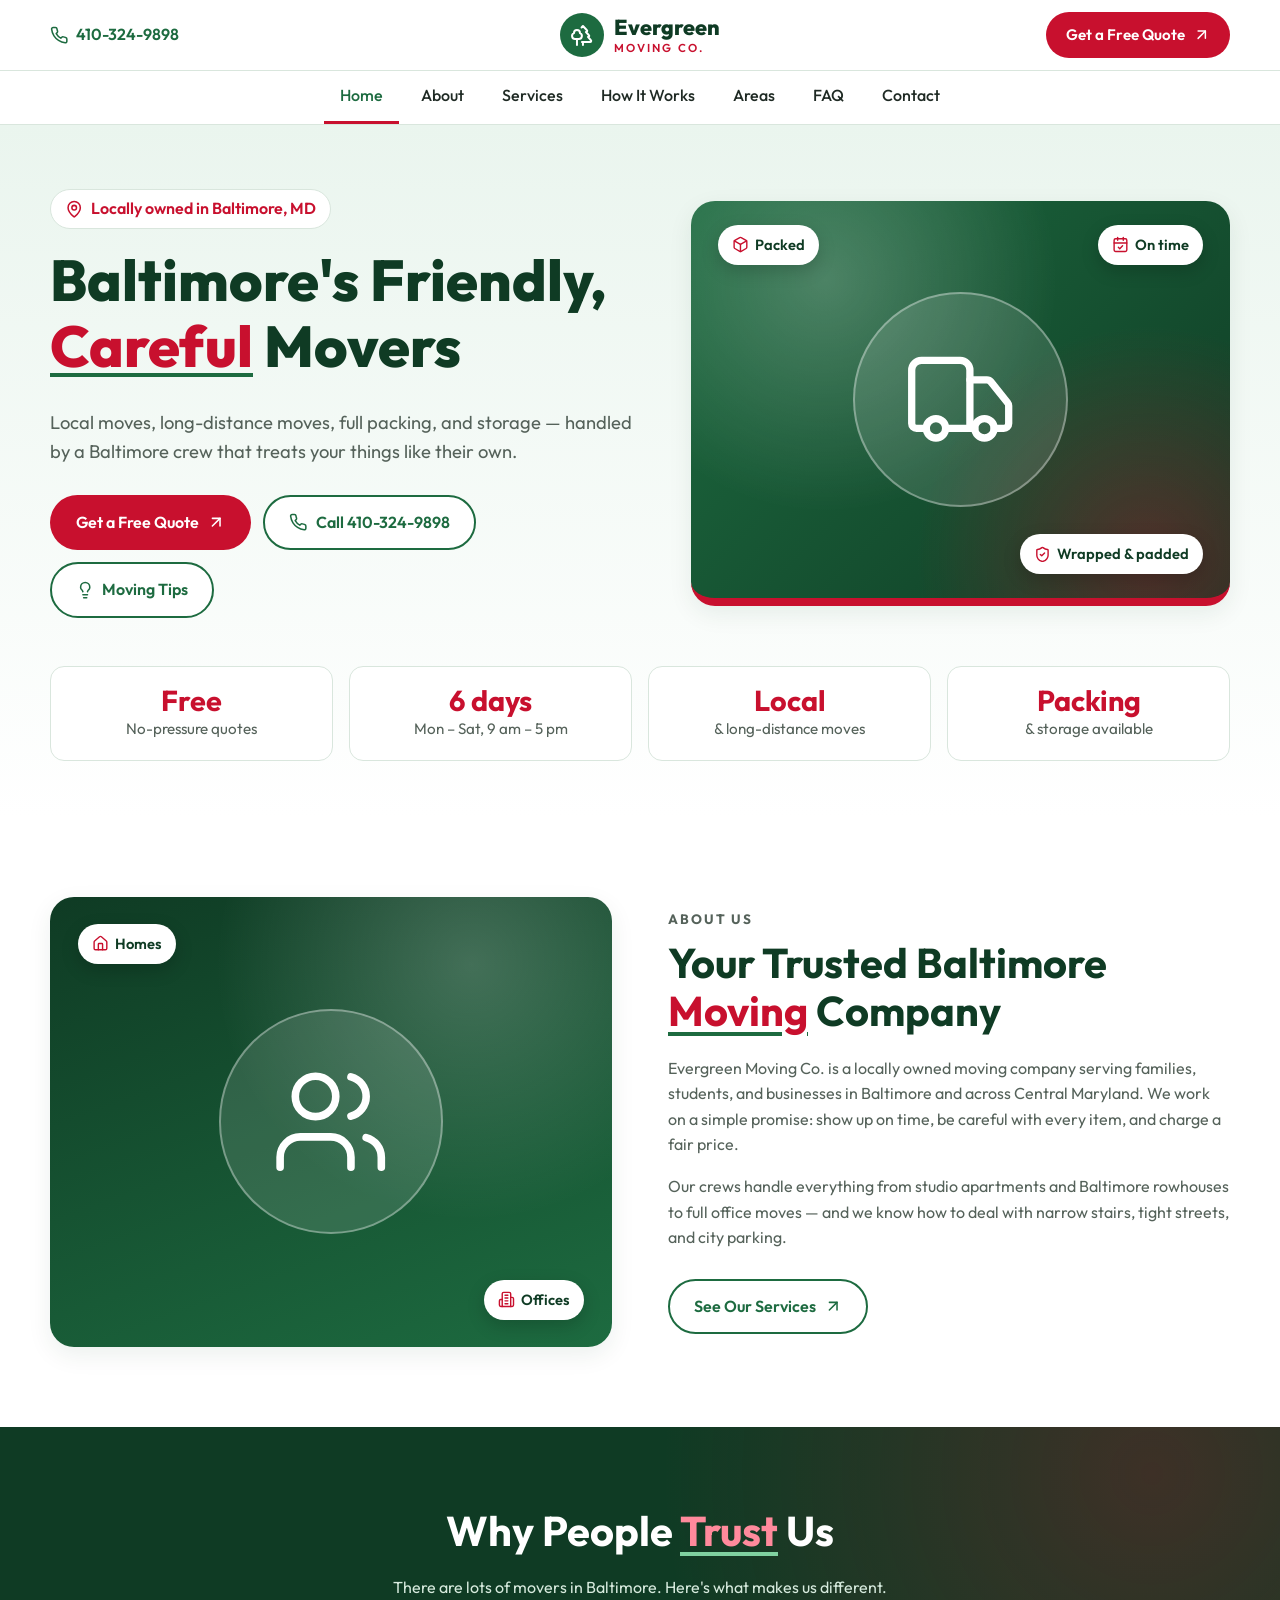
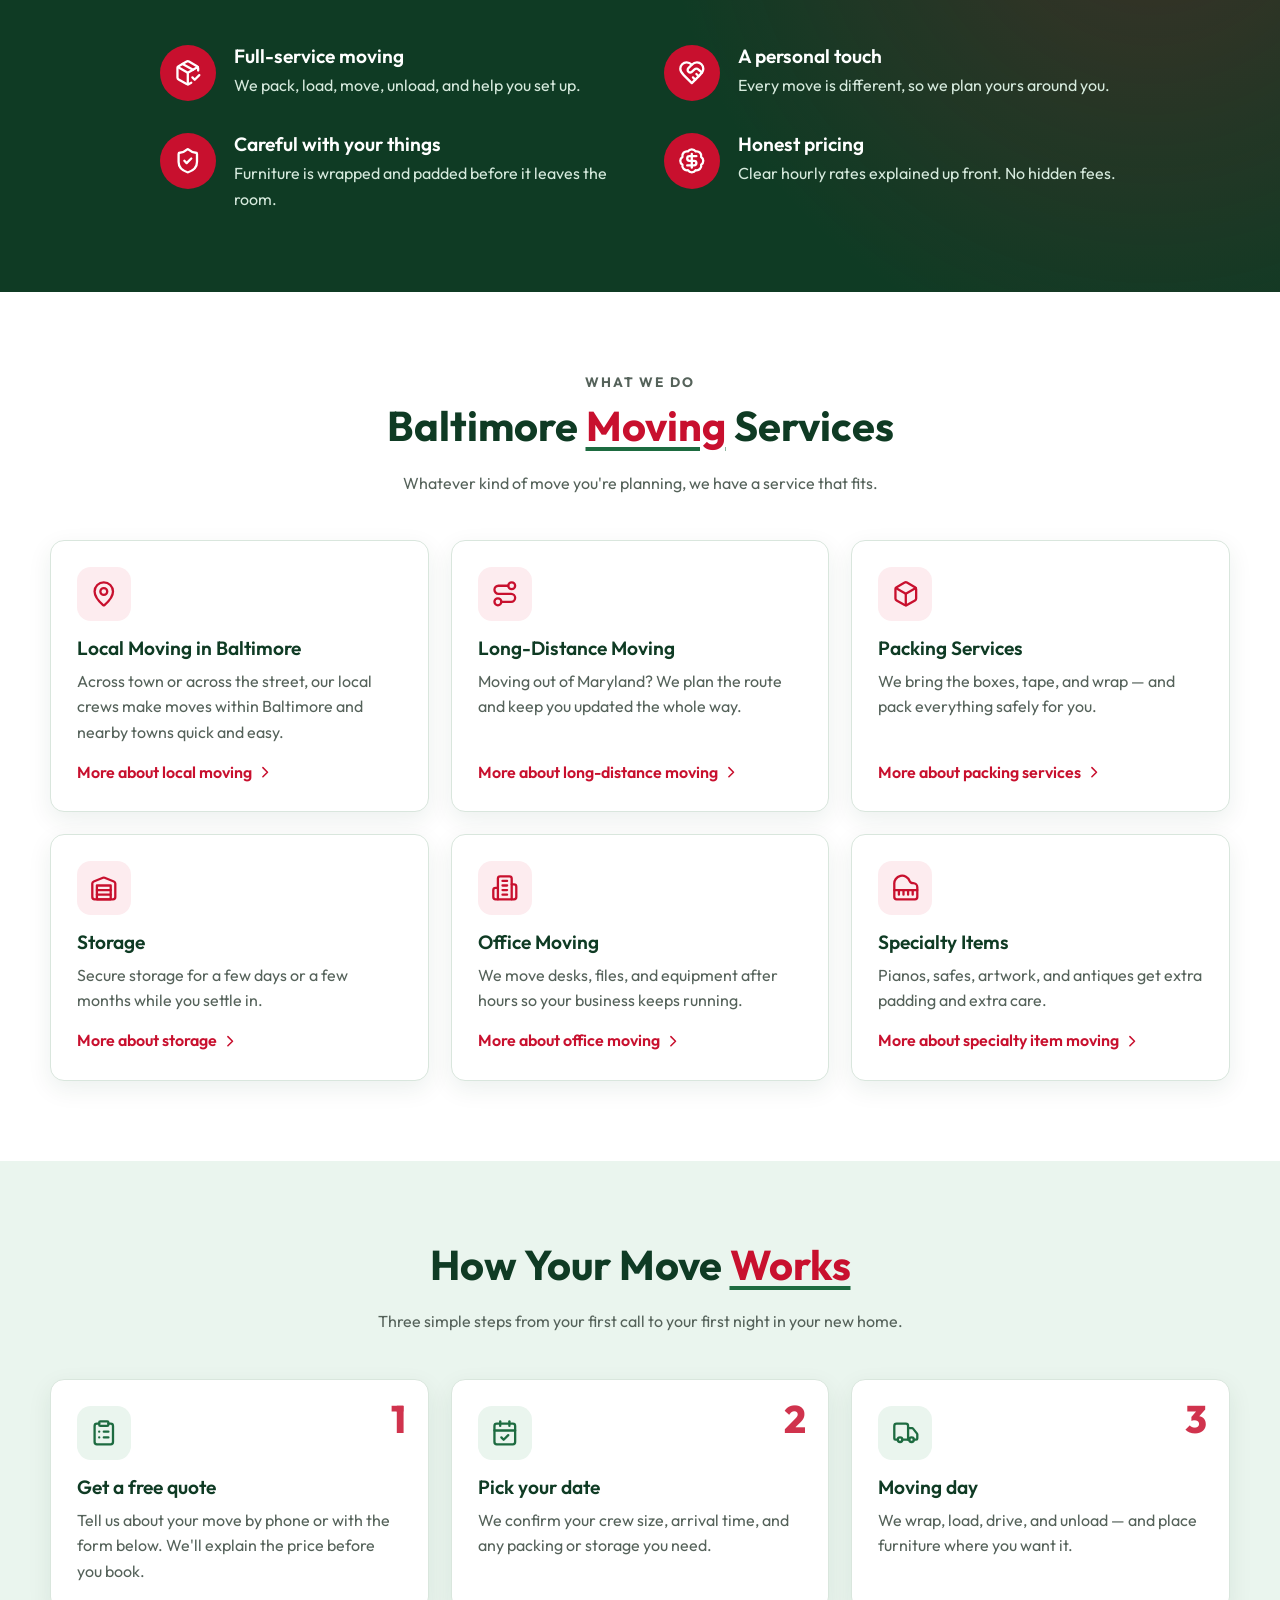
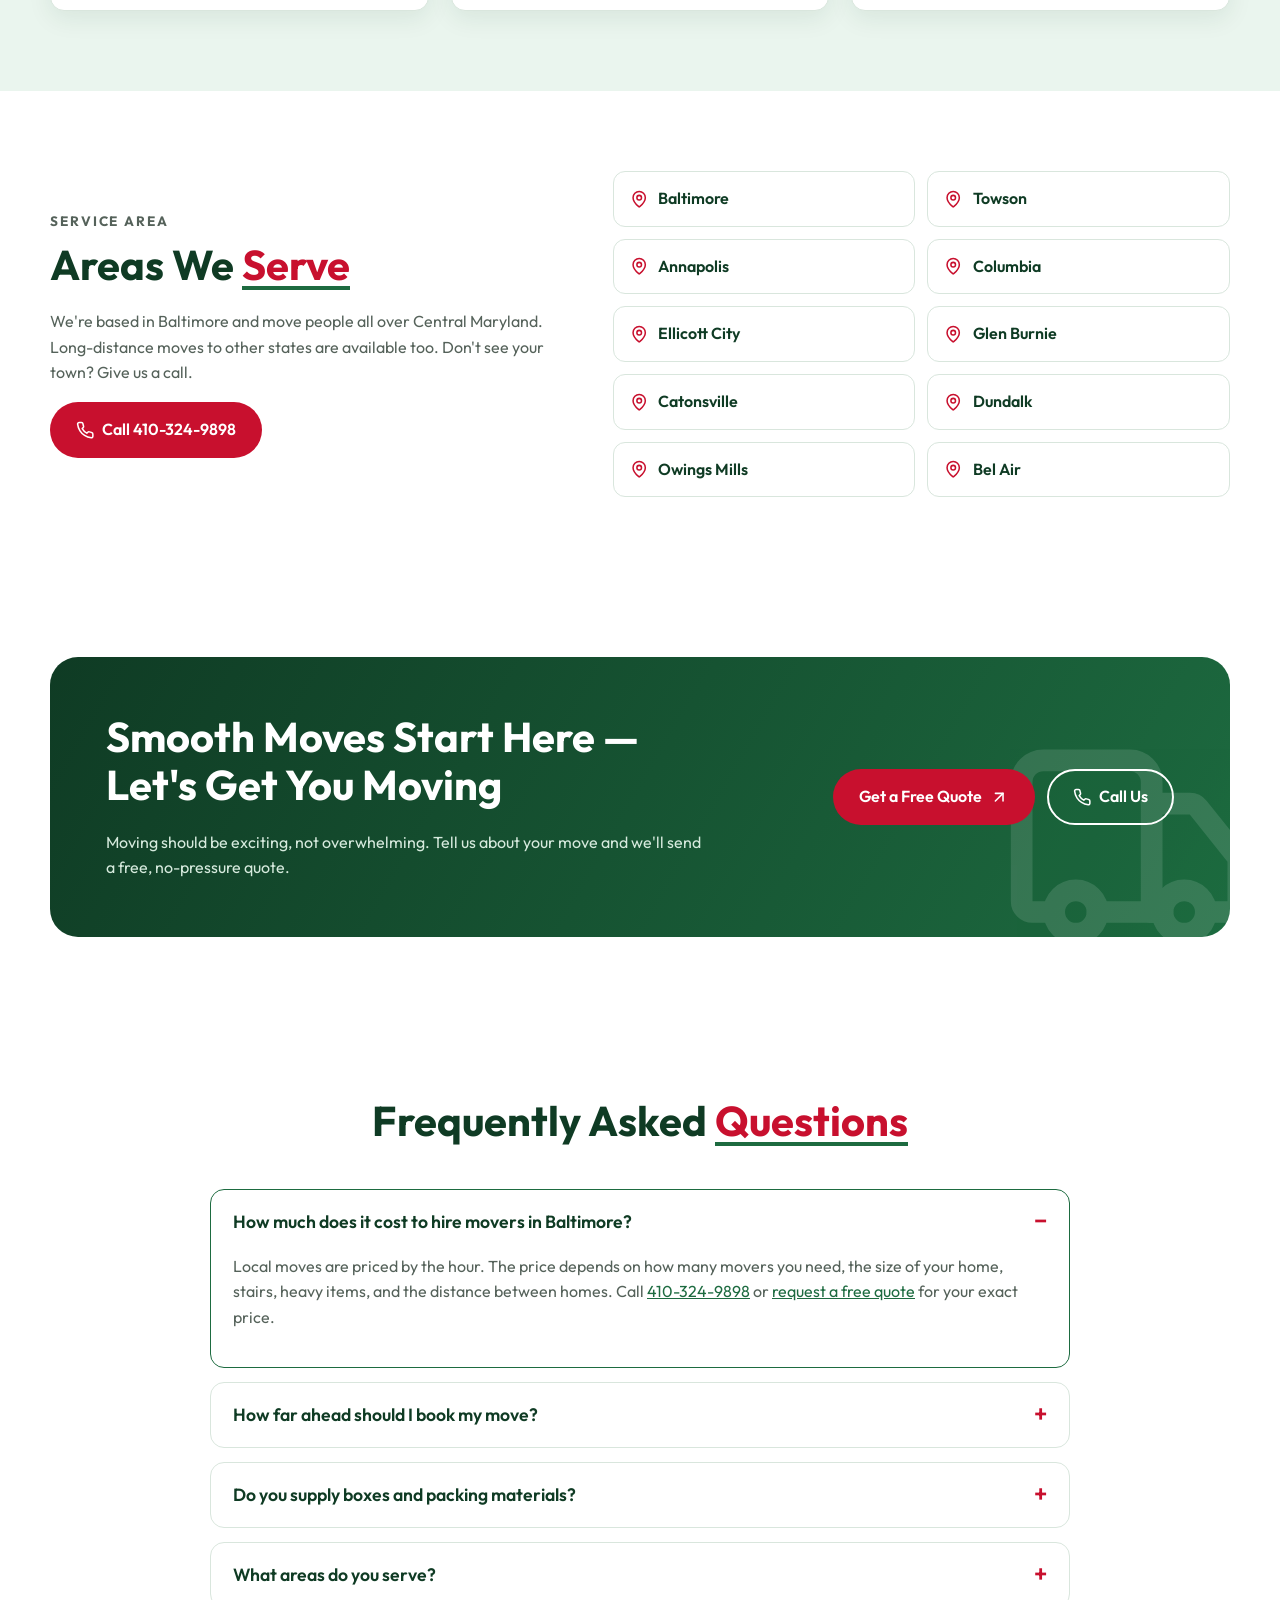
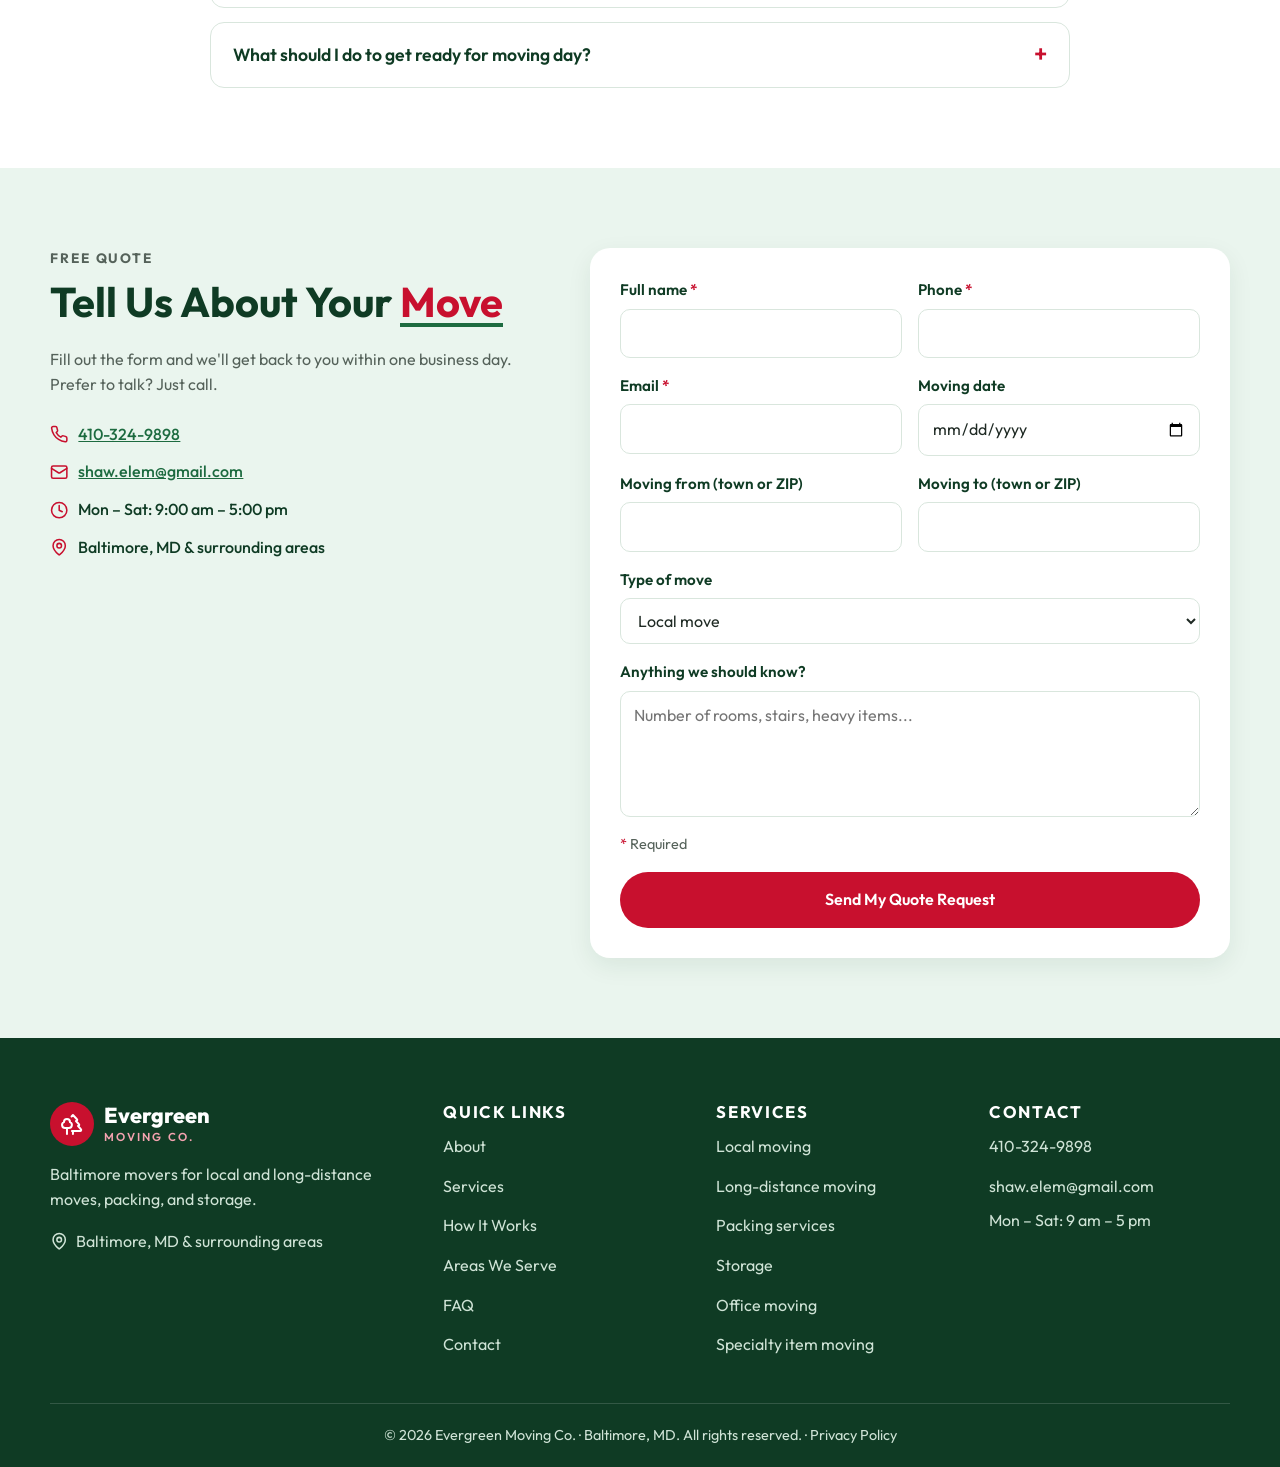
==== index.html @ 3e4ed002 "Fix stale sitemap dates, Moving Tips link, and add security rules - sitemap.xml: lastmod now matches" ====
<!DOCTYPE html>
<html lang="en-US" class="no-js">
<head>
  <meta charset="UTF-8">
  <meta name="viewport" content="width=device-width, initial-scale=1.0">
  <!-- Security rules: this page may only load files from this website, and may only send the quote form to FormSubmit -->
  <meta http-equiv="Content-Security-Policy" content="default-src 'self'; script-src 'self'; style-src 'self'; img-src 'self' data:; font-src 'self'; connect-src https://formsubmit.co; form-action https://formsubmit.co; base-uri 'self'; object-src 'none'; upgrade-insecure-requests">

  <!-- SEO basics -->
  <title>Movers in Baltimore, MD | Evergreen Moving Co.</title>
  <meta name="description" content="Evergreen Moving Co. is a Baltimore moving company for local and long-distance moves, packing, storage, and office moves. Call 410-324-9898 for a free quote.">
  <meta name="robots" content="index, follow">
  <link rel="canonical" href="https://leonpokov21greatman.github.io/Evergreen_moving-Co/">
  <meta name="theme-color" content="#1d6b40">

  <!-- Browser tab icon -->
  <link rel="icon" href="favicon.svg" type="image/svg+xml">
  <link rel="apple-touch-icon" href="logo.png">

  <!-- How the page looks when the link is shared in texts and social media -->
  <meta property="og:type" content="website">
  <meta property="og:site_name" content="Evergreen Moving Co.">
  <meta property="og:title" content="Movers in Baltimore, MD | Evergreen Moving Co.">
  <meta property="og:description" content="Local and long-distance moves, packing, and storage in Baltimore and nearby towns. Free quotes.">
  <meta property="og:url" content="https://leonpokov21greatman.github.io/Evergreen_moving-Co/">
  <meta property="og:image" content="https://leonpokov21greatman.github.io/Evergreen_moving-Co/og-image.jpg">
  <meta property="og:image:width" content="1200">
  <meta property="og:image:height" content="630">
  <meta property="og:image:alt" content="Evergreen Moving Co. - Baltimore movers. Call 410-324-9898.">
  <meta property="og:locale" content="en_US">
  <meta name="twitter:card" content="summary_large_image">

  <!-- Start downloading the font right away (it's stored in the fonts folder) -->
  <link rel="preload" href="fonts/outfit-latin.woff2" as="font" type="font/woff2" crossorigin>
  <link rel="stylesheet" href="style.css">

  <!--
    Business details for Google and AI search (structured data).
    Keep these the same as the text on the page and your Google Business Profile.
  -->
  <script type="application/ld+json">
  {
    "@context": "https://schema.org",
    "@graph": [
      {
        "@type": "MovingCompany",
        "@id": "https://leonpokov21greatman.github.io/Evergreen_moving-Co/#business",
        "name": "Evergreen Moving Co.",
        "url": "https://leonpokov21greatman.github.io/Evergreen_moving-Co/",
        "logo": "https://leonpokov21greatman.github.io/Evergreen_moving-Co/logo.png",
        "image": "https://leonpokov21greatman.github.io/Evergreen_moving-Co/og-image.jpg",
        "description": "Locally owned Baltimore moving company offering local moving, long-distance moving, packing, storage, office moving, and specialty item moving.",
        "telephone": "+1-410-324-9898",
        "email": "shaw.elem@gmail.com",
        "address": {
          "@type": "PostalAddress",
          "addressLocality": "Baltimore",
          "addressRegion": "MD",
          "addressCountry": "US"
        },
        "areaServed": [
          {"@type": "City", "name": "Baltimore, MD"},
          {"@type": "City", "name": "Towson, MD"},
          {"@type": "City", "name": "Annapolis, MD"},
          {"@type": "City", "name": "Columbia, MD"},
          {"@type": "City", "name": "Ellicott City, MD"},
          {"@type": "City", "name": "Glen Burnie, MD"},
          {"@type": "City", "name": "Catonsville, MD"},
          {"@type": "City", "name": "Dundalk, MD"},
          {"@type": "City", "name": "Owings Mills, MD"},
          {"@type": "City", "name": "Bel Air, MD"}
        ],
        "openingHoursSpecification": [{
          "@type": "OpeningHoursSpecification",
          "dayOfWeek": ["Monday", "Tuesday", "Wednesday", "Thursday", "Friday", "Saturday"],
          "opens": "09:00",
          "closes": "17:00"
        }],
        "hasOfferCatalog": {
          "@type": "OfferCatalog",
          "name": "Moving services",
          "itemListElement": [
            {"@type": "Offer", "itemOffered": {"@type": "Service", "name": "Local moving"}},
            {"@type": "Offer", "itemOffered": {"@type": "Service", "name": "Long-distance moving"}},
            {"@type": "Offer", "itemOffered": {"@type": "Service", "name": "Packing services"}},
            {"@type": "Offer", "itemOffered": {"@type": "Service", "name": "Storage"}},
            {"@type": "Offer", "itemOffered": {"@type": "Service", "name": "Office moving"}},
            {"@type": "Offer", "itemOffered": {"@type": "Service", "name": "Specialty item moving"}}
          ]
        }
      },
      {
        "@type": "WebSite",
        "@id": "https://leonpokov21greatman.github.io/Evergreen_moving-Co/#website",
        "url": "https://leonpokov21greatman.github.io/Evergreen_moving-Co/",
        "name": "Evergreen Moving Co.",
        "publisher": {"@id": "https://leonpokov21greatman.github.io/Evergreen_moving-Co/#business"}
      },
      {
        "@type": "FAQPage",
        "mainEntity": [
          {"@type": "Question", "name": "How much does it cost to hire movers in Baltimore?",
           "acceptedAnswer": {"@type": "Answer", "text": "Local moves are priced by the hour. The price depends on how many movers you need, the size of your home, stairs, heavy items, and the distance between homes. Call 410-324-9898 or request a free quote for your exact price."}},
          {"@type": "Question", "name": "How far ahead should I book my move?",
           "acceptedAnswer": {"@type": "Answer", "text": "Two to four weeks ahead is best, especially at the start or end of the month and during summer. We can sometimes fit in last-minute moves, so call to check."}},
          {"@type": "Question", "name": "Do you supply boxes and packing materials?",
           "acceptedAnswer": {"@type": "Answer", "text": "Yes. We can bring boxes, tape, bubble wrap, and wardrobe boxes, or pack everything for you with our full packing service."}},
          {"@type": "Question", "name": "What areas do you serve?",
           "acceptedAnswer": {"@type": "Answer", "text": "We are based in Baltimore, Maryland and serve nearby towns including Towson, Annapolis, Columbia, Ellicott City, Glen Burnie, Catonsville, Dundalk, Owings Mills, and Bel Air. We also handle long-distance moves to other states."}},
          {"@type": "Question", "name": "What should I do to get ready for moving day?",
           "acceptedAnswer": {"@type": "Answer", "text": "Label boxes by room, keep valuables and important papers with you, empty and defrost the fridge, and make sure there is parking close to the door for the truck."}}
        ]
      }
    ]
  }
  </script>
</head>
<body>

  <!-- Lets keyboard users jump past the menu -->
  <a class="skip-link" href="#main">Skip to content</a>

  <!-- ============ HEADER ============ -->
  <header class="site-header" id="top">
    <div class="container header-inner">
      <a class="header-phone" href="tel:+14103249898">
        <svg class="lucide lucide-phone" xmlns="http://www.w3.org/2000/svg" viewBox="0 0 24 24" fill="none" stroke="currentColor" stroke-width="2" stroke-linecap="round" stroke-linejoin="round" aria-hidden="true" focusable="false"><path d="M22 16.92v3a2 2 0 0 1-2.18 2 19.79 19.79 0 0 1-8.63-3.07 19.5 19.5 0 0 1-6-6 19.79 19.79 0 0 1-3.07-8.67A2 2 0 0 1 4.11 2h3a2 2 0 0 1 2 1.72 12.84 12.84 0 0 0 .7 2.81 2 2 0 0 1-.45 2.11L8.09 9.91a16 16 0 0 0 6 6l1.27-1.27a2 2 0 0 1 2.11-.45 12.84 12.84 0 0 0 2.81.7A2 2 0 0 1 22 16.92z"/></svg>
        <span>410-324-9898</span>
      </a>

      <!-- Logo -->
      <a class="logo" href="#top" aria-label="Evergreen Moving Co. home">
        <span class="logo-mark"><svg class="lucide lucide-trees" xmlns="http://www.w3.org/2000/svg" viewBox="0 0 24 24" fill="none" stroke="currentColor" stroke-width="2" stroke-linecap="round" stroke-linejoin="round" aria-hidden="true" focusable="false"><path d="M10 10v.2A3 3 0 0 1 8.9 16H5a3 3 0 0 1-1-5.8V10a3 3 0 0 1 6 0Z"/><path d="M7 16v6"/><path d="M13 19v3"/><path d="M12 19h8.3a1 1 0 0 0 .7-1.7L18 14h.3a1 1 0 0 0 .7-1.7L16 9h.2a1 1 0 0 0 .8-1.7L13 3l-1.4 1.5"/></svg></span>
        <span class="logo-text">Evergreen<small>Moving Co.</small></span>
      </a>

      <div class="header-actions">
        <a class="btn btn-red btn-small header-quote" href="#quote">
          Get a Free Quote <svg class="lucide lucide-arrow-up-right" xmlns="http://www.w3.org/2000/svg" viewBox="0 0 24 24" fill="none" stroke="currentColor" stroke-width="2" stroke-linecap="round" stroke-linejoin="round" aria-hidden="true" focusable="false"><path d="M7 7h10v10"/><path d="M7 17 17 7"/></svg>
        </a>
        <!-- Menu button (only shows on small screens) -->
        <button class="menu-toggle" type="button" aria-expanded="false" aria-controls="main-nav" aria-label="Open menu">
          <svg class="lucide lucide-menu icon-open" xmlns="http://www.w3.org/2000/svg" viewBox="0 0 24 24" fill="none" stroke="currentColor" stroke-width="2" stroke-linecap="round" stroke-linejoin="round" aria-hidden="true" focusable="false"><line x1="4" x2="20" y1="12" y2="12"/><line x1="4" x2="20" y1="6" y2="6"/><line x1="4" x2="20" y1="18" y2="18"/></svg>
          <svg class="lucide lucide-x icon-close" xmlns="http://www.w3.org/2000/svg" viewBox="0 0 24 24" fill="none" stroke="currentColor" stroke-width="2" stroke-linecap="round" stroke-linejoin="round" aria-hidden="true" focusable="false"><path d="M18 6 6 18"/><path d="m6 6 12 12"/></svg>
        </button>
      </div>
    </div>

    <!-- Main navigation -->
    <nav class="main-nav" id="main-nav" aria-label="Main">
      <ul class="container">
        <li><a href="#top">Home</a></li>
        <li><a href="#about">About</a></li>
        <li><a href="#services">Services</a></li>
        <li><a href="#how-it-works">How It Works</a></li>
        <li><a href="#areas">Areas</a></li>
        <li><a href="#faq">FAQ</a></li>
        <li><a href="#quote">Contact</a></li>
        <!-- Only shows in the phone menu, since the header hides the number on small screens -->
        <li class="nav-call"><a href="tel:+14103249898">Call 410-324-9898</a></li>
      </ul>
    </nav>
  </header>

  <main id="main">

    <!-- ============ HERO ============ -->
    <section class="hero" aria-labelledby="hero-title">
      <div class="container hero-inner">
        <div class="hero-text">
          <p class="eyebrow"><svg class="lucide lucide-map-pin" xmlns="http://www.w3.org/2000/svg" viewBox="0 0 24 24" fill="none" stroke="currentColor" stroke-width="2" stroke-linecap="round" stroke-linejoin="round" aria-hidden="true" focusable="false"><path d="M20 10c0 4.993-5.539 10.193-7.399 11.799a1 1 0 0 1-1.202 0C9.539 20.193 4 14.993 4 10a8 8 0 0 1 16 0"/><circle cx="12" cy="10" r="3"/></svg> Locally owned in Baltimore, MD</p>
          <h1 id="hero-title">Baltimore's Friendly, <span class="highlight">Careful</span> Movers</h1>
          <p class="hero-sub">Local moves, long-distance moves, full packing, and storage &mdash; handled by a Baltimore crew that treats your things like their own.</p>
          <div class="hero-buttons">
            <a class="btn btn-red" href="#quote">Get a Free Quote <svg class="lucide lucide-arrow-up-right" xmlns="http://www.w3.org/2000/svg" viewBox="0 0 24 24" fill="none" stroke="currentColor" stroke-width="2" stroke-linecap="round" stroke-linejoin="round" aria-hidden="true" focusable="false"><path d="M7 7h10v10"/><path d="M7 17 17 7"/></svg></a>
            <a class="btn btn-outline" href="tel:+14103249898"><svg class="lucide lucide-phone" xmlns="http://www.w3.org/2000/svg" viewBox="0 0 24 24" fill="none" stroke="currentColor" stroke-width="2" stroke-linecap="round" stroke-linejoin="round" aria-hidden="true" focusable="false"><path d="M22 16.92v3a2 2 0 0 1-2.18 2 19.79 19.79 0 0 1-8.63-3.07 19.5 19.5 0 0 1-6-6 19.79 19.79 0 0 1-3.07-8.67A2 2 0 0 1 4.11 2h3a2 2 0 0 1 2 1.72 12.84 12.84 0 0 0 .7 2.81 2 2 0 0 1-.45 2.11L8.09 9.91a16 16 0 0 0 6 6l1.27-1.27a2 2 0 0 1 2.11-.45 12.84 12.84 0 0 0 2.81.7A2 2 0 0 1 22 16.92z"/></svg> Call 410-324-9898</a>
            <a class="btn btn-outline" href="#moving-tips"><svg class="lucide lucide-lightbulb" xmlns="http://www.w3.org/2000/svg" viewBox="0 0 24 24" fill="none" stroke="currentColor" stroke-width="2" stroke-linecap="round" stroke-linejoin="round" aria-hidden="true" focusable="false"><path d="M15 14c.2-1 .7-1.7 1.5-2.5 1-.9 1.5-2.2 1.5-3.5A6 6 0 0 0 6 8c0 1 .2 2.2 1.5 3.5.7.7 1.3 1.5 1.5 2.5"/><path d="M9 18h6"/><path d="M10 22h4"/></svg> Moving Tips</a>
          </div>
        </div>

        <!--
          Picture area. To use a real photo, replace this whole <div> with:
          <img class="hero-photo" src="truck.jpg" width="1200" height="900"
               alt="Evergreen moving truck parked outside a Baltimore rowhouse">
        -->
        <div class="hero-photo art" aria-hidden="true">
          <span class="art-badge"><svg class="lucide lucide-truck" xmlns="http://www.w3.org/2000/svg" viewBox="0 0 24 24" fill="none" stroke="currentColor" stroke-width="2" stroke-linecap="round" stroke-linejoin="round" aria-hidden="true" focusable="false"><path d="M14 18V6a2 2 0 0 0-2-2H4a2 2 0 0 0-2 2v11a1 1 0 0 0 1 1h2"/><path d="M15 18H9"/><path d="M19 18h2a1 1 0 0 0 1-1v-3.65a1 1 0 0 0-.22-.624l-3.48-4.35A1 1 0 0 0 17.52 8H14"/><circle cx="17" cy="18" r="2"/><circle cx="7" cy="18" r="2"/></svg></span>
          <span class="art-chip chip-1"><svg class="lucide lucide-box" xmlns="http://www.w3.org/2000/svg" viewBox="0 0 24 24" fill="none" stroke="currentColor" stroke-width="2" stroke-linecap="round" stroke-linejoin="round" aria-hidden="true" focusable="false"><path d="M21 8a2 2 0 0 0-1-1.73l-7-4a2 2 0 0 0-2 0l-7 4A2 2 0 0 0 3 8v8a2 2 0 0 0 1 1.73l7 4a2 2 0 0 0 2 0l7-4A2 2 0 0 0 21 16Z"/><path d="m3.3 7 8.7 5 8.7-5"/><path d="M12 22V12"/></svg> Packed</span>
          <span class="art-chip chip-2"><svg class="lucide lucide-shield-check" xmlns="http://www.w3.org/2000/svg" viewBox="0 0 24 24" fill="none" stroke="currentColor" stroke-width="2" stroke-linecap="round" stroke-linejoin="round" aria-hidden="true" focusable="false"><path d="M20 13c0 5-3.5 7.5-7.66 8.95a1 1 0 0 1-.67-.01C7.5 20.5 4 18 4 13V6a1 1 0 0 1 1-1c2 0 4.5-1.2 6.24-2.72a1.17 1.17 0 0 1 1.52 0C14.51 3.81 17 5 19 5a1 1 0 0 1 1 1z"/><path d="m9 12 2 2 4-4"/></svg> Wrapped &amp; padded</span>
          <span class="art-chip chip-3"><svg class="lucide lucide-calendar-check" xmlns="http://www.w3.org/2000/svg" viewBox="0 0 24 24" fill="none" stroke="currentColor" stroke-width="2" stroke-linecap="round" stroke-linejoin="round" aria-hidden="true" focusable="false"><path d="M8 2v4"/><path d="M16 2v4"/><rect width="18" height="18" x="3" y="4" rx="2"/><path d="M3 10h18"/><path d="m9 16 2 2 4-4"/></svg> On time</span>
        </div>
      </div>

      <!-- Quick facts under the hero -->
      <ul class="container stats" aria-label="Quick facts">
        <li class="stat"><strong>Free</strong><span>No-pressure quotes</span></li>
        <li class="stat"><strong>6 days</strong><span>Mon &ndash; Sat, 9 am &ndash; 5 pm</span></li>
        <li class="stat"><strong>Local</strong><span>&amp; long-distance moves</span></li>
        <li class="stat"><strong>Packing</strong><span>&amp; storage available</span></li>
      </ul>
    </section>

    <!-- ============ ABOUT ============ -->
    <section class="section about" id="about" aria-labelledby="about-title">
      <div class="container about-inner">
        <!-- Picture area. Swap for a real team photo the same way as the hero. -->
        <div class="about-photo art art-alt" aria-hidden="true">
          <span class="art-badge"><svg class="lucide lucide-users" xmlns="http://www.w3.org/2000/svg" viewBox="0 0 24 24" fill="none" stroke="currentColor" stroke-width="2" stroke-linecap="round" stroke-linejoin="round" aria-hidden="true" focusable="false"><path d="M16 21v-2a4 4 0 0 0-4-4H6a4 4 0 0 0-4 4v2"/><circle cx="9" cy="7" r="4"/><path d="M22 21v-2a4 4 0 0 0-3-3.87"/><path d="M16 3.13a4 4 0 0 1 0 7.75"/></svg></span>
          <span class="art-chip chip-1"><svg class="lucide lucide-house" xmlns="http://www.w3.org/2000/svg" viewBox="0 0 24 24" fill="none" stroke="currentColor" stroke-width="2" stroke-linecap="round" stroke-linejoin="round" aria-hidden="true" focusable="false"><path d="M15 21v-8a1 1 0 0 0-1-1h-4a1 1 0 0 0-1 1v8"/><path d="M3 10a2 2 0 0 1 .709-1.528l7-5.999a2 2 0 0 1 2.582 0l7 5.999A2 2 0 0 1 21 10v9a2 2 0 0 1-2 2H5a2 2 0 0 1-2-2z"/></svg> Homes</span>
          <span class="art-chip chip-2"><svg class="lucide lucide-building-2" xmlns="http://www.w3.org/2000/svg" viewBox="0 0 24 24" fill="none" stroke="currentColor" stroke-width="2" stroke-linecap="round" stroke-linejoin="round" aria-hidden="true" focusable="false"><path d="M6 22V4a2 2 0 0 1 2-2h8a2 2 0 0 1 2 2v18Z"/><path d="M6 12H4a2 2 0 0 0-2 2v6a2 2 0 0 0 2 2h2"/><path d="M18 9h2a2 2 0 0 1 2 2v9a2 2 0 0 1-2 2h-2"/><path d="M10 6h4"/><path d="M10 10h4"/><path d="M10 14h4"/><path d="M10 18h4"/></svg> Offices</span>
        </div>
        <div>
          <p class="section-tag">About Us</p>
          <h2 id="about-title">Your Trusted Baltimore <span class="highlight">Moving</span> Company</h2>
          <p>Evergreen Moving Co. is a locally owned moving company serving families, students, and businesses in Baltimore and across Central Maryland. We work on a simple promise: show up on time, be careful with every item, and charge a fair price.</p>
          <p>Our crews handle everything from studio apartments and Baltimore rowhouses to full office moves &mdash; and we know how to deal with narrow stairs, tight streets, and city parking.</p>
          <a class="btn btn-outline-green" href="#services">See Our Services <svg class="lucide lucide-arrow-up-right" xmlns="http://www.w3.org/2000/svg" viewBox="0 0 24 24" fill="none" stroke="currentColor" stroke-width="2" stroke-linecap="round" stroke-linejoin="round" aria-hidden="true" focusable="false"><path d="M7 7h10v10"/><path d="M7 17 17 7"/></svg></a>
        </div>
      </div>
    </section>

    <!-- ============ WHY TRUST US ============ -->
    <section class="section trust" aria-labelledby="trust-title">
      <div class="container">
        <div class="section-head">
          <h2 id="trust-title">Why People <span class="highlight">Trust</span> Us</h2>
          <p>There are lots of movers in Baltimore. Here's what makes us different.</p>
        </div>
        <div class="features">
          <article class="feature">
            <span class="feature-icon"><svg class="lucide lucide-package-check" xmlns="http://www.w3.org/2000/svg" viewBox="0 0 24 24" fill="none" stroke="currentColor" stroke-width="2" stroke-linecap="round" stroke-linejoin="round" aria-hidden="true" focusable="false"><path d="m16 16 2 2 4-4"/><path d="M21 10V8a2 2 0 0 0-1-1.73l-7-4a2 2 0 0 0-2 0l-7 4A2 2 0 0 0 3 8v8a2 2 0 0 0 1 1.73l7 4a2 2 0 0 0 2 0l2-1.14"/><path d="m7.5 4.27 9 5.15"/><polyline points="3.29 7 12 12 20.71 7"/><line x1="12" x2="12" y1="22" y2="12"/></svg></span>
            <div>
              <h3>Full-service moving</h3>
              <p>We pack, load, move, unload, and help you set up.</p>
            </div>
          </article>
          <article class="feature">
            <span class="feature-icon"><svg class="lucide lucide-heart-handshake" xmlns="http://www.w3.org/2000/svg" viewBox="0 0 24 24" fill="none" stroke="currentColor" stroke-width="2" stroke-linecap="round" stroke-linejoin="round" aria-hidden="true" focusable="false"><path d="M19 14c1.49-1.46 3-3.21 3-5.5A5.5 5.5 0 0 0 16.5 3c-1.76 0-3 .5-4.5 2-1.5-1.5-2.74-2-4.5-2A5.5 5.5 0 0 0 2 8.5c0 2.3 1.5 4.05 3 5.5l7 7Z"/><path d="M12 5 9.04 7.96a2.17 2.17 0 0 0 0 3.08c.82.82 2.13.85 3 .07l2.07-1.9a2.82 2.82 0 0 1 3.79 0l2.96 2.66"/><path d="m18 15-2-2"/><path d="m15 18-2-2"/></svg></span>
            <div>
              <h3>A personal touch</h3>
              <p>Every move is different, so we plan yours around you.</p>
            </div>
          </article>
          <article class="feature">
            <span class="feature-icon"><svg class="lucide lucide-shield-check" xmlns="http://www.w3.org/2000/svg" viewBox="0 0 24 24" fill="none" stroke="currentColor" stroke-width="2" stroke-linecap="round" stroke-linejoin="round" aria-hidden="true" focusable="false"><path d="M20 13c0 5-3.5 7.5-7.66 8.95a1 1 0 0 1-.67-.01C7.5 20.5 4 18 4 13V6a1 1 0 0 1 1-1c2 0 4.5-1.2 6.24-2.72a1.17 1.17 0 0 1 1.52 0C14.51 3.81 17 5 19 5a1 1 0 0 1 1 1z"/><path d="m9 12 2 2 4-4"/></svg></span>
            <div>
              <h3>Careful with your things</h3>
              <p>Furniture is wrapped and padded before it leaves the room.</p>
            </div>
          </article>
          <article class="feature">
            <span class="feature-icon"><svg class="lucide lucide-badge-dollar-sign" xmlns="http://www.w3.org/2000/svg" viewBox="0 0 24 24" fill="none" stroke="currentColor" stroke-width="2" stroke-linecap="round" stroke-linejoin="round" aria-hidden="true" focusable="false"><path d="M3.85 8.62a4 4 0 0 1 4.78-4.77 4 4 0 0 1 6.74 0 4 4 0 0 1 4.78 4.78 4 4 0 0 1 0 6.74 4 4 0 0 1-4.77 4.78 4 4 0 0 1-6.75 0 4 4 0 0 1-4.78-4.77 4 4 0 0 1 0-6.76Z"/><path d="M16 8h-6a2 2 0 1 0 0 4h4a2 2 0 1 1 0 4H8"/><path d="M12 18V6"/></svg></span>
            <div>
              <h3>Honest pricing</h3>
              <p>Clear hourly rates explained up front. No hidden fees.</p>
            </div>
          </article>
        </div>
      </div>
    </section>

    <!-- ============ SERVICES ============ -->
    <section class="section" id="services" aria-labelledby="services-title">
      <div class="container">
        <div class="section-head">
          <p class="section-tag">What We Do</p>
          <h2 id="services-title">Baltimore <span class="highlight">Moving</span> Services</h2>
          <p>Whatever kind of move you're planning, we have a service that fits.</p>
        </div>
        <div class="card-grid three">
          <article class="card service" id="local-moving">
            <span class="card-icon"><svg class="lucide lucide-map-pin" xmlns="http://www.w3.org/2000/svg" viewBox="0 0 24 24" fill="none" stroke="currentColor" stroke-width="2" stroke-linecap="round" stroke-linejoin="round" aria-hidden="true" focusable="false"><path d="M20 10c0 4.993-5.539 10.193-7.399 11.799a1 1 0 0 1-1.202 0C9.539 20.193 4 14.993 4 10a8 8 0 0 1 16 0"/><circle cx="12" cy="10" r="3"/></svg></span>
            <h3>Local Moving in Baltimore</h3>
            <p>Across town or across the street, our local crews make moves within Baltimore and nearby towns quick and easy.</p>
            <a class="card-link" href="local-moving.html">More about local moving <svg class="lucide lucide-chevron-right" xmlns="http://www.w3.org/2000/svg" viewBox="0 0 24 24" fill="none" stroke="currentColor" stroke-width="2" stroke-linecap="round" stroke-linejoin="round" aria-hidden="true" focusable="false"><path d="m9 18 6-6-6-6"/></svg></a>
          </article>
          <article class="card service" id="long-distance-moving">
            <span class="card-icon"><svg class="lucide lucide-route" xmlns="http://www.w3.org/2000/svg" viewBox="0 0 24 24" fill="none" stroke="currentColor" stroke-width="2" stroke-linecap="round" stroke-linejoin="round" aria-hidden="true" focusable="false"><circle cx="6" cy="19" r="3"/><path d="M9 19h8.5a3.5 3.5 0 0 0 0-7h-11a3.5 3.5 0 0 1 0-7H15"/><circle cx="18" cy="5" r="3"/></svg></span>
            <h3>Long-Distance Moving</h3>
            <p>Moving out of Maryland? We plan the route and keep you updated the whole way.</p>
            <a class="card-link" href="long-distance-moving.html">More about long-distance moving <svg class="lucide lucide-chevron-right" xmlns="http://www.w3.org/2000/svg" viewBox="0 0 24 24" fill="none" stroke="currentColor" stroke-width="2" stroke-linecap="round" stroke-linejoin="round" aria-hidden="true" focusable="false"><path d="m9 18 6-6-6-6"/></svg></a>
          </article>
          <article class="card service" id="packing">
            <span class="card-icon"><svg class="lucide lucide-box" xmlns="http://www.w3.org/2000/svg" viewBox="0 0 24 24" fill="none" stroke="currentColor" stroke-width="2" stroke-linecap="round" stroke-linejoin="round" aria-hidden="true" focusable="false"><path d="M21 8a2 2 0 0 0-1-1.73l-7-4a2 2 0 0 0-2 0l-7 4A2 2 0 0 0 3 8v8a2 2 0 0 0 1 1.73l7 4a2 2 0 0 0 2 0l7-4A2 2 0 0 0 21 16Z"/><path d="m3.3 7 8.7 5 8.7-5"/><path d="M12 22V12"/></svg></span>
            <h3>Packing Services</h3>
            <p>We bring the boxes, tape, and wrap &mdash; and pack everything safely for you.</p>
            <a class="card-link" href="packing-services.html">More about packing services <svg class="lucide lucide-chevron-right" xmlns="http://www.w3.org/2000/svg" viewBox="0 0 24 24" fill="none" stroke="currentColor" stroke-width="2" stroke-linecap="round" stroke-linejoin="round" aria-hidden="true" focusable="false"><path d="m9 18 6-6-6-6"/></svg></a>
          </article>
          <article class="card service" id="storage">
            <span class="card-icon"><svg class="lucide lucide-warehouse" xmlns="http://www.w3.org/2000/svg" viewBox="0 0 24 24" fill="none" stroke="currentColor" stroke-width="2" stroke-linecap="round" stroke-linejoin="round" aria-hidden="true" focusable="false"><path d="M22 8.35V20a2 2 0 0 1-2 2H4a2 2 0 0 1-2-2V8.35A2 2 0 0 1 3.26 6.5l8-3.2a2 2 0 0 1 1.48 0l8 3.2A2 2 0 0 1 22 8.35Z"/><path d="M6 18h12"/><path d="M6 14h12"/><rect width="12" height="12" x="6" y="10"/></svg></span>
            <h3>Storage</h3>
            <p>Secure storage for a few days or a few months while you settle in.</p>
            <a class="card-link" href="storage.html">More about storage <svg class="lucide lucide-chevron-right" xmlns="http://www.w3.org/2000/svg" viewBox="0 0 24 24" fill="none" stroke="currentColor" stroke-width="2" stroke-linecap="round" stroke-linejoin="round" aria-hidden="true" focusable="false"><path d="m9 18 6-6-6-6"/></svg></a>
          </article>
          <article class="card service" id="office-moving">
            <span class="card-icon"><svg class="lucide lucide-building-2" xmlns="http://www.w3.org/2000/svg" viewBox="0 0 24 24" fill="none" stroke="currentColor" stroke-width="2" stroke-linecap="round" stroke-linejoin="round" aria-hidden="true" focusable="false"><path d="M6 22V4a2 2 0 0 1 2-2h8a2 2 0 0 1 2 2v18Z"/><path d="M6 12H4a2 2 0 0 0-2 2v6a2 2 0 0 0 2 2h2"/><path d="M18 9h2a2 2 0 0 1 2 2v9a2 2 0 0 1-2 2h-2"/><path d="M10 6h4"/><path d="M10 10h4"/><path d="M10 14h4"/><path d="M10 18h4"/></svg></span>
            <h3>Office Moving</h3>
            <p>We move desks, files, and equipment after hours so your business keeps running.</p>
            <a class="card-link" href="office-moving.html">More about office moving <svg class="lucide lucide-chevron-right" xmlns="http://www.w3.org/2000/svg" viewBox="0 0 24 24" fill="none" stroke="currentColor" stroke-width="2" stroke-linecap="round" stroke-linejoin="round" aria-hidden="true" focusable="false"><path d="m9 18 6-6-6-6"/></svg></a>
          </article>
          <article class="card service" id="specialty-items">
            <span class="card-icon"><svg class="lucide lucide-piano" xmlns="http://www.w3.org/2000/svg" viewBox="0 0 24 24" fill="none" stroke="currentColor" stroke-width="2" stroke-linecap="round" stroke-linejoin="round" aria-hidden="true" focusable="false"><path d="M18.5 8c-1.4 0-2.6-.8-3.2-2A6.87 6.87 0 0 0 2 9v11a2 2 0 0 0 2 2h16a2 2 0 0 0 2-2v-8.5C22 9.6 20.4 8 18.5 8"/><path d="M2 14h20"/><path d="M6 14v4"/><path d="M10 14v4"/><path d="M14 14v4"/><path d="M18 14v4"/></svg></span>
            <h3>Specialty Items</h3>
            <p>Pianos, safes, artwork, and antiques get extra padding and extra care.</p>
            <a class="card-link" href="specialty-items.html">More about specialty item moving <svg class="lucide lucide-chevron-right" xmlns="http://www.w3.org/2000/svg" viewBox="0 0 24 24" fill="none" stroke="currentColor" stroke-width="2" stroke-linecap="round" stroke-linejoin="round" aria-hidden="true" focusable="false"><path d="m9 18 6-6-6-6"/></svg></a>
          </article>
        </div>
      </div>
    </section>

    <!-- ============ HOW IT WORKS ============ -->
    <!--
      Customer reviews go well here once you have real ones (for example from Google).
      Only ever use real reviews, with the customer's permission.
    -->
    <section class="section steps-section" id="how-it-works" aria-labelledby="steps-title">
      <div class="container">
        <div class="section-head">
          <h2 id="steps-title">How Your Move <span class="highlight">Works</span></h2>
          <p>Three simple steps from your first call to your first night in your new home.</p>
        </div>
        <ol class="steps">
          <li class="card step">
            <span class="step-num" aria-hidden="true">1</span>
            <span class="card-icon"><svg class="lucide lucide-clipboard-list" xmlns="http://www.w3.org/2000/svg" viewBox="0 0 24 24" fill="none" stroke="currentColor" stroke-width="2" stroke-linecap="round" stroke-linejoin="round" aria-hidden="true" focusable="false"><rect width="8" height="4" x="8" y="2" rx="1" ry="1"/><path d="M16 4h2a2 2 0 0 1 2 2v14a2 2 0 0 1-2 2H6a2 2 0 0 1-2-2V6a2 2 0 0 1 2-2h2"/><path d="M12 11h4"/><path d="M12 16h4"/><path d="M8 11h.01"/><path d="M8 16h.01"/></svg></span>
            <h3>Get a free quote</h3>
            <p>Tell us about your move by phone or with the form below. We'll explain the price before you book.</p>
          </li>
          <li class="card step">
            <span class="step-num" aria-hidden="true">2</span>
            <span class="card-icon"><svg class="lucide lucide-calendar-check" xmlns="http://www.w3.org/2000/svg" viewBox="0 0 24 24" fill="none" stroke="currentColor" stroke-width="2" stroke-linecap="round" stroke-linejoin="round" aria-hidden="true" focusable="false"><path d="M8 2v4"/><path d="M16 2v4"/><rect width="18" height="18" x="3" y="4" rx="2"/><path d="M3 10h18"/><path d="m9 16 2 2 4-4"/></svg></span>
            <h3>Pick your date</h3>
            <p>We confirm your crew size, arrival time, and any packing or storage you need.</p>
          </li>
          <li class="card step">
            <span class="step-num" aria-hidden="true">3</span>
            <span class="card-icon"><svg class="lucide lucide-truck" xmlns="http://www.w3.org/2000/svg" viewBox="0 0 24 24" fill="none" stroke="currentColor" stroke-width="2" stroke-linecap="round" stroke-linejoin="round" aria-hidden="true" focusable="false"><path d="M14 18V6a2 2 0 0 0-2-2H4a2 2 0 0 0-2 2v11a1 1 0 0 0 1 1h2"/><path d="M15 18H9"/><path d="M19 18h2a1 1 0 0 0 1-1v-3.65a1 1 0 0 0-.22-.624l-3.48-4.35A1 1 0 0 0 17.52 8H14"/><circle cx="17" cy="18" r="2"/><circle cx="7" cy="18" r="2"/></svg></span>
            <h3>Moving day</h3>
            <p>We wrap, load, drive, and unload &mdash; and place furniture where you want it.</p>
          </li>
        </ol>
      </div>
    </section>

    <!-- ============ AREAS WE SERVE ============ -->
    <section class="section areas" id="areas" aria-labelledby="areas-title">
      <div class="container areas-inner">
        <div>
          <p class="section-tag">Service Area</p>
          <h2 id="areas-title">Areas We <span class="highlight">Serve</span></h2>
          <p>We're based in Baltimore and move people all over Central Maryland. Long-distance moves to other states are available too. Don't see your town? Give us a call.</p>
          <a class="btn btn-red" href="tel:+14103249898"><svg class="lucide lucide-phone" xmlns="http://www.w3.org/2000/svg" viewBox="0 0 24 24" fill="none" stroke="currentColor" stroke-width="2" stroke-linecap="round" stroke-linejoin="round" aria-hidden="true" focusable="false"><path d="M22 16.92v3a2 2 0 0 1-2.18 2 19.79 19.79 0 0 1-8.63-3.07 19.5 19.5 0 0 1-6-6 19.79 19.79 0 0 1-3.07-8.67A2 2 0 0 1 4.11 2h3a2 2 0 0 1 2 1.72 12.84 12.84 0 0 0 .7 2.81 2 2 0 0 1-.45 2.11L8.09 9.91a16 16 0 0 0 6 6l1.27-1.27a2 2 0 0 1 2.11-.45 12.84 12.84 0 0 0 2.81.7A2 2 0 0 1 22 16.92z"/></svg> Call 410-324-9898</a>
        </div>
        <ul class="area-list">
          <li><svg class="lucide lucide-map-pin" xmlns="http://www.w3.org/2000/svg" viewBox="0 0 24 24" fill="none" stroke="currentColor" stroke-width="2" stroke-linecap="round" stroke-linejoin="round" aria-hidden="true" focusable="false"><path d="M20 10c0 4.993-5.539 10.193-7.399 11.799a1 1 0 0 1-1.202 0C9.539 20.193 4 14.993 4 10a8 8 0 0 1 16 0"/><circle cx="12" cy="10" r="3"/></svg> Baltimore</li>
          <li><svg class="lucide lucide-map-pin" xmlns="http://www.w3.org/2000/svg" viewBox="0 0 24 24" fill="none" stroke="currentColor" stroke-width="2" stroke-linecap="round" stroke-linejoin="round" aria-hidden="true" focusable="false"><path d="M20 10c0 4.993-5.539 10.193-7.399 11.799a1 1 0 0 1-1.202 0C9.539 20.193 4 14.993 4 10a8 8 0 0 1 16 0"/><circle cx="12" cy="10" r="3"/></svg> Towson</li>
          <li><svg class="lucide lucide-map-pin" xmlns="http://www.w3.org/2000/svg" viewBox="0 0 24 24" fill="none" stroke="currentColor" stroke-width="2" stroke-linecap="round" stroke-linejoin="round" aria-hidden="true" focusable="false"><path d="M20 10c0 4.993-5.539 10.193-7.399 11.799a1 1 0 0 1-1.202 0C9.539 20.193 4 14.993 4 10a8 8 0 0 1 16 0"/><circle cx="12" cy="10" r="3"/></svg> Annapolis</li>
          <li><svg class="lucide lucide-map-pin" xmlns="http://www.w3.org/2000/svg" viewBox="0 0 24 24" fill="none" stroke="currentColor" stroke-width="2" stroke-linecap="round" stroke-linejoin="round" aria-hidden="true" focusable="false"><path d="M20 10c0 4.993-5.539 10.193-7.399 11.799a1 1 0 0 1-1.202 0C9.539 20.193 4 14.993 4 10a8 8 0 0 1 16 0"/><circle cx="12" cy="10" r="3"/></svg> Columbia</li>
          <li><svg class="lucide lucide-map-pin" xmlns="http://www.w3.org/2000/svg" viewBox="0 0 24 24" fill="none" stroke="currentColor" stroke-width="2" stroke-linecap="round" stroke-linejoin="round" aria-hidden="true" focusable="false"><path d="M20 10c0 4.993-5.539 10.193-7.399 11.799a1 1 0 0 1-1.202 0C9.539 20.193 4 14.993 4 10a8 8 0 0 1 16 0"/><circle cx="12" cy="10" r="3"/></svg> Ellicott City</li>
          <li><svg class="lucide lucide-map-pin" xmlns="http://www.w3.org/2000/svg" viewBox="0 0 24 24" fill="none" stroke="currentColor" stroke-width="2" stroke-linecap="round" stroke-linejoin="round" aria-hidden="true" focusable="false"><path d="M20 10c0 4.993-5.539 10.193-7.399 11.799a1 1 0 0 1-1.202 0C9.539 20.193 4 14.993 4 10a8 8 0 0 1 16 0"/><circle cx="12" cy="10" r="3"/></svg> Glen Burnie</li>
          <li><svg class="lucide lucide-map-pin" xmlns="http://www.w3.org/2000/svg" viewBox="0 0 24 24" fill="none" stroke="currentColor" stroke-width="2" stroke-linecap="round" stroke-linejoin="round" aria-hidden="true" focusable="false"><path d="M20 10c0 4.993-5.539 10.193-7.399 11.799a1 1 0 0 1-1.202 0C9.539 20.193 4 14.993 4 10a8 8 0 0 1 16 0"/><circle cx="12" cy="10" r="3"/></svg> Catonsville</li>
          <li><svg class="lucide lucide-map-pin" xmlns="http://www.w3.org/2000/svg" viewBox="0 0 24 24" fill="none" stroke="currentColor" stroke-width="2" stroke-linecap="round" stroke-linejoin="round" aria-hidden="true" focusable="false"><path d="M20 10c0 4.993-5.539 10.193-7.399 11.799a1 1 0 0 1-1.202 0C9.539 20.193 4 14.993 4 10a8 8 0 0 1 16 0"/><circle cx="12" cy="10" r="3"/></svg> Dundalk</li>
          <li><svg class="lucide lucide-map-pin" xmlns="http://www.w3.org/2000/svg" viewBox="0 0 24 24" fill="none" stroke="currentColor" stroke-width="2" stroke-linecap="round" stroke-linejoin="round" aria-hidden="true" focusable="false"><path d="M20 10c0 4.993-5.539 10.193-7.399 11.799a1 1 0 0 1-1.202 0C9.539 20.193 4 14.993 4 10a8 8 0 0 1 16 0"/><circle cx="12" cy="10" r="3"/></svg> Owings Mills</li>
          <li><svg class="lucide lucide-map-pin" xmlns="http://www.w3.org/2000/svg" viewBox="0 0 24 24" fill="none" stroke="currentColor" stroke-width="2" stroke-linecap="round" stroke-linejoin="round" aria-hidden="true" focusable="false"><path d="M20 10c0 4.993-5.539 10.193-7.399 11.799a1 1 0 0 1-1.202 0C9.539 20.193 4 14.993 4 10a8 8 0 0 1 16 0"/><circle cx="12" cy="10" r="3"/></svg> Bel Air</li>
        </ul>
      </div>
    </section>

    <!-- ============ CALL-TO-ACTION BANNER ============ -->
    <section class="section" aria-labelledby="cta-title">
      <div class="container">
        <div class="cta-banner">
          <div>
            <h2 id="cta-title">Smooth Moves Start Here &mdash; Let's Get You Moving</h2>
            <p>Moving should be exciting, not overwhelming. Tell us about your move and we'll send a free, no-pressure quote.</p>
          </div>
          <div class="cta-buttons">
            <a class="btn btn-red" href="#quote">Get a Free Quote <svg class="lucide lucide-arrow-up-right" xmlns="http://www.w3.org/2000/svg" viewBox="0 0 24 24" fill="none" stroke="currentColor" stroke-width="2" stroke-linecap="round" stroke-linejoin="round" aria-hidden="true" focusable="false"><path d="M7 7h10v10"/><path d="M7 17 17 7"/></svg></a>
            <a class="btn btn-outline-light" href="tel:+14103249898"><svg class="lucide lucide-phone" xmlns="http://www.w3.org/2000/svg" viewBox="0 0 24 24" fill="none" stroke="currentColor" stroke-width="2" stroke-linecap="round" stroke-linejoin="round" aria-hidden="true" focusable="false"><path d="M22 16.92v3a2 2 0 0 1-2.18 2 19.79 19.79 0 0 1-8.63-3.07 19.5 19.5 0 0 1-6-6 19.79 19.79 0 0 1-3.07-8.67A2 2 0 0 1 4.11 2h3a2 2 0 0 1 2 1.72 12.84 12.84 0 0 0 .7 2.81 2 2 0 0 1-.45 2.11L8.09 9.91a16 16 0 0 0 6 6l1.27-1.27a2 2 0 0 1 2.11-.45 12.84 12.84 0 0 0 2.81.7A2 2 0 0 1 22 16.92z"/></svg> Call Us</a>
          </div>
          <svg class="lucide lucide-truck cta-bg-icon" xmlns="http://www.w3.org/2000/svg" viewBox="0 0 24 24" fill="none" stroke="currentColor" stroke-width="2" stroke-linecap="round" stroke-linejoin="round" aria-hidden="true" focusable="false"><path d="M14 18V6a2 2 0 0 0-2-2H4a2 2 0 0 0-2 2v11a1 1 0 0 0 1 1h2"/><path d="M15 18H9"/><path d="M19 18h2a1 1 0 0 0 1-1v-3.65a1 1 0 0 0-.22-.624l-3.48-4.35A1 1 0 0 0 17.52 8H14"/><circle cx="17" cy="18" r="2"/><circle cx="7" cy="18" r="2"/></svg>
        </div>
      </div>
    </section>

    <!-- ============ FAQ ============ -->
    <!-- If you change a question or answer here, change it in the FAQPage data at the top too. -->
    <section class="section" id="faq" aria-labelledby="faq-title">
      <div class="container narrow">
        <div class="section-head">
          <h2 id="faq-title">Frequently Asked <span class="highlight">Questions</span></h2>
        </div>

        <!-- Each <details> opens and closes by itself - no JavaScript needed -->
        <div class="faq">
          <details open>
            <summary>How much does it cost to hire movers in Baltimore?</summary>
            <div class="faq-body">
              <p>Local moves are priced by the hour. The price depends on how many movers you need, the size of your home, stairs, heavy items, and the distance between homes. Call <a href="tel:+14103249898">410-324-9898</a> or <a href="#quote">request a free quote</a> for your exact price.</p>
              <!--
                When your rates are set, you can add a price table here, like:
                <table>
                  <thead><tr><th scope="col">Moving crew</th><th scope="col">Hourly rate</th></tr></thead>
                  <tbody><tr><td>2 movers + truck</td><td>$___/hr</td></tr></tbody>
                </table>
              -->
            </div>
          </details>
          <details>
            <summary>How far ahead should I book my move?</summary>
            <div class="faq-body"><p>Two to four weeks ahead is best, especially at the start or end of the month and during summer. We can sometimes fit in last-minute moves, so call to check.</p></div>
          </details>
          <details>
            <summary>Do you supply boxes and packing materials?</summary>
            <div class="faq-body"><p>Yes. We can bring boxes, tape, bubble wrap, and wardrobe boxes, or pack everything for you with our full packing service.</p></div>
          </details>
          <details>
            <summary>What areas do you serve?</summary>
            <div class="faq-body"><p>We are based in Baltimore, Maryland and serve nearby towns including Towson, Annapolis, Columbia, Ellicott City, Glen Burnie, Catonsville, Dundalk, Owings Mills, and Bel Air. We also handle long-distance moves to other states.</p></div>
          </details>
          <details id="moving-tips">
            <summary>What should I do to get ready for moving day?</summary>
            <div class="faq-body"><p>Label boxes by room, keep valuables and important papers with you, empty and defrost the fridge, and make sure there is parking close to the door for the truck.</p></div>
          </details>
        </div>
      </div>
    </section>

    <!-- ============ QUOTE FORM ============ -->
    <section class="section quote" id="quote" aria-labelledby="quote-title">
      <div class="container quote-inner">
        <div>
          <p class="section-tag">Free Quote</p>
          <h2 id="quote-title">Tell Us About Your <span class="highlight">Move</span></h2>
          <p>Fill out the form and we'll get back to you within one business day. Prefer to talk? Just call.</p>
          <ul class="contact-list">
            <li><svg class="lucide lucide-phone" xmlns="http://www.w3.org/2000/svg" viewBox="0 0 24 24" fill="none" stroke="currentColor" stroke-width="2" stroke-linecap="round" stroke-linejoin="round" aria-hidden="true" focusable="false"><path d="M22 16.92v3a2 2 0 0 1-2.18 2 19.79 19.79 0 0 1-8.63-3.07 19.5 19.5 0 0 1-6-6 19.79 19.79 0 0 1-3.07-8.67A2 2 0 0 1 4.11 2h3a2 2 0 0 1 2 1.72 12.84 12.84 0 0 0 .7 2.81 2 2 0 0 1-.45 2.11L8.09 9.91a16 16 0 0 0 6 6l1.27-1.27a2 2 0 0 1 2.11-.45 12.84 12.84 0 0 0 2.81.7A2 2 0 0 1 22 16.92z"/></svg> <a href="tel:+14103249898">410-324-9898</a></li>
            <li><svg class="lucide lucide-mail" xmlns="http://www.w3.org/2000/svg" viewBox="0 0 24 24" fill="none" stroke="currentColor" stroke-width="2" stroke-linecap="round" stroke-linejoin="round" aria-hidden="true" focusable="false"><rect width="20" height="16" x="2" y="4" rx="2"/><path d="m22 7-8.97 5.7a1.94 1.94 0 0 1-2.06 0L2 7"/></svg> <a href="mailto:shaw.elem@gmail.com">shaw.elem@gmail.com</a></li>
            <li><svg class="lucide lucide-clock" xmlns="http://www.w3.org/2000/svg" viewBox="0 0 24 24" fill="none" stroke="currentColor" stroke-width="2" stroke-linecap="round" stroke-linejoin="round" aria-hidden="true" focusable="false"><circle cx="12" cy="12" r="10"/><polyline points="12 6 12 12 16 14"/></svg> Mon &ndash; Sat: 9:00 am &ndash; 5:00 pm</li>
            <li><svg class="lucide lucide-map-pin" xmlns="http://www.w3.org/2000/svg" viewBox="0 0 24 24" fill="none" stroke="currentColor" stroke-width="2" stroke-linecap="round" stroke-linejoin="round" aria-hidden="true" focusable="false"><path d="M20 10c0 4.993-5.539 10.193-7.399 11.799a1 1 0 0 1-1.202 0C9.539 20.193 4 14.993 4 10a8 8 0 0 1 16 0"/><circle cx="12" cy="10" r="3"/></svg> Baltimore, MD &amp; surrounding areas</li>
          </ul>
        </div>

        <!--
          The form sends to shaw.elem@gmail.com through FormSubmit (free, no account).
          The very first time it's used, FormSubmit emails that address an
          activation link - click it once, and every request after that arrives by email.
          The "action" below also makes the form work if JavaScript is off.
        -->
        <form class="quote-form" id="quote-form" action="https://formsubmit.co/shaw.elem@gmail.com" method="POST" novalidate>
          <!-- Settings for FormSubmit -->
          <input type="hidden" name="_subject" value="New quote request - Evergreen Moving Co. website">
          <input type="hidden" name="_template" value="table">
          <!-- Spam trap: people never see or fill this box, bots usually do -->
          <div class="hp" aria-hidden="true">
            <label for="_honey">Leave this empty</label>
            <input id="_honey" type="text" name="_honey" tabindex="-1" autocomplete="off">
          </div>

          <div class="field">
            <label for="name">Full name <span class="req" aria-hidden="true">*</span></label>
            <input id="name" name="name" type="text" autocomplete="name" required>
          </div>
          <div class="field">
            <label for="phone">Phone <span class="req" aria-hidden="true">*</span></label>
            <input id="phone" name="phone" type="tel" autocomplete="tel" inputmode="tel" pattern="[0-9\s\(\)\+\.\-]{7,}" title="Phone number, for example 410-324-9898" required>
          </div>
          <div class="field">
            <label for="email">Email <span class="req" aria-hidden="true">*</span></label>
            <input id="email" name="email" type="email" autocomplete="email" required>
          </div>
          <div class="field">
            <label for="date">Moving date</label>
            <input id="date" name="moving_date" type="date">
          </div>
          <div class="field">
            <label for="from">Moving from (town or ZIP)</label>
            <input id="from" name="moving_from" type="text" autocomplete="postal-code">
          </div>
          <div class="field">
            <label for="to">Moving to (town or ZIP)</label>
            <input id="to" name="moving_to" type="text">
          </div>
          <div class="field full">
            <label for="type">Type of move</label>
            <select id="type" name="move_type">
              <option>Local move</option>
              <option>Long-distance move</option>
              <option>Packing only</option>
              <option>Storage</option>
              <option>Office move</option>
            </select>
          </div>
          <div class="field full">
            <label for="details">Anything we should know?</label>
            <textarea id="details" name="details" rows="4" placeholder="Number of rooms, stairs, heavy items..."></textarea>
          </div>
          <p class="form-note full"><span class="req" aria-hidden="true">*</span> Required</p>
          <p class="form-error" id="form-error" role="alert"></p>
          <button class="btn btn-red full" type="submit" id="form-submit">Send My Quote Request</button>
          <p class="form-success" id="form-success" role="status" tabindex="-1" hidden>Thanks! We got your request and will be in touch within one business day.</p>
        </form>
      </div>
    </section>
  </main>

  <!-- ============ FOOTER ============ -->
  <footer class="site-footer">
    <div class="container footer-grid">
      <div>
        <a class="logo logo-light" href="#top" aria-label="Evergreen Moving Co. home">
          <span class="logo-mark"><svg class="lucide lucide-trees" xmlns="http://www.w3.org/2000/svg" viewBox="0 0 24 24" fill="none" stroke="currentColor" stroke-width="2" stroke-linecap="round" stroke-linejoin="round" aria-hidden="true" focusable="false"><path d="M10 10v.2A3 3 0 0 1 8.9 16H5a3 3 0 0 1-1-5.8V10a3 3 0 0 1 6 0Z"/><path d="M7 16v6"/><path d="M13 19v3"/><path d="M12 19h8.3a1 1 0 0 0 .7-1.7L18 14h.3a1 1 0 0 0 .7-1.7L16 9h.2a1 1 0 0 0 .8-1.7L13 3l-1.4 1.5"/></svg></span>
          <span class="logo-text">Evergreen<small>Moving Co.</small></span>
        </a>
        <p>Baltimore movers for local and long-distance moves, packing, and storage.</p>
        <p><svg class="lucide lucide-map-pin" xmlns="http://www.w3.org/2000/svg" viewBox="0 0 24 24" fill="none" stroke="currentColor" stroke-width="2" stroke-linecap="round" stroke-linejoin="round" aria-hidden="true" focusable="false"><path d="M20 10c0 4.993-5.539 10.193-7.399 11.799a1 1 0 0 1-1.202 0C9.539 20.193 4 14.993 4 10a8 8 0 0 1 16 0"/><circle cx="12" cy="10" r="3"/></svg> Baltimore, MD &amp; surrounding areas</p>
        <!-- Add your USDOT / MC / Maryland licence numbers here once you have them, e.g. <p>USDOT #1234567</p> -->
      </div>
      <nav aria-label="Footer">
        <h2>Quick Links</h2>
        <ul>
          <li><a href="#about">About</a></li>
          <li><a href="#services">Services</a></li>
          <li><a href="#how-it-works">How It Works</a></li>
          <li><a href="#areas">Areas We Serve</a></li>
          <li><a href="#faq">FAQ</a></li>
          <li><a href="#quote">Contact</a></li>
        </ul>
      </nav>
      <div>
        <h2>Services</h2>
        <ul>
          <li><a href="local-moving.html">Local moving</a></li>
          <li><a href="long-distance-moving.html">Long-distance moving</a></li>
          <li><a href="packing-services.html">Packing services</a></li>
          <li><a href="storage.html">Storage</a></li>
          <li><a href="office-moving.html">Office moving</a></li>
          <li><a href="specialty-items.html">Specialty item moving</a></li>
        </ul>
      </div>
      <div>
        <h2>Contact</h2>
        <ul>
          <li><a href="tel:+14103249898">410-324-9898</a></li>
          <li><a href="mailto:shaw.elem@gmail.com">shaw.elem@gmail.com</a></li>
          <li>Mon &ndash; Sat: 9 am &ndash; 5 pm</li>
        </ul>
      </div>
    </div>
    <div class="container footer-bottom">
      <p>&copy; <span id="year">2026</span> Evergreen Moving Co. &middot; Baltimore, MD. All rights reserved. &middot; <a href="privacy.html">Privacy Policy</a></p>
    </div>
  </footer>

  <!-- Icons are from Lucide (lucide.dev, ISC license), pasted straight into the page so nothing extra downloads -->
  <script src="script.js" defer></script>
</body>
</html>
---- style.css ----
/* ============================================
   Evergreen Moving Co. - styles
   All the main colors live here. Change them once and the whole site updates.
   ============================================ */

/* Outfit font, stored on our own site (fonts folder) instead of loading from Google.
   Outfit is free to use under the SIL Open Font License. */
@font-face {
  font-family: "Outfit";
  font-style: normal;
  font-weight: 400 800;
  font-display: swap;
  src: url("fonts/outfit-latin.woff2") format("woff2");
}
:root {
  --green: #1d6b40;        /* main brand green */
  --green-dark: #0f3b24;   /* headings, footer */
  --green-light: #eaf5ee;  /* soft section backgrounds */
  --red: #c8102e;          /* buttons and highlights */
  --red-dark: #9e0c24;     /* button hover */
  --text: #1f2a24;
  --muted: #55625a;
  --white: #ffffff;
  --border: #d9e6dd;
  --radius: 14px;
  --shadow: 0 8px 24px rgba(15, 59, 36, 0.08);
}

* { box-sizing: border-box; }

html { scroll-behavior: smooth; }

/* Stop the sticky header from covering section titles after clicking a menu link */
section[id], details[id] { scroll-margin-top: 130px; }
@media (max-width: 760px) { section[id], details[id] { scroll-margin-top: 80px; } }

body {
  margin: 0;
  font-family: "Outfit", system-ui, sans-serif;
  color: var(--text);
  background: var(--white);
  line-height: 1.6;
}

img { max-width: 100%; display: block; }

a { color: var(--green); }

h1, h2, h3 {
  color: var(--green-dark);
  line-height: 1.15;
  margin: 0 0 0.5em;
}
h1 { font-size: clamp(2.2rem, 5vw, 3.6rem); font-weight: 800; }
h2 { font-size: clamp(1.8rem, 3.6vw, 2.6rem); font-weight: 700; }
h3 { font-size: 1.2rem; font-weight: 600; }

.container { width: min(1180px, 100% - 32px); margin-inline: auto; }
.container.narrow { width: min(860px, 100% - 32px); }

/* Lucide icons become <svg> tags - give them a size */
svg.lucide { width: 1.15em; height: 1.15em; flex-shrink: 0; }

/* The red word with a green underline in headings */
.highlight {
  color: var(--red);
  text-decoration: underline;
  text-decoration-color: var(--green);
  text-decoration-thickness: 4px;
  text-underline-offset: 6px;
}

.skip-link {
  position: absolute;
  left: -999px;
  top: 8px;
  background: var(--green-dark);
  color: var(--white);
  padding: 8px 14px;
  border-radius: 8px;
  z-index: 100;
}
.skip-link:focus { left: 8px; }

/* Visible outline for keyboard users */
a:focus-visible,
button:focus-visible,
summary:focus-visible,
input:focus-visible,
select:focus-visible,
textarea:focus-visible {
  outline: 3px solid var(--red);
  outline-offset: 2px;
}

/* ============ BUTTONS ============ */
.btn {
  display: inline-flex;
  align-items: center;
  justify-content: center;
  gap: 8px;
  padding: 13px 24px;
  border-radius: 999px;
  border: 2px solid transparent;
  font: inherit;
  font-weight: 600;
  text-decoration: none;
  cursor: pointer;
  transition: background 0.2s, color 0.2s, border-color 0.2s, transform 0.2s;
}
.btn:hover { transform: translateY(-2px); }
.btn-small { padding: 9px 18px; font-size: 0.95rem; }
.btn.full { width: 100%; }

.btn-red { background: var(--red); color: var(--white); }
.btn-red:hover { background: var(--red-dark); }

.btn-outline { border-color: var(--green); color: var(--green); background: var(--white); }
.btn-outline:hover { background: var(--green); color: var(--white); }

.btn-outline-green { border-color: var(--green); color: var(--green); }
.btn-outline-green:hover { background: var(--green); color: var(--white); }

.btn-outline-light { border-color: var(--white); color: var(--white); }
.btn-outline-light:hover { background: var(--white); color: var(--green-dark); }

/* ============ HEADER ============ */
.site-header {
  position: sticky;
  top: 0;
  z-index: 50;
  background: var(--white);
  border-bottom: 1px solid var(--border);
}
.header-inner {
  display: grid;
  grid-template-columns: 1fr auto 1fr;
  align-items: center;
  padding: 12px 0;
}
.header-phone {
  display: inline-flex;
  align-items: center;
  gap: 8px;
  font-weight: 600;
  text-decoration: none;
  justify-self: start;
}
.header-actions {
  justify-self: end;
  display: flex;
  align-items: center;
  gap: 10px;
}

.logo {
  display: inline-flex;
  align-items: center;
  gap: 10px;
  text-decoration: none;
  color: var(--green-dark);
}
.logo-mark {
  display: grid;
  place-items: center;
  width: 44px;
  height: 44px;
  border-radius: 50%;
  background: var(--green);
  color: var(--white);
  font-size: 1.3rem;
}
.logo-text {
  font-weight: 800;
  font-size: 1.35rem;
  line-height: 1;
  display: flex;
  flex-direction: column;
}
.logo-text small {
  color: var(--red);
  font-size: 0.72rem;
  font-weight: 600;
  letter-spacing: 0.18em;
  text-transform: uppercase;
  margin-top: 4px;
}

.menu-toggle {
  display: none;
  background: none;
  border: 2px solid var(--border);
  border-radius: 10px;
  padding: 6px;
  color: var(--green-dark);
  font-size: 1.4rem;
  cursor: pointer;
}

.main-nav { border-top: 1px solid var(--border); }
.main-nav ul {
  list-style: none;
  margin: 0 auto;
  padding: 0;
  display: flex;
  justify-content: center;
  gap: 6px;
}
.main-nav a {
  display: block;
  padding: 12px 16px;
  text-decoration: none;
  color: var(--text);
  font-weight: 500;
  border-bottom: 3px solid transparent;
}
.main-nav a:hover,
.main-nav a.active {
  color: var(--green);
  border-bottom-color: var(--red);
}
.nav-call { display: none; }

/* Menu button shows ☰ when closed and ✕ when open */
.menu-toggle .icon-close { display: none; }
.menu-toggle[aria-expanded="true"] .icon-open { display: none; }
.menu-toggle[aria-expanded="true"] .icon-close { display: block; }

/* ============ HERO ============ */
.hero {
  background: linear-gradient(180deg, var(--green-light), var(--white));
  padding: 64px 0 40px;
}
.hero-inner {
  display: grid;
  grid-template-columns: 1.1fr 1fr;
  gap: 48px;
  align-items: center;
}
.eyebrow {
  display: inline-flex;
  align-items: center;
  gap: 8px;
  background: var(--white);
  border: 1px solid var(--border);
  color: var(--red);
  font-weight: 600;
  padding: 6px 14px;
  border-radius: 999px;
  margin: 0 0 18px;
}
.hero-sub { font-size: 1.15rem; color: var(--muted); max-width: 34em; }
.hero-buttons { display: flex; flex-wrap: wrap; gap: 12px; margin-top: 28px; }

/* Green picture areas (decorations until real photos are added) */
.art {
  position: relative;
  display: grid;
  place-items: center;
  border-radius: 24px;
  background:
    radial-gradient(circle at 25% 20%, rgba(255, 255, 255, 0.22), transparent 45%),
    radial-gradient(circle at 85% 90%, rgba(200, 16, 46, 0.35), transparent 40%),
    linear-gradient(135deg, var(--green), var(--green-dark));
  color: var(--white);
  box-shadow: var(--shadow);
  overflow: hidden;
}
.art-alt {
  background:
    radial-gradient(circle at 75% 15%, rgba(255, 255, 255, 0.2), transparent 45%),
    linear-gradient(160deg, var(--green-dark), var(--green));
}
.art-badge {
  display: grid;
  place-items: center;
  width: 40%;
  aspect-ratio: 1;
  border-radius: 50%;
  background: rgba(255, 255, 255, 0.12);
  border: 2px solid rgba(255, 255, 255, 0.35);
}
.art-badge svg.lucide { width: 55%; height: 55%; stroke-width: 1.5; }
.art-chip {
  position: absolute;
  display: inline-flex;
  align-items: center;
  gap: 6px;
  background: var(--white);
  color: var(--green-dark);
  font-weight: 600;
  font-size: 0.92rem;
  padding: 8px 14px;
  border-radius: 999px;
  box-shadow: 0 6px 18px rgba(0, 0, 0, 0.18);
}
.art-chip svg { color: var(--red); }
.chip-1 { top: 6%; left: 5%; }
.chip-2 { bottom: 6%; right: 5%; }
.chip-3 { top: 6%; right: 5%; }
img.hero-photo, img.about-photo { width: 100%; height: auto; object-fit: cover; border-radius: 24px; }
.hero-photo { aspect-ratio: 4 / 3; border-bottom: 8px solid var(--red); }

.stats {
  list-style: none;
  padding: 0;
  display: grid;
  grid-template-columns: repeat(4, 1fr);
  gap: 16px;
  margin-top: 48px;
}
.stat {
  background: var(--white);
  border: 1px solid var(--border);
  border-radius: var(--radius);
  padding: 18px;
  text-align: center;
}
.stat strong { display: block; font-size: 1.8rem; color: var(--red); line-height: 1.1; }
.stat span { color: var(--muted); font-size: 0.95rem; }

/* ============ GENERAL SECTIONS ============ */
.section { padding: 80px 0; }
.section-head { text-align: center; max-width: 680px; margin: 0 auto 44px; }
.section-head p { color: var(--muted); }
.section-tag {
  color: var(--red);
  font-weight: 700;
  text-transform: uppercase;
  letter-spacing: 0.14em;
  font-size: 0.85rem;
  margin: 0 0 8px;
}

/* ============ ABOUT ============ */
.about-inner {
  display: grid;
  grid-template-columns: 1fr 1fr;
  gap: 56px;
  align-items: center;
}
.about-photo { aspect-ratio: 5 / 4; }
.about p { color: var(--muted); }
.about .btn { margin-top: 12px; }

/* ============ CARDS ============ */
/* "Why trust us" is a dark green band, so the page isn't all white cards */
.trust {
  background:
    radial-gradient(circle at 90% 10%, rgba(200, 16, 46, 0.25), transparent 40%),
    var(--green-dark);
  color: #d6eadd;
}
.trust h2, .trust h3 { color: var(--white); }
.trust .section-head p { color: #d6eadd; }
.trust .highlight { color: #ff8a9c; text-decoration-color: #7fd1a0; }
.features {
  display: grid;
  grid-template-columns: repeat(2, 1fr);
  gap: 32px 48px;
  max-width: 960px;
  margin: 0 auto;
}
.feature { display: flex; gap: 18px; align-items: flex-start; }
.feature p { margin: 0; color: #d6eadd; }
.feature h3 { margin-bottom: 6px; }
.feature-icon {
  flex-shrink: 0;
  display: grid;
  place-items: center;
  width: 56px;
  height: 56px;
  border-radius: 50%;
  background: var(--red);
  color: var(--white);
  font-size: 1.5rem;
}

/* "More about..." links at the bottom of service cards */
.card-link {
  display: inline-flex;
  align-items: center;
  gap: 4px;
  margin-top: 14px;
  font-weight: 600;
  color: var(--red);
  text-decoration: none;
}
.card-link:hover { text-decoration: underline; }
.service { display: flex; flex-direction: column; }
.service p { flex: 1; }

.card-grid { display: grid; gap: 22px; }
.card-grid.three { grid-template-columns: repeat(3, 1fr); }
.card-grid.four { grid-template-columns: repeat(4, 1fr); }

.card {
  background: var(--white);
  border: 1px solid var(--border);
  border-radius: var(--radius);
  padding: 26px;
  box-shadow: var(--shadow);
  margin: 0;
  transition: transform 0.2s, border-color 0.2s;
}
.card:hover { transform: translateY(-4px); border-color: var(--green); }
.card p { color: var(--muted); margin: 0; }

.card-icon {
  display: grid;
  place-items: center;
  width: 54px;
  height: 54px;
  border-radius: 14px;
  background: var(--green-light);
  color: var(--green);
  font-size: 1.5rem;
  margin-bottom: 16px;
}
.service .card-icon { background: #fdecef; color: var(--red); }

/* ============ HOW IT WORKS ============ */
.steps-section { background: var(--green-light); }
.steps {
  list-style: none;
  padding: 0;
  margin: 0;
  display: grid;
  grid-template-columns: repeat(3, 1fr);
  gap: 22px;
}
.step { position: relative; }
.step-num {
  position: absolute;
  top: 20px;
  right: 22px;
  font-size: 2.4rem;
  font-weight: 800;
  line-height: 1;
  color: var(--red);
  opacity: 0.85;
}

/* ============ AREAS WE SERVE ============ */
.areas-inner {
  display: grid;
  grid-template-columns: 1fr 1.2fr;
  gap: 48px;
  align-items: center;
}
.areas-inner > div > p { color: var(--muted); }
.area-list {
  list-style: none;
  padding: 0;
  margin: 0;
  display: grid;
  grid-template-columns: repeat(2, 1fr);
  gap: 12px;
}
.area-list li {
  display: flex;
  align-items: center;
  gap: 10px;
  padding: 14px 16px;
  background: var(--white);
  border: 1px solid var(--border);
  border-radius: 12px;
  font-weight: 600;
  color: var(--green-dark);
}
.area-list svg { color: var(--red); }

/* ============ CTA BANNER ============ */
.cta-banner {
  position: relative;
  overflow: hidden;
  display: grid;
  grid-template-columns: 1.4fr 1fr;
  gap: 32px;
  align-items: center;
  padding: 56px;
  border-radius: 28px;
  background: linear-gradient(120deg, var(--green-dark), var(--green));
  color: var(--white);
}
.cta-banner h2 { color: var(--white); }
.cta-banner p { color: #d6eadd; margin: 0; }
.cta-buttons { display: flex; flex-wrap: wrap; gap: 12px; justify-content: flex-end; position: relative; z-index: 1; }
.cta-banner > div:first-child { position: relative; z-index: 1; }
/* Big faded truck in the background */
.cta-bg-icon,
svg.cta-bg-icon {
  position: absolute;
  right: -30px;
  bottom: -40px;
  width: 260px;
  height: 260px;
  opacity: 0.12;
  pointer-events: none;
}

/* ============ FAQ ============ */
.faq { display: grid; gap: 14px; }
.faq details {
  border: 1px solid var(--border);
  border-radius: var(--radius);
  background: var(--white);
  overflow: hidden;
}
.faq details[open] { border-color: var(--green); }
.faq summary {
  cursor: pointer;
  list-style: none;
  padding: 18px 22px;
  font-weight: 600;
  font-size: 1.1rem;
  color: var(--green-dark);
  display: flex;
  justify-content: space-between;
  gap: 16px;
}
.faq summary::-webkit-details-marker { display: none; }
.faq summary::after { content: "+"; color: var(--red); font-size: 1.5rem; line-height: 1; }
.faq details[open] summary::after { content: "\2212"; }
.faq-body { padding: 0 22px 20px; color: var(--muted); }
.faq-body p { margin-top: 0; }

table { width: 100%; border-collapse: collapse; margin-top: 10px; }
th, td { text-align: left; padding: 10px 12px; border-bottom: 1px solid var(--border); }
th { background: var(--green-light); color: var(--green-dark); }

/* ============ QUOTE FORM ============ */
.quote { background: var(--green-light); }
.quote-inner {
  display: grid;
  grid-template-columns: 1fr 1.3fr;
  gap: 48px;
  align-items: start;
}
.quote-inner > div > p { color: var(--muted); }
.contact-list { list-style: none; padding: 0; margin: 24px 0 0; display: grid; gap: 12px; }
.contact-list li { display: flex; align-items: center; gap: 10px; color: var(--green-dark); font-weight: 500; }
.contact-list svg { color: var(--red); }

.quote-form {
  display: grid;
  grid-template-columns: 1fr 1fr;
  gap: 16px;
  background: var(--white);
  padding: 30px;
  border-radius: 20px;
  box-shadow: var(--shadow);
}
.field { display: flex; flex-direction: column; gap: 6px; }
.field.full, .quote-form .btn, .form-error, .form-success { grid-column: 1 / -1; }
.field label { font-weight: 600; color: var(--green-dark); font-size: 0.95rem; }
.field input,
.field select,
.field textarea {
  font: inherit;
  padding: 11px 13px;
  border: 1.5px solid var(--border);
  border-radius: 10px;
  background: var(--white);
  color: var(--text);
  width: 100%;
}
.field input:focus,
.field select:focus,
.field textarea:focus { border-color: var(--green); }
.field input.invalid { border-color: var(--red); }

.req { color: var(--red); }
.form-note { grid-column: 1 / -1; margin: 0; color: var(--muted); font-size: 0.9rem; }
.btn:disabled { opacity: 0.7; cursor: wait; transform: none; }
/* Spam trap box: hidden from people */
.hp { position: absolute; left: -9999px; width: 1px; height: 1px; overflow: hidden; }
.quote-form { position: relative; }

.form-error { color: var(--red); font-weight: 600; margin: 0; min-height: 0; }
.form-error:empty { display: none; }
.form-success {
  background: var(--green-light);
  color: var(--green-dark);
  border-left: 4px solid var(--green);
  padding: 12px 14px;
  border-radius: 8px;
  margin: 0;
  font-weight: 600;
}

/* ============ FOOTER ============ */
.site-footer { background: var(--green-dark); color: #cfe3d6; padding: 64px 0 0; }
.site-footer a { color: #cfe3d6; text-decoration: none; }
.site-footer a:hover { color: var(--white); text-decoration: underline; }
.site-footer h2 { color: var(--white); font-size: 1.05rem; text-transform: uppercase; letter-spacing: 0.1em; }
.site-footer ul { list-style: none; padding: 0; margin: 0; display: grid; gap: 4px; }
/* Taller links in the footer so they're easy to tap on a phone */
.site-footer li a { display: inline-block; padding: 5px 0; }
.site-footer p { display: flex; align-items: center; gap: 8px; }
.footer-grid { display: grid; grid-template-columns: 1.5fr 1fr 1fr 1fr; gap: 32px; }
.logo-light { color: var(--white); }
.logo-light .logo-mark { background: var(--red); }
.site-footer .logo-light { color: var(--white); }
.logo-light .logo-text small { color: #f4a3b0; } /* lighter red so it's readable on dark green */
.footer-bottom {
  border-top: 1px solid rgba(255, 255, 255, 0.15);
  margin-top: 40px;
  padding: 20px 0;
  font-size: 0.9rem;
  text-align: center;
}
.footer-bottom p { display: block; margin: 0; } /* plain text line, so it wraps normally on phones */

/* ============ INNER PAGES (services, privacy, 404) ============ */
.page-hero {
  background: linear-gradient(180deg, var(--green-light), var(--white));
  padding: 32px 0 56px;
}
.breadcrumb ol {
  list-style: none;
  padding: 0;
  margin: 0 0 28px;
  display: flex;
  flex-wrap: wrap;
  gap: 6px;
  font-size: 0.95rem;
  color: var(--muted);
}
.breadcrumb li + li::before { content: "/"; margin-right: 6px; color: var(--border); }
.breadcrumb a { color: var(--green); display: inline-block; padding: 4px 0; }
.page-hero-inner { display: flex; gap: 28px; align-items: flex-start; }
.page-hero-icon {
  flex-shrink: 0;
  display: grid;
  place-items: center;
  width: 84px;
  height: 84px;
  border-radius: 22px;
  background: var(--green);
  color: var(--white);
  font-size: 2.4rem;
  box-shadow: var(--shadow);
  border-bottom: 5px solid var(--red);
}
.page-hero h1 { font-size: clamp(2rem, 4.4vw, 3.1rem); }

.two-col {
  display: grid;
  grid-template-columns: 1.2fr 1fr;
  gap: 48px;
  align-items: start;
}
.two-col p { color: var(--muted); }
.included-box {
  background: var(--green-light);
  border: 1px solid var(--border);
  border-left: 5px solid var(--red);
  border-radius: var(--radius);
  padding: 28px;
}
.included-box h2 { font-size: 1.5rem; }
.check-list { list-style: none; padding: 0; margin: 0; display: grid; gap: 12px; }
.check-list li { display: flex; gap: 10px; align-items: flex-start; font-weight: 500; }
.check-list svg { color: var(--green); margin-top: 3px; }

.tips-section { background: var(--green-light); }

.related h2 { font-size: 1.6rem; text-align: center; }
.related-list {
  list-style: none;
  padding: 0;
  margin: 24px 0 0;
  display: flex;
  flex-wrap: wrap;
  justify-content: center;
  gap: 12px;
}
.related-list a {
  display: inline-flex;
  align-items: center;
  gap: 8px;
  padding: 10px 18px;
  border: 1.5px solid var(--border);
  border-radius: 999px;
  text-decoration: none;
  font-weight: 600;
  color: var(--green-dark);
  background: var(--white);
}
.related-list a:hover { border-color: var(--green); color: var(--green); }
.related-list svg { color: var(--red); }

.legal h2 { font-size: 1.4rem; margin-top: 2em; }
.legal p, .legal li { color: var(--muted); }
.legal ul { padding-left: 1.2em; }

.notfound { text-align: center; padding: 96px 0; }
.notfound .page-hero-icon { margin: 0 auto 24px; }
.notfound .hero-buttons { justify-content: center; }
.notfound .hero-sub { margin-inline: auto; }
.notfound .related-list { margin-top: 40px; }

/* ============ TABLET ============ */
@media (max-width: 960px) {
  .card-grid.four { grid-template-columns: repeat(2, 1fr); }
  .card-grid.three { grid-template-columns: repeat(2, 1fr); }
  .hero-inner, .about-inner, .quote-inner, .areas-inner { grid-template-columns: 1fr; gap: 36px; }
  .steps { grid-template-columns: 1fr; }
  .features { grid-template-columns: 1fr; gap: 26px; }
  .two-col { grid-template-columns: 1fr; gap: 28px; }
  .page-hero-inner { flex-direction: column; gap: 18px; }
  .page-hero-icon { width: 64px; height: 64px; font-size: 1.8rem; }
  .cta-banner { grid-template-columns: 1fr; padding: 40px 32px; }
  .cta-buttons { justify-content: flex-start; }
  .footer-grid { grid-template-columns: 1fr 1fr; }
  .stats { grid-template-columns: repeat(2, 1fr); }
}

/* ============ PHONE ============ */
@media (max-width: 760px) {
  /* Logo left, buttons right; phone number moves into the menu */
  .header-inner { grid-template-columns: 1fr auto; }
  .header-phone { display: none; }
  .logo { justify-self: start; }
  .menu-toggle { display: inline-flex; }

  /* Menu hidden until the menu button is pressed */
  .main-nav { display: none; }
  .main-nav.open { display: block; }
  .main-nav ul { flex-direction: column; gap: 0; padding: 8px 0; }
  .main-nav a { border-bottom: 0; border-left: 3px solid transparent; padding: 12px 8px; }
  .main-nav a:hover, .main-nav a.active { border-left-color: var(--red); }
  .nav-call { display: block; }
  .nav-call a { color: var(--red); font-weight: 700; }

  .section { padding: 56px 0; }
  .hero { padding: 40px 0 32px; }
  .card-grid.three, .card-grid.four { grid-template-columns: 1fr; }
  .quote-form { grid-template-columns: 1fr; padding: 22px; }
  .footer-grid { grid-template-columns: 1fr; }
  .art-chip { font-size: 0.8rem; padding: 6px 10px; }
  .chip-3 { display: none; }

  /* If JavaScript is off, show the menu instead of a button that can't work */
  .no-js .main-nav { display: block; }
  .no-js .menu-toggle { display: none; }
}

@media (max-width: 420px) {
  .area-list { grid-template-columns: 1fr 1fr; gap: 8px; }
  .area-list li { padding: 10px 12px; font-size: 0.95rem; }
  .header-quote { display: none; } /* there's a quote button in the hero instead */
  .hero-buttons .btn { width: 100%; }
}

/* Respect people who turn off animations */
@media (prefers-reduced-motion: reduce) {
  html { scroll-behavior: auto; }
  .btn, .card { transition: none; }
  .btn:hover, .card:hover { transform: none; }
}
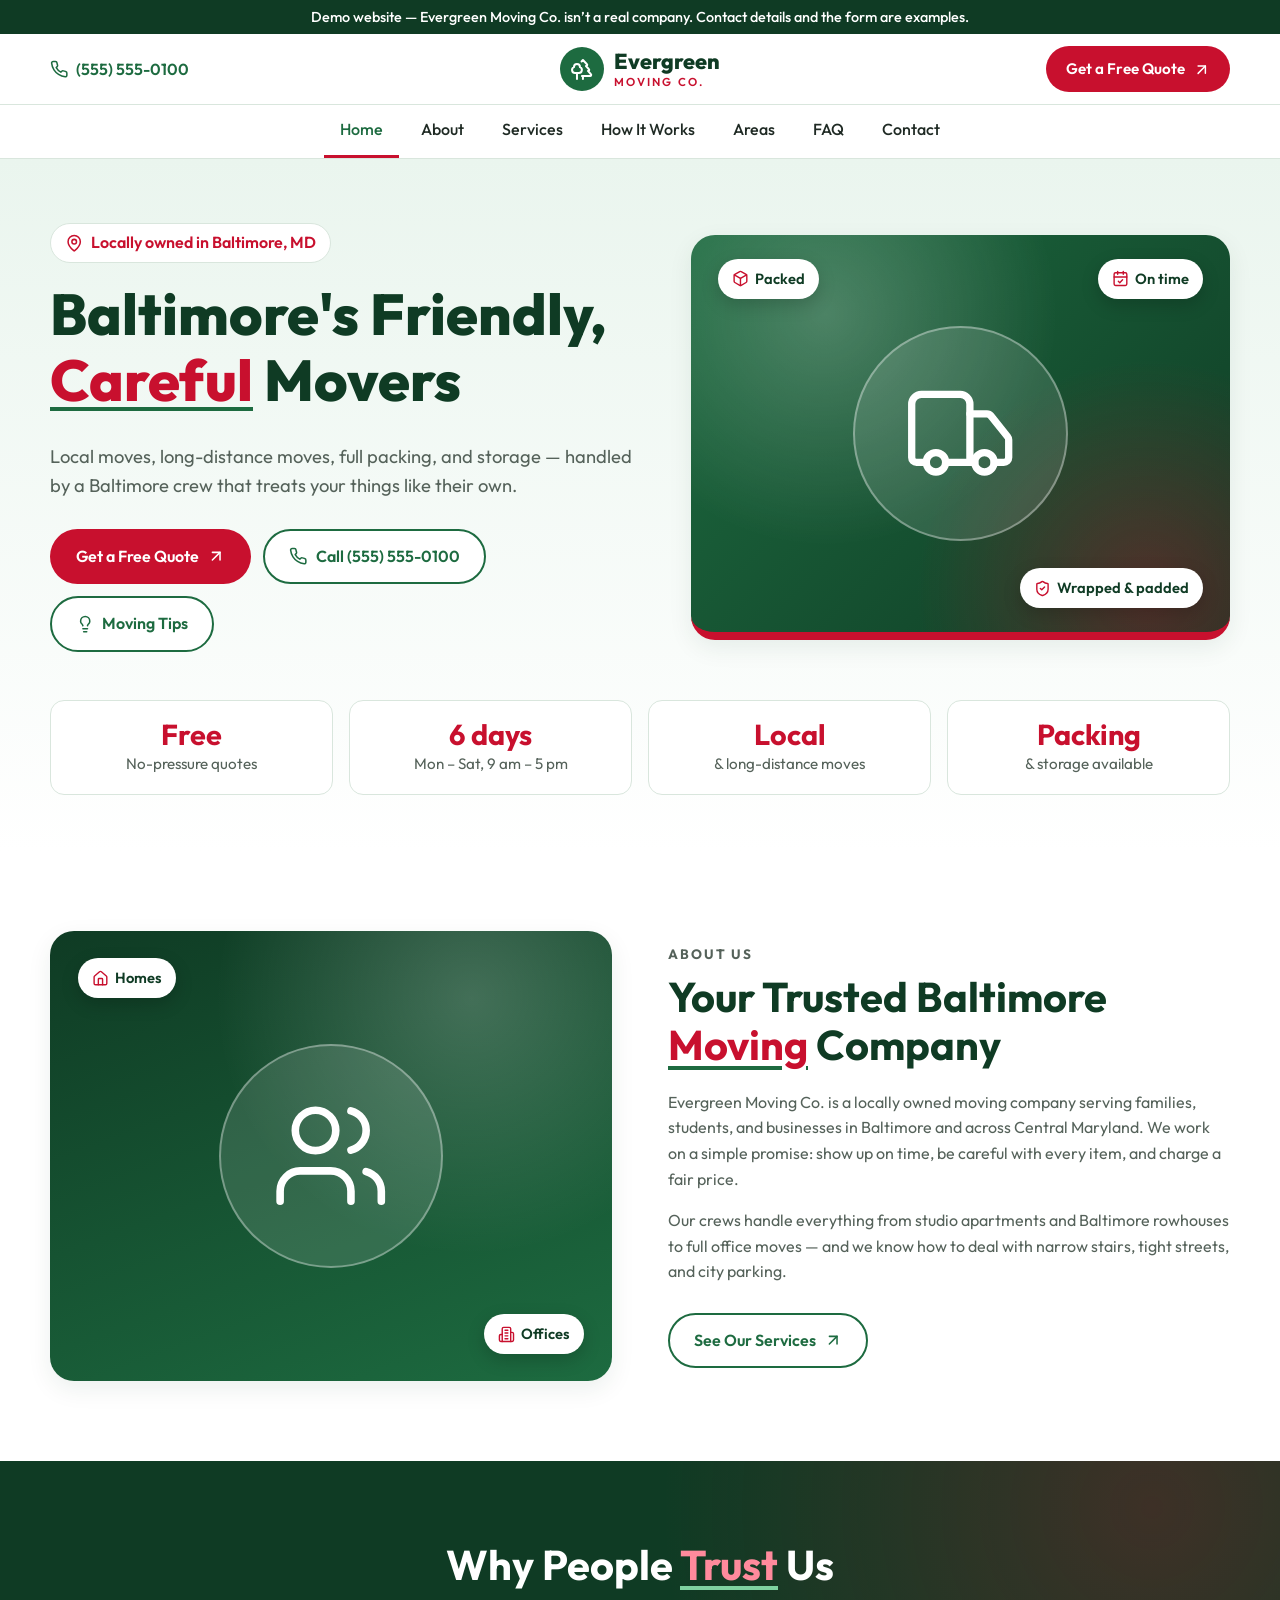
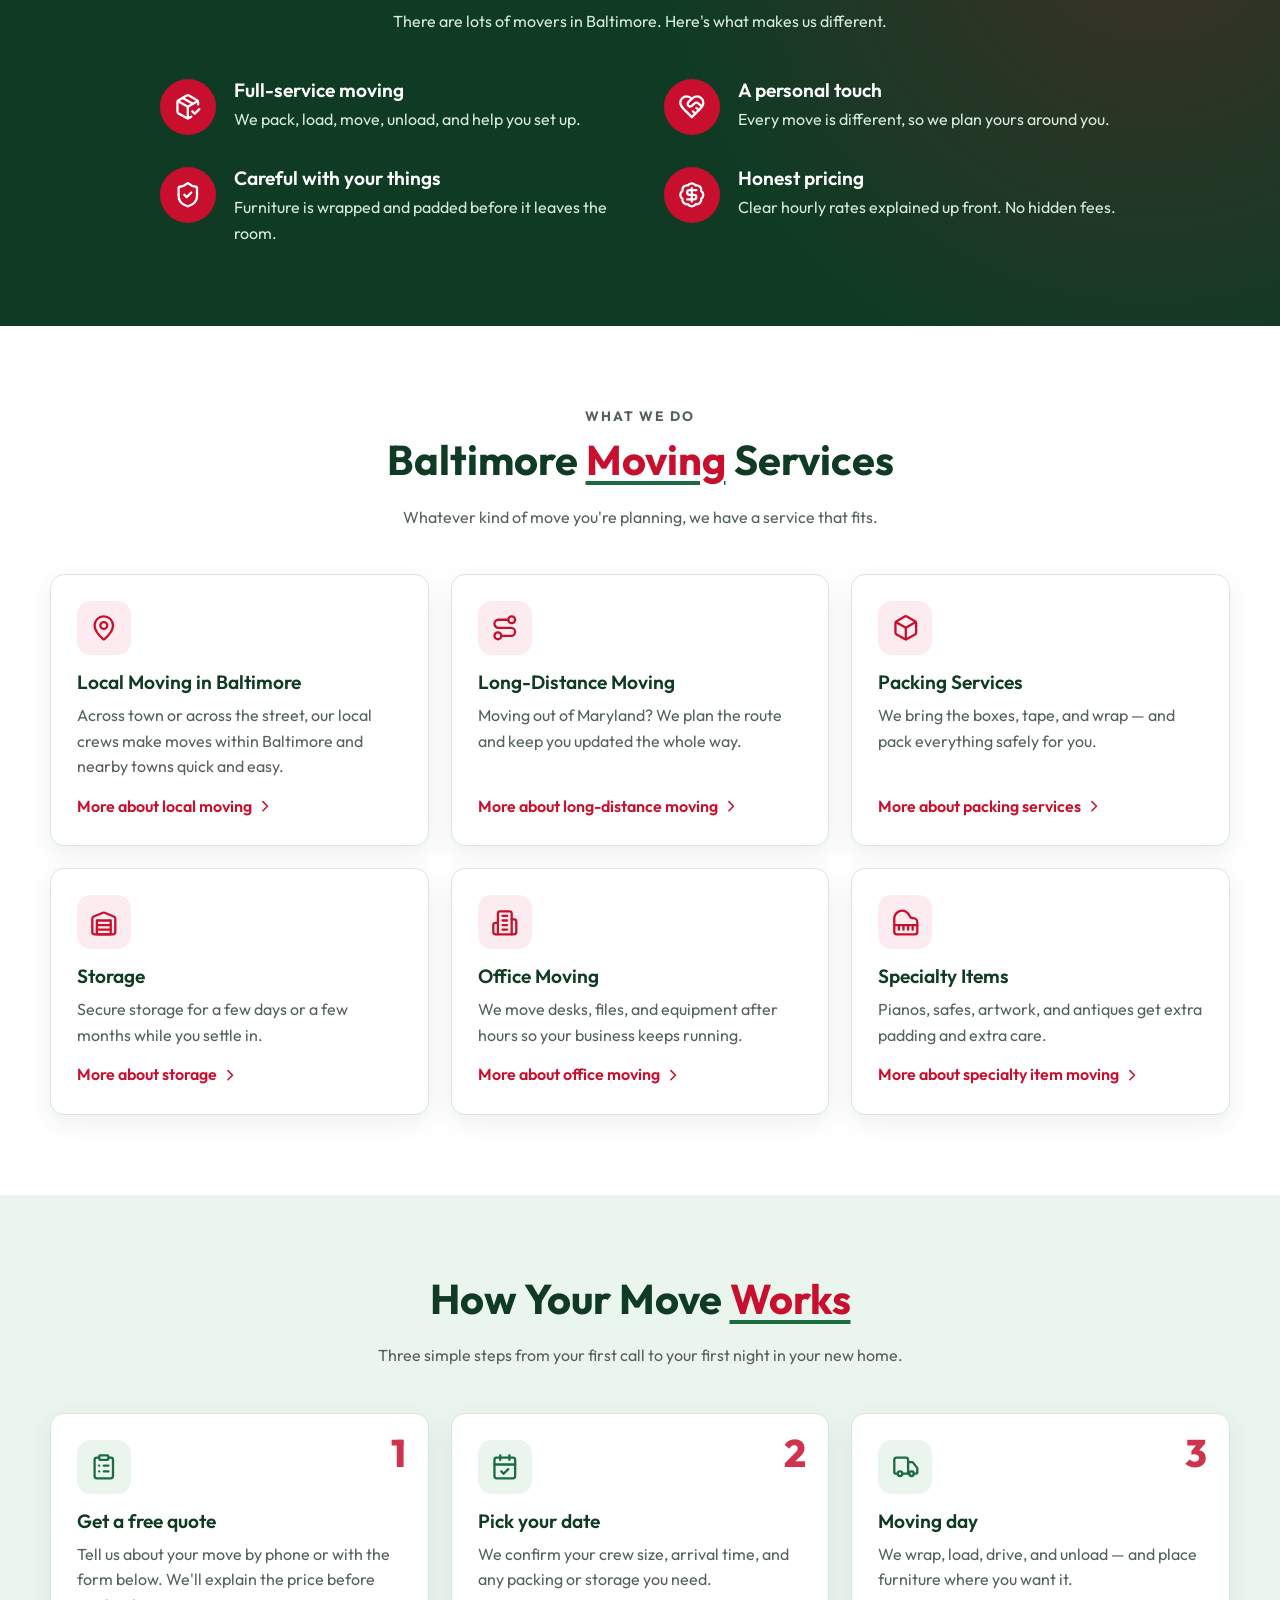
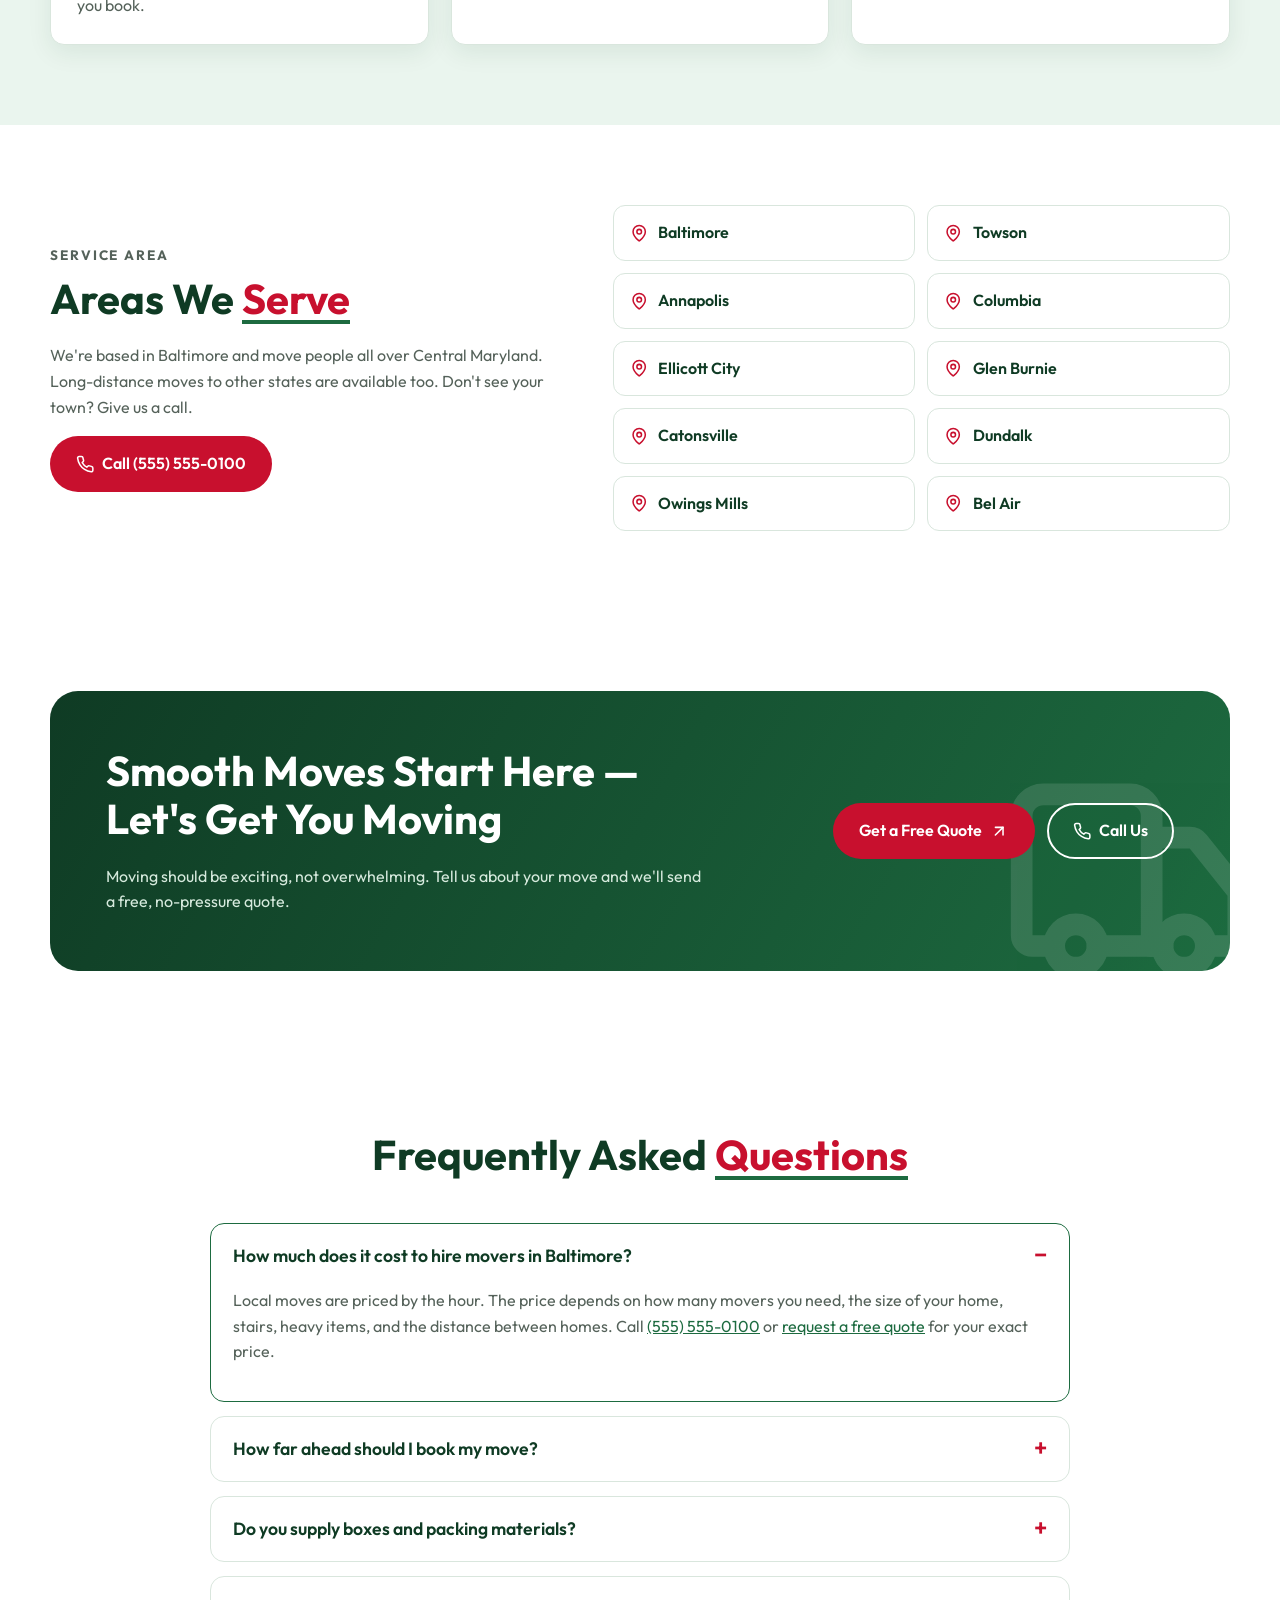
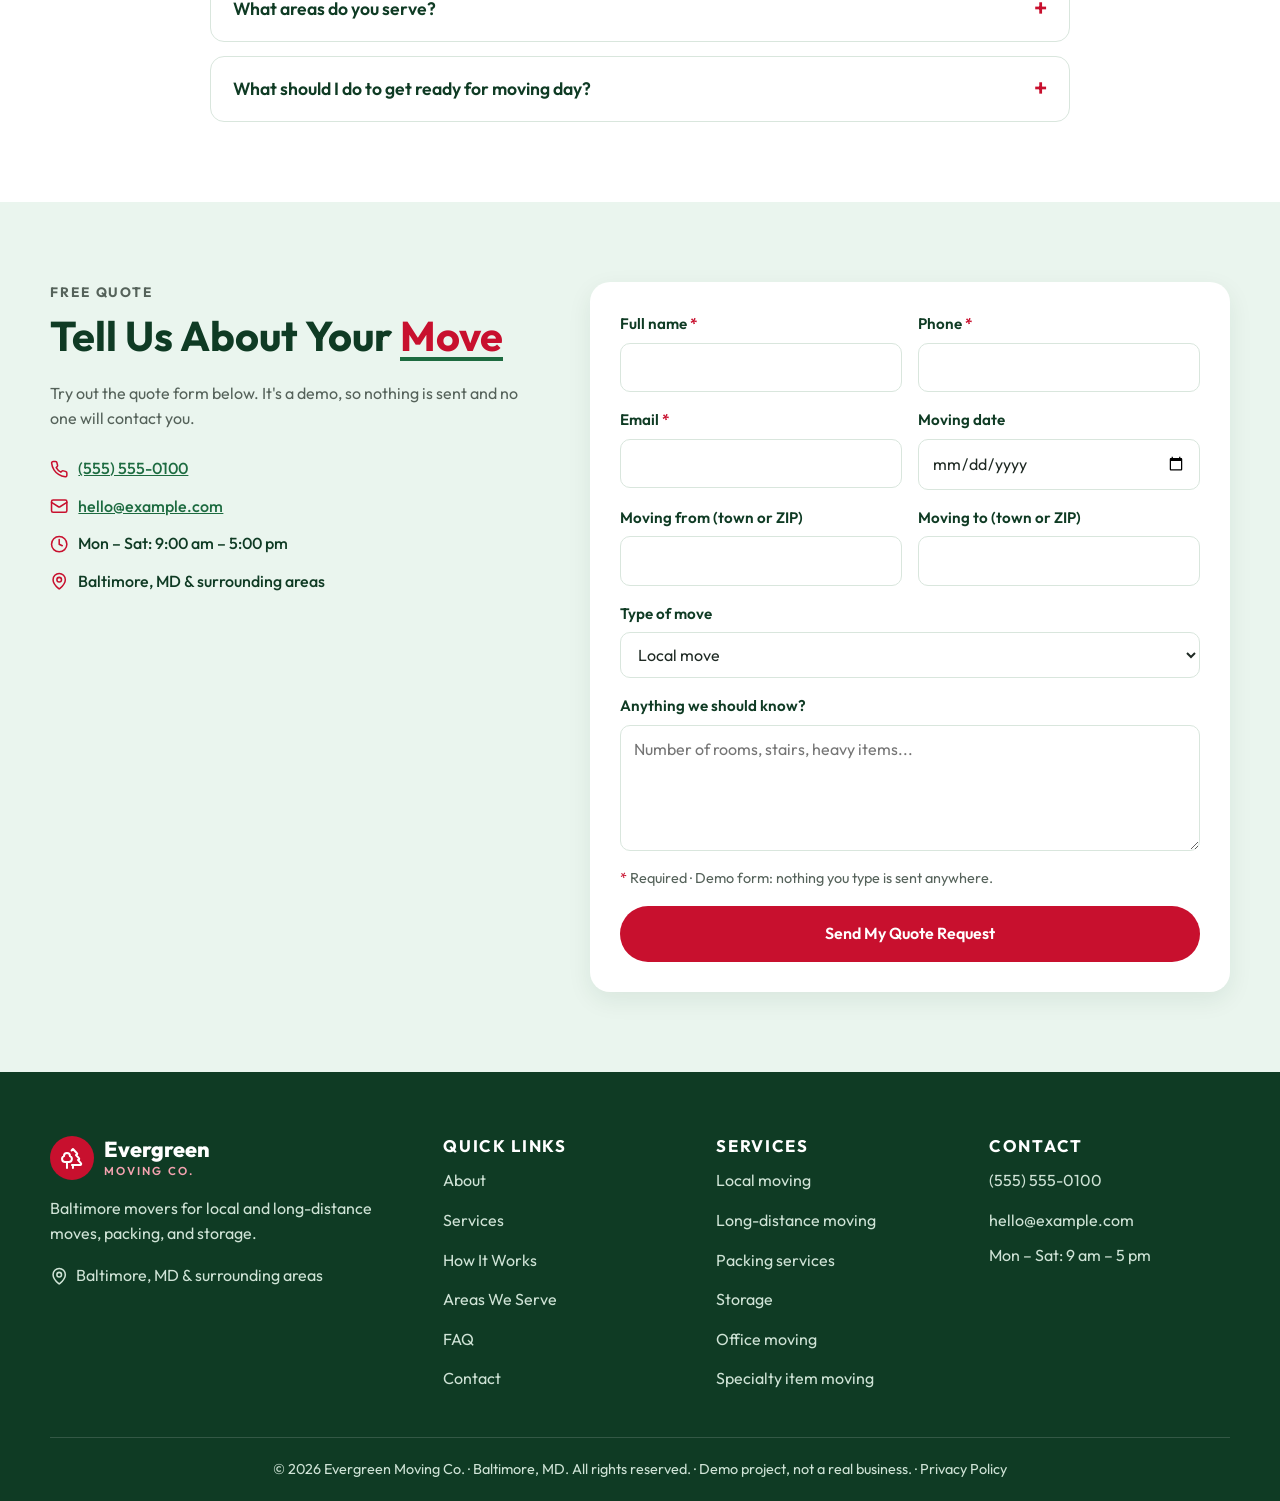
==== commit 788458ef: "Turn the site into a clearly labelled demo Evergreen Moving Co. is a practice project, not a real co" ====
--- a/index.html
+++ b/index.html
@@ -3,13 +3,13 @@
 <head>
   <meta charset="UTF-8">
   <meta name="viewport" content="width=device-width, initial-scale=1.0">
-  <!-- Security rules: this page may only load files from this website, and may only send the quote form to FormSubmit -->
-  <meta http-equiv="Content-Security-Policy" content="default-src 'self'; script-src 'self'; style-src 'self'; img-src 'self' data:; font-src 'self'; connect-src https://formsubmit.co; form-action https://formsubmit.co; base-uri 'self'; object-src 'none'; upgrade-insecure-requests">
+  <!-- Security rules: this page may only load files from this website, and may not send anything anywhere -->
+  <meta http-equiv="Content-Security-Policy" content="default-src 'self'; script-src 'self'; style-src 'self'; img-src 'self' data:; font-src 'self'; connect-src 'none'; form-action 'none'; base-uri 'self'; object-src 'none'; upgrade-insecure-requests">
 
   <!-- SEO basics -->
   <title>Movers in Baltimore, MD | Evergreen Moving Co.</title>
-  <meta name="description" content="Evergreen Moving Co. is a Baltimore moving company for local and long-distance moves, packing, storage, and office moves. Call 410-324-9898 for a free quote.">
-  <meta name="robots" content="index, follow">
+  <meta name="description" content="Evergreen Moving Co. is a Baltimore moving company for local and long-distance moves, packing, storage, and office moves. Call (555) 555-0100 for a free quote.">
+  <meta name="robots" content="noindex, follow">
   <link rel="canonical" href="https://leonpokov21greatman.github.io/Evergreen_moving-Co/">
   <meta name="theme-color" content="#1d6b40">
 
@@ -26,7 +26,7 @@
   <meta property="og:image" content="https://leonpokov21greatman.github.io/Evergreen_moving-Co/og-image.jpg">
   <meta property="og:image:width" content="1200">
   <meta property="og:image:height" content="630">
-  <meta property="og:image:alt" content="Evergreen Moving Co. - Baltimore movers. Call 410-324-9898.">
+  <meta property="og:image:alt" content="Evergreen Moving Co. - Baltimore movers. Call (555) 555-0100.">
   <meta property="og:locale" content="en_US">
   <meta name="twitter:card" content="summary_large_image">
 
@@ -50,8 +50,8 @@
         "logo": "https://leonpokov21greatman.github.io/Evergreen_moving-Co/logo.png",
         "image": "https://leonpokov21greatman.github.io/Evergreen_moving-Co/og-image.jpg",
         "description": "Locally owned Baltimore moving company offering local moving, long-distance moving, packing, storage, office moving, and specialty item moving.",
-        "telephone": "+1-410-324-9898",
-        "email": "shaw.elem@gmail.com",
+        "telephone": "+1-555-555-0100",
+        "email": "hello@example.com",
         "address": {
           "@type": "PostalAddress",
           "addressLocality": "Baltimore",
@@ -100,7 +100,7 @@
         "@type": "FAQPage",
         "mainEntity": [
           {"@type": "Question", "name": "How much does it cost to hire movers in Baltimore?",
-           "acceptedAnswer": {"@type": "Answer", "text": "Local moves are priced by the hour. The price depends on how many movers you need, the size of your home, stairs, heavy items, and the distance between homes. Call 410-324-9898 or request a free quote for your exact price."}},
+           "acceptedAnswer": {"@type": "Answer", "text": "Local moves are priced by the hour. The price depends on how many movers you need, the size of your home, stairs, heavy items, and the distance between homes. Call (555) 555-0100 or request a free quote for your exact price."}},
           {"@type": "Question", "name": "How far ahead should I book my move?",
            "acceptedAnswer": {"@type": "Answer", "text": "Two to four weeks ahead is best, especially at the start or end of the month and during summer. We can sometimes fit in last-minute moves, so call to check."}},
           {"@type": "Question", "name": "Do you supply boxes and packing materials?",
@@ -120,12 +120,15 @@
   <!-- Lets keyboard users jump past the menu -->
   <a class="skip-link" href="#main">Skip to content</a>
 
+  <!-- Demo notice: this is a practice website, not a real business -->
+  <div class="demo-banner" role="note">Demo website &mdash; Evergreen Moving Co. isn&rsquo;t a real company. Contact details and the form are examples.</div>
+
   <!-- ============ HEADER ============ -->
   <header class="site-header" id="top">
     <div class="container header-inner">
-      <a class="header-phone" href="tel:+14103249898">
+      <a class="header-phone" href="tel:+15555550100">
         <svg class="lucide lucide-phone" xmlns="http://www.w3.org/2000/svg" viewBox="0 0 24 24" fill="none" stroke="currentColor" stroke-width="2" stroke-linecap="round" stroke-linejoin="round" aria-hidden="true" focusable="false"><path d="M22 16.92v3a2 2 0 0 1-2.18 2 19.79 19.79 0 0 1-8.63-3.07 19.5 19.5 0 0 1-6-6 19.79 19.79 0 0 1-3.07-8.67A2 2 0 0 1 4.11 2h3a2 2 0 0 1 2 1.72 12.84 12.84 0 0 0 .7 2.81 2 2 0 0 1-.45 2.11L8.09 9.91a16 16 0 0 0 6 6l1.27-1.27a2 2 0 0 1 2.11-.45 12.84 12.84 0 0 0 2.81.7A2 2 0 0 1 22 16.92z"/></svg>
-        <span>410-324-9898</span>
+        <span>(555) 555-0100</span>
       </a>
 
       <!-- Logo -->
@@ -157,7 +160,7 @@
         <li><a href="#faq">FAQ</a></li>
         <li><a href="#quote">Contact</a></li>
         <!-- Only shows in the phone menu, since the header hides the number on small screens -->
-        <li class="nav-call"><a href="tel:+14103249898">Call 410-324-9898</a></li>
+        <li class="nav-call"><a href="tel:+15555550100">Call (555) 555-0100</a></li>
       </ul>
     </nav>
   </header>
@@ -173,7 +176,7 @@
           <p class="hero-sub">Local moves, long-distance moves, full packing, and storage &mdash; handled by a Baltimore crew that treats your things like their own.</p>
           <div class="hero-buttons">
             <a class="btn btn-red" href="#quote">Get a Free Quote <svg class="lucide lucide-arrow-up-right" xmlns="http://www.w3.org/2000/svg" viewBox="0 0 24 24" fill="none" stroke="currentColor" stroke-width="2" stroke-linecap="round" stroke-linejoin="round" aria-hidden="true" focusable="false"><path d="M7 7h10v10"/><path d="M7 17 17 7"/></svg></a>
-            <a class="btn btn-outline" href="tel:+14103249898"><svg class="lucide lucide-phone" xmlns="http://www.w3.org/2000/svg" viewBox="0 0 24 24" fill="none" stroke="currentColor" stroke-width="2" stroke-linecap="round" stroke-linejoin="round" aria-hidden="true" focusable="false"><path d="M22 16.92v3a2 2 0 0 1-2.18 2 19.79 19.79 0 0 1-8.63-3.07 19.5 19.5 0 0 1-6-6 19.79 19.79 0 0 1-3.07-8.67A2 2 0 0 1 4.11 2h3a2 2 0 0 1 2 1.72 12.84 12.84 0 0 0 .7 2.81 2 2 0 0 1-.45 2.11L8.09 9.91a16 16 0 0 0 6 6l1.27-1.27a2 2 0 0 1 2.11-.45 12.84 12.84 0 0 0 2.81.7A2 2 0 0 1 22 16.92z"/></svg> Call 410-324-9898</a>
+            <a class="btn btn-outline" href="tel:+15555550100"><svg class="lucide lucide-phone" xmlns="http://www.w3.org/2000/svg" viewBox="0 0 24 24" fill="none" stroke="currentColor" stroke-width="2" stroke-linecap="round" stroke-linejoin="round" aria-hidden="true" focusable="false"><path d="M22 16.92v3a2 2 0 0 1-2.18 2 19.79 19.79 0 0 1-8.63-3.07 19.5 19.5 0 0 1-6-6 19.79 19.79 0 0 1-3.07-8.67A2 2 0 0 1 4.11 2h3a2 2 0 0 1 2 1.72 12.84 12.84 0 0 0 .7 2.81 2 2 0 0 1-.45 2.11L8.09 9.91a16 16 0 0 0 6 6l1.27-1.27a2 2 0 0 1 2.11-.45 12.84 12.84 0 0 0 2.81.7A2 2 0 0 1 22 16.92z"/></svg> Call (555) 555-0100</a>
             <a class="btn btn-outline" href="#moving-tips"><svg class="lucide lucide-lightbulb" xmlns="http://www.w3.org/2000/svg" viewBox="0 0 24 24" fill="none" stroke="currentColor" stroke-width="2" stroke-linecap="round" stroke-linejoin="round" aria-hidden="true" focusable="false"><path d="M15 14c.2-1 .7-1.7 1.5-2.5 1-.9 1.5-2.2 1.5-3.5A6 6 0 0 0 6 8c0 1 .2 2.2 1.5 3.5.7.7 1.3 1.5 1.5 2.5"/><path d="M9 18h6"/><path d="M10 22h4"/></svg> Moving Tips</a>
           </div>
         </div>
@@ -349,7 +352,7 @@
           <p class="section-tag">Service Area</p>
           <h2 id="areas-title">Areas We <span class="highlight">Serve</span></h2>
           <p>We're based in Baltimore and move people all over Central Maryland. Long-distance moves to other states are available too. Don't see your town? Give us a call.</p>
-          <a class="btn btn-red" href="tel:+14103249898"><svg class="lucide lucide-phone" xmlns="http://www.w3.org/2000/svg" viewBox="0 0 24 24" fill="none" stroke="currentColor" stroke-width="2" stroke-linecap="round" stroke-linejoin="round" aria-hidden="true" focusable="false"><path d="M22 16.92v3a2 2 0 0 1-2.18 2 19.79 19.79 0 0 1-8.63-3.07 19.5 19.5 0 0 1-6-6 19.79 19.79 0 0 1-3.07-8.67A2 2 0 0 1 4.11 2h3a2 2 0 0 1 2 1.72 12.84 12.84 0 0 0 .7 2.81 2 2 0 0 1-.45 2.11L8.09 9.91a16 16 0 0 0 6 6l1.27-1.27a2 2 0 0 1 2.11-.45 12.84 12.84 0 0 0 2.81.7A2 2 0 0 1 22 16.92z"/></svg> Call 410-324-9898</a>
+          <a class="btn btn-red" href="tel:+15555550100"><svg class="lucide lucide-phone" xmlns="http://www.w3.org/2000/svg" viewBox="0 0 24 24" fill="none" stroke="currentColor" stroke-width="2" stroke-linecap="round" stroke-linejoin="round" aria-hidden="true" focusable="false"><path d="M22 16.92v3a2 2 0 0 1-2.18 2 19.79 19.79 0 0 1-8.63-3.07 19.5 19.5 0 0 1-6-6 19.79 19.79 0 0 1-3.07-8.67A2 2 0 0 1 4.11 2h3a2 2 0 0 1 2 1.72 12.84 12.84 0 0 0 .7 2.81 2 2 0 0 1-.45 2.11L8.09 9.91a16 16 0 0 0 6 6l1.27-1.27a2 2 0 0 1 2.11-.45 12.84 12.84 0 0 0 2.81.7A2 2 0 0 1 22 16.92z"/></svg> Call (555) 555-0100</a>
         </div>
         <ul class="area-list">
           <li><svg class="lucide lucide-map-pin" xmlns="http://www.w3.org/2000/svg" viewBox="0 0 24 24" fill="none" stroke="currentColor" stroke-width="2" stroke-linecap="round" stroke-linejoin="round" aria-hidden="true" focusable="false"><path d="M20 10c0 4.993-5.539 10.193-7.399 11.799a1 1 0 0 1-1.202 0C9.539 20.193 4 14.993 4 10a8 8 0 0 1 16 0"/><circle cx="12" cy="10" r="3"/></svg> Baltimore</li>
@@ -376,7 +379,7 @@
           </div>
           <div class="cta-buttons">
             <a class="btn btn-red" href="#quote">Get a Free Quote <svg class="lucide lucide-arrow-up-right" xmlns="http://www.w3.org/2000/svg" viewBox="0 0 24 24" fill="none" stroke="currentColor" stroke-width="2" stroke-linecap="round" stroke-linejoin="round" aria-hidden="true" focusable="false"><path d="M7 7h10v10"/><path d="M7 17 17 7"/></svg></a>
-            <a class="btn btn-outline-light" href="tel:+14103249898"><svg class="lucide lucide-phone" xmlns="http://www.w3.org/2000/svg" viewBox="0 0 24 24" fill="none" stroke="currentColor" stroke-width="2" stroke-linecap="round" stroke-linejoin="round" aria-hidden="true" focusable="false"><path d="M22 16.92v3a2 2 0 0 1-2.18 2 19.79 19.79 0 0 1-8.63-3.07 19.5 19.5 0 0 1-6-6 19.79 19.79 0 0 1-3.07-8.67A2 2 0 0 1 4.11 2h3a2 2 0 0 1 2 1.72 12.84 12.84 0 0 0 .7 2.81 2 2 0 0 1-.45 2.11L8.09 9.91a16 16 0 0 0 6 6l1.27-1.27a2 2 0 0 1 2.11-.45 12.84 12.84 0 0 0 2.81.7A2 2 0 0 1 22 16.92z"/></svg> Call Us</a>
+            <a class="btn btn-outline-light" href="tel:+15555550100"><svg class="lucide lucide-phone" xmlns="http://www.w3.org/2000/svg" viewBox="0 0 24 24" fill="none" stroke="currentColor" stroke-width="2" stroke-linecap="round" stroke-linejoin="round" aria-hidden="true" focusable="false"><path d="M22 16.92v3a2 2 0 0 1-2.18 2 19.79 19.79 0 0 1-8.63-3.07 19.5 19.5 0 0 1-6-6 19.79 19.79 0 0 1-3.07-8.67A2 2 0 0 1 4.11 2h3a2 2 0 0 1 2 1.72 12.84 12.84 0 0 0 .7 2.81 2 2 0 0 1-.45 2.11L8.09 9.91a16 16 0 0 0 6 6l1.27-1.27a2 2 0 0 1 2.11-.45 12.84 12.84 0 0 0 2.81.7A2 2 0 0 1 22 16.92z"/></svg> Call Us</a>
           </div>
           <svg class="lucide lucide-truck cta-bg-icon" xmlns="http://www.w3.org/2000/svg" viewBox="0 0 24 24" fill="none" stroke="currentColor" stroke-width="2" stroke-linecap="round" stroke-linejoin="round" aria-hidden="true" focusable="false"><path d="M14 18V6a2 2 0 0 0-2-2H4a2 2 0 0 0-2 2v11a1 1 0 0 0 1 1h2"/><path d="M15 18H9"/><path d="M19 18h2a1 1 0 0 0 1-1v-3.65a1 1 0 0 0-.22-.624l-3.48-4.35A1 1 0 0 0 17.52 8H14"/><circle cx="17" cy="18" r="2"/><circle cx="7" cy="18" r="2"/></svg>
         </div>
@@ -396,7 +399,7 @@
           <details open>
             <summary>How much does it cost to hire movers in Baltimore?</summary>
             <div class="faq-body">
-              <p>Local moves are priced by the hour. The price depends on how many movers you need, the size of your home, stairs, heavy items, and the distance between homes. Call <a href="tel:+14103249898">410-324-9898</a> or <a href="#quote">request a free quote</a> for your exact price.</p>
+              <p>Local moves are priced by the hour. The price depends on how many movers you need, the size of your home, stairs, heavy items, and the distance between homes. Call <a href="tel:+15555550100">(555) 555-0100</a> or <a href="#quote">request a free quote</a> for your exact price.</p>
               <!--
                 When your rates are set, you can add a price table here, like:
                 <table>
@@ -432,38 +435,28 @@
         <div>
           <p class="section-tag">Free Quote</p>
           <h2 id="quote-title">Tell Us About Your <span class="highlight">Move</span></h2>
-          <p>Fill out the form and we'll get back to you within one business day. Prefer to talk? Just call.</p>
+          <p>Try out the quote form below. It's a demo, so nothing is sent and no one will contact you.</p>
           <ul class="contact-list">
-            <li><svg class="lucide lucide-phone" xmlns="http://www.w3.org/2000/svg" viewBox="0 0 24 24" fill="none" stroke="currentColor" stroke-width="2" stroke-linecap="round" stroke-linejoin="round" aria-hidden="true" focusable="false"><path d="M22 16.92v3a2 2 0 0 1-2.18 2 19.79 19.79 0 0 1-8.63-3.07 19.5 19.5 0 0 1-6-6 19.79 19.79 0 0 1-3.07-8.67A2 2 0 0 1 4.11 2h3a2 2 0 0 1 2 1.72 12.84 12.84 0 0 0 .7 2.81 2 2 0 0 1-.45 2.11L8.09 9.91a16 16 0 0 0 6 6l1.27-1.27a2 2 0 0 1 2.11-.45 12.84 12.84 0 0 0 2.81.7A2 2 0 0 1 22 16.92z"/></svg> <a href="tel:+14103249898">410-324-9898</a></li>
-            <li><svg class="lucide lucide-mail" xmlns="http://www.w3.org/2000/svg" viewBox="0 0 24 24" fill="none" stroke="currentColor" stroke-width="2" stroke-linecap="round" stroke-linejoin="round" aria-hidden="true" focusable="false"><rect width="20" height="16" x="2" y="4" rx="2"/><path d="m22 7-8.97 5.7a1.94 1.94 0 0 1-2.06 0L2 7"/></svg> <a href="mailto:shaw.elem@gmail.com">shaw.elem@gmail.com</a></li>
+            <li><svg class="lucide lucide-phone" xmlns="http://www.w3.org/2000/svg" viewBox="0 0 24 24" fill="none" stroke="currentColor" stroke-width="2" stroke-linecap="round" stroke-linejoin="round" aria-hidden="true" focusable="false"><path d="M22 16.92v3a2 2 0 0 1-2.18 2 19.79 19.79 0 0 1-8.63-3.07 19.5 19.5 0 0 1-6-6 19.79 19.79 0 0 1-3.07-8.67A2 2 0 0 1 4.11 2h3a2 2 0 0 1 2 1.72 12.84 12.84 0 0 0 .7 2.81 2 2 0 0 1-.45 2.11L8.09 9.91a16 16 0 0 0 6 6l1.27-1.27a2 2 0 0 1 2.11-.45 12.84 12.84 0 0 0 2.81.7A2 2 0 0 1 22 16.92z"/></svg> <a href="tel:+15555550100">(555) 555-0100</a></li>
+            <li><svg class="lucide lucide-mail" xmlns="http://www.w3.org/2000/svg" viewBox="0 0 24 24" fill="none" stroke="currentColor" stroke-width="2" stroke-linecap="round" stroke-linejoin="round" aria-hidden="true" focusable="false"><rect width="20" height="16" x="2" y="4" rx="2"/><path d="m22 7-8.97 5.7a1.94 1.94 0 0 1-2.06 0L2 7"/></svg> <a href="mailto:hello@example.com">hello@example.com</a></li>
             <li><svg class="lucide lucide-clock" xmlns="http://www.w3.org/2000/svg" viewBox="0 0 24 24" fill="none" stroke="currentColor" stroke-width="2" stroke-linecap="round" stroke-linejoin="round" aria-hidden="true" focusable="false"><circle cx="12" cy="12" r="10"/><polyline points="12 6 12 12 16 14"/></svg> Mon &ndash; Sat: 9:00 am &ndash; 5:00 pm</li>
             <li><svg class="lucide lucide-map-pin" xmlns="http://www.w3.org/2000/svg" viewBox="0 0 24 24" fill="none" stroke="currentColor" stroke-width="2" stroke-linecap="round" stroke-linejoin="round" aria-hidden="true" focusable="false"><path d="M20 10c0 4.993-5.539 10.193-7.399 11.799a1 1 0 0 1-1.202 0C9.539 20.193 4 14.993 4 10a8 8 0 0 1 16 0"/><circle cx="12" cy="10" r="3"/></svg> Baltimore, MD &amp; surrounding areas</li>
           </ul>
         </div>
 
         <!--
-          The form sends to shaw.elem@gmail.com through FormSubmit (free, no account).
-          The very first time it's used, FormSubmit emails that address an
-          activation link - click it once, and every request after that arrives by email.
-          The "action" below also makes the form work if JavaScript is off.
+          DEMO FORM: this is a practice website, so the form doesn't send anything.
+          method="dialog" means that even with JavaScript turned off, pressing Send
+          goes nowhere and no details leave the page.
         -->
-        <form class="quote-form" id="quote-form" action="https://formsubmit.co/shaw.elem@gmail.com" method="POST" novalidate>
-          <!-- Settings for FormSubmit -->
-          <input type="hidden" name="_subject" value="New quote request - Evergreen Moving Co. website">
-          <input type="hidden" name="_template" value="table">
-          <!-- Spam trap: people never see or fill this box, bots usually do -->
-          <div class="hp" aria-hidden="true">
-            <label for="_honey">Leave this empty</label>
-            <input id="_honey" type="text" name="_honey" tabindex="-1" autocomplete="off">
-          </div>
-
+        <form class="quote-form" id="quote-form" method="dialog" novalidate>
           <div class="field">
             <label for="name">Full name <span class="req" aria-hidden="true">*</span></label>
             <input id="name" name="name" type="text" autocomplete="name" required>
           </div>
           <div class="field">
             <label for="phone">Phone <span class="req" aria-hidden="true">*</span></label>
-            <input id="phone" name="phone" type="tel" autocomplete="tel" inputmode="tel" pattern="[0-9\s\(\)\+\.\-]{7,}" title="Phone number, for example 410-324-9898" required>
+            <input id="phone" name="phone" type="tel" autocomplete="tel" inputmode="tel" pattern="[0-9\s\(\)\+\.\-]{7,}" title="Phone number, for example (555) 555-0100" required>
           </div>
           <div class="field">
             <label for="email">Email <span class="req" aria-hidden="true">*</span></label>
@@ -495,10 +488,10 @@
             <label for="details">Anything we should know?</label>
             <textarea id="details" name="details" rows="4" placeholder="Number of rooms, stairs, heavy items..."></textarea>
           </div>
-          <p class="form-note full"><span class="req" aria-hidden="true">*</span> Required</p>
+          <p class="form-note full"><span class="req" aria-hidden="true">*</span> Required &middot; Demo form: nothing you type is sent anywhere.</p>
           <p class="form-error" id="form-error" role="alert"></p>
           <button class="btn btn-red full" type="submit" id="form-submit">Send My Quote Request</button>
-          <p class="form-success" id="form-success" role="status" tabindex="-1" hidden>Thanks! We got your request and will be in touch within one business day.</p>
+          <p class="form-success" id="form-success" role="status" tabindex="-1" hidden>Thanks! This is a demo website, so your request wasn't sent anywhere.</p>
         </form>
       </div>
     </section>
@@ -541,14 +534,14 @@
       <div>
         <h2>Contact</h2>
         <ul>
-          <li><a href="tel:+14103249898">410-324-9898</a></li>
-          <li><a href="mailto:shaw.elem@gmail.com">shaw.elem@gmail.com</a></li>
+          <li><a href="tel:+15555550100">(555) 555-0100</a></li>
+          <li><a href="mailto:hello@example.com">hello@example.com</a></li>
           <li>Mon &ndash; Sat: 9 am &ndash; 5 pm</li>
         </ul>
       </div>
     </div>
     <div class="container footer-bottom">
-      <p>&copy; <span id="year">2026</span> Evergreen Moving Co. &middot; Baltimore, MD. All rights reserved. &middot; <a href="privacy.html">Privacy Policy</a></p>
+      <p>&copy; <span id="year">2026</span> Evergreen Moving Co. &middot; Baltimore, MD. All rights reserved. &middot; Demo project, not a real business. &middot; <a href="privacy.html">Privacy Policy</a></p>
     </div>
   </footer>
 
--- a/style.css
+++ b/style.css
@@ -123,6 +123,17 @@
 
 .btn-outline-light { border-color: var(--white); color: var(--white); }
 .btn-outline-light:hover { background: var(--white); color: var(--green-dark); }
+
+/* ============ DEMO NOTICE ============ */
+.demo-banner {
+  background: var(--green-dark);
+  color: var(--white);
+  text-align: center;
+  font-size: 0.9rem;
+  font-weight: 500;
+  padding: 7px 16px;
+  line-height: 1.4;
+}
 
 /* ============ HEADER ============ */
 .site-header {
@@ -573,8 +584,6 @@
 .req { color: var(--red); }
 .form-note { grid-column: 1 / -1; margin: 0; color: var(--muted); font-size: 0.9rem; }
 .btn:disabled { opacity: 0.7; cursor: wait; transform: none; }
-/* Spam trap box: hidden from people */
-.hp { position: absolute; left: -9999px; width: 1px; height: 1px; overflow: hidden; }
 .quote-form { position: relative; }
 
 .form-error { color: var(--red); font-weight: 600; margin: 0; min-height: 0; }
@@ -740,6 +749,7 @@
   .quote-form { grid-template-columns: 1fr; padding: 22px; }
   .footer-grid { grid-template-columns: 1fr; }
   .art-chip { font-size: 0.8rem; padding: 6px 10px; }
+  .demo-banner { font-size: 0.8rem; padding: 6px 12px; }
   .chip-3 { display: none; }
 
   /* If JavaScript is off, show the menu instead of a button that can't work */
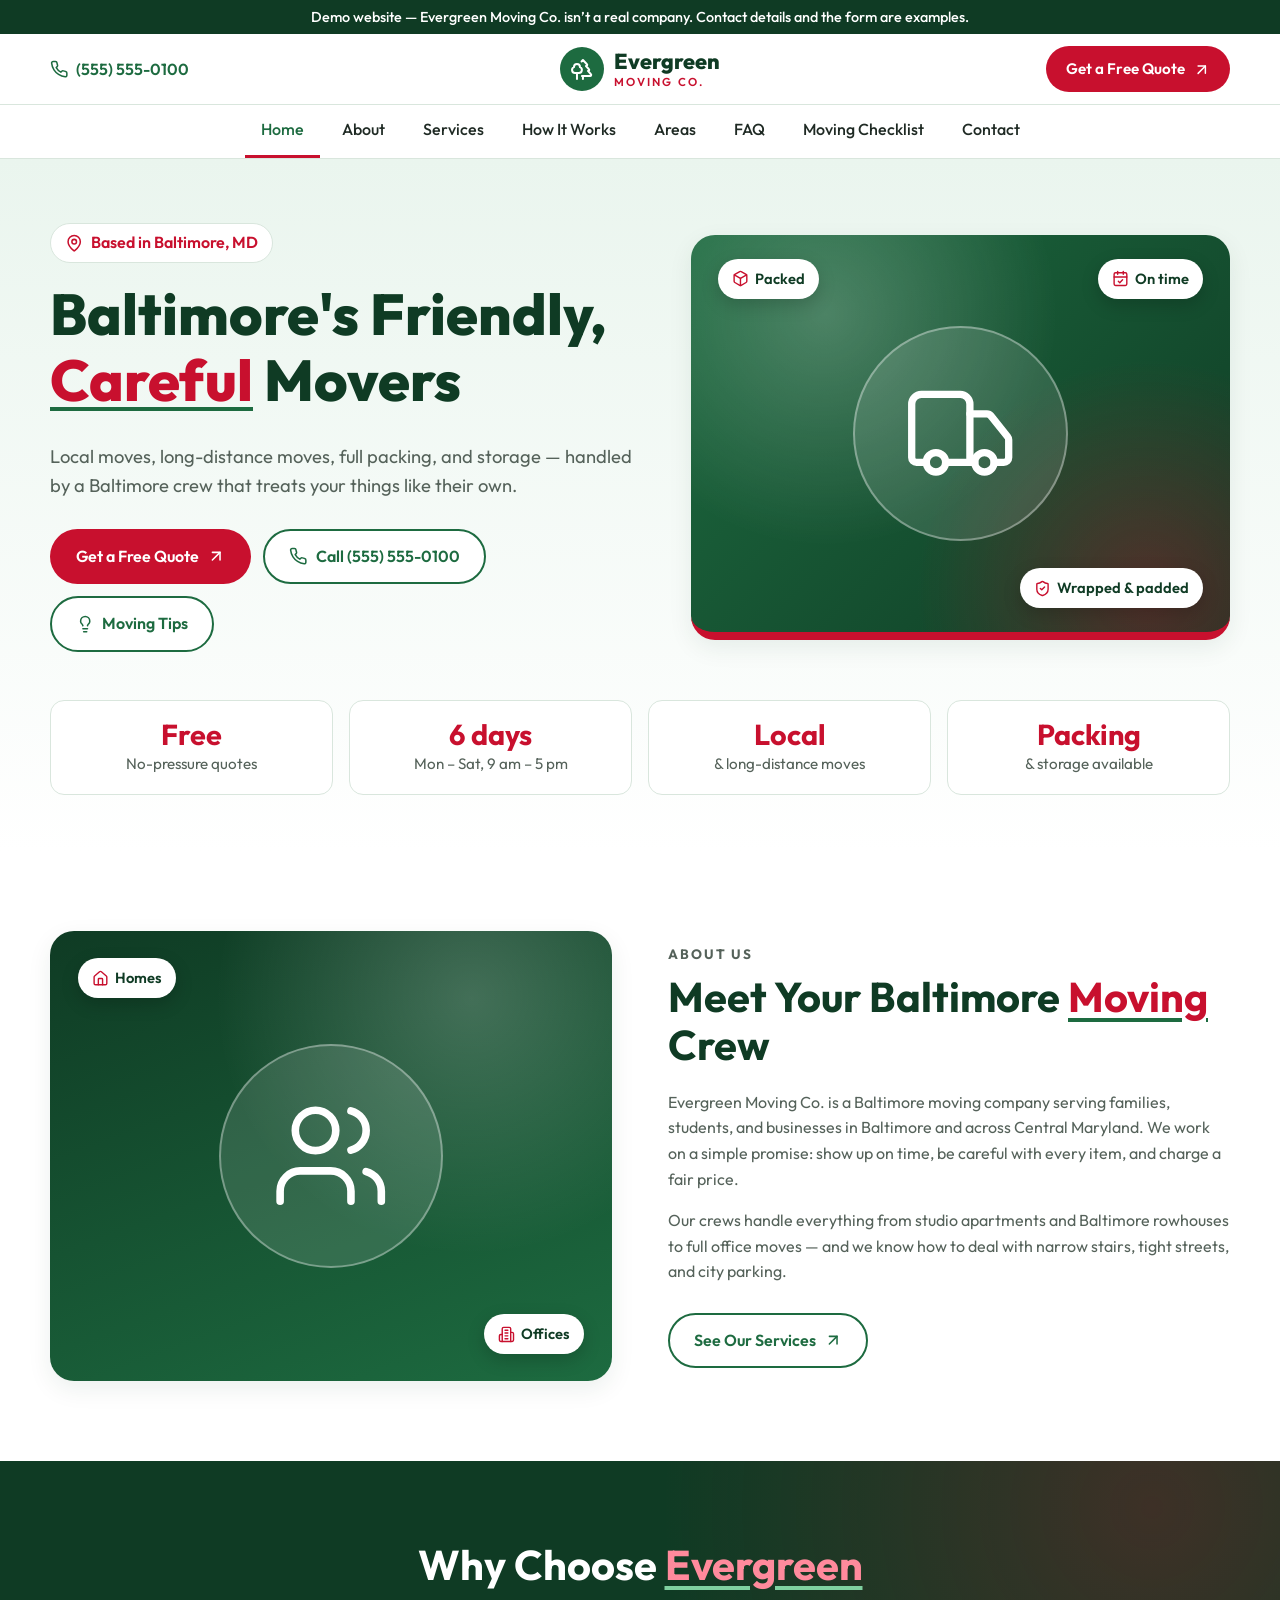
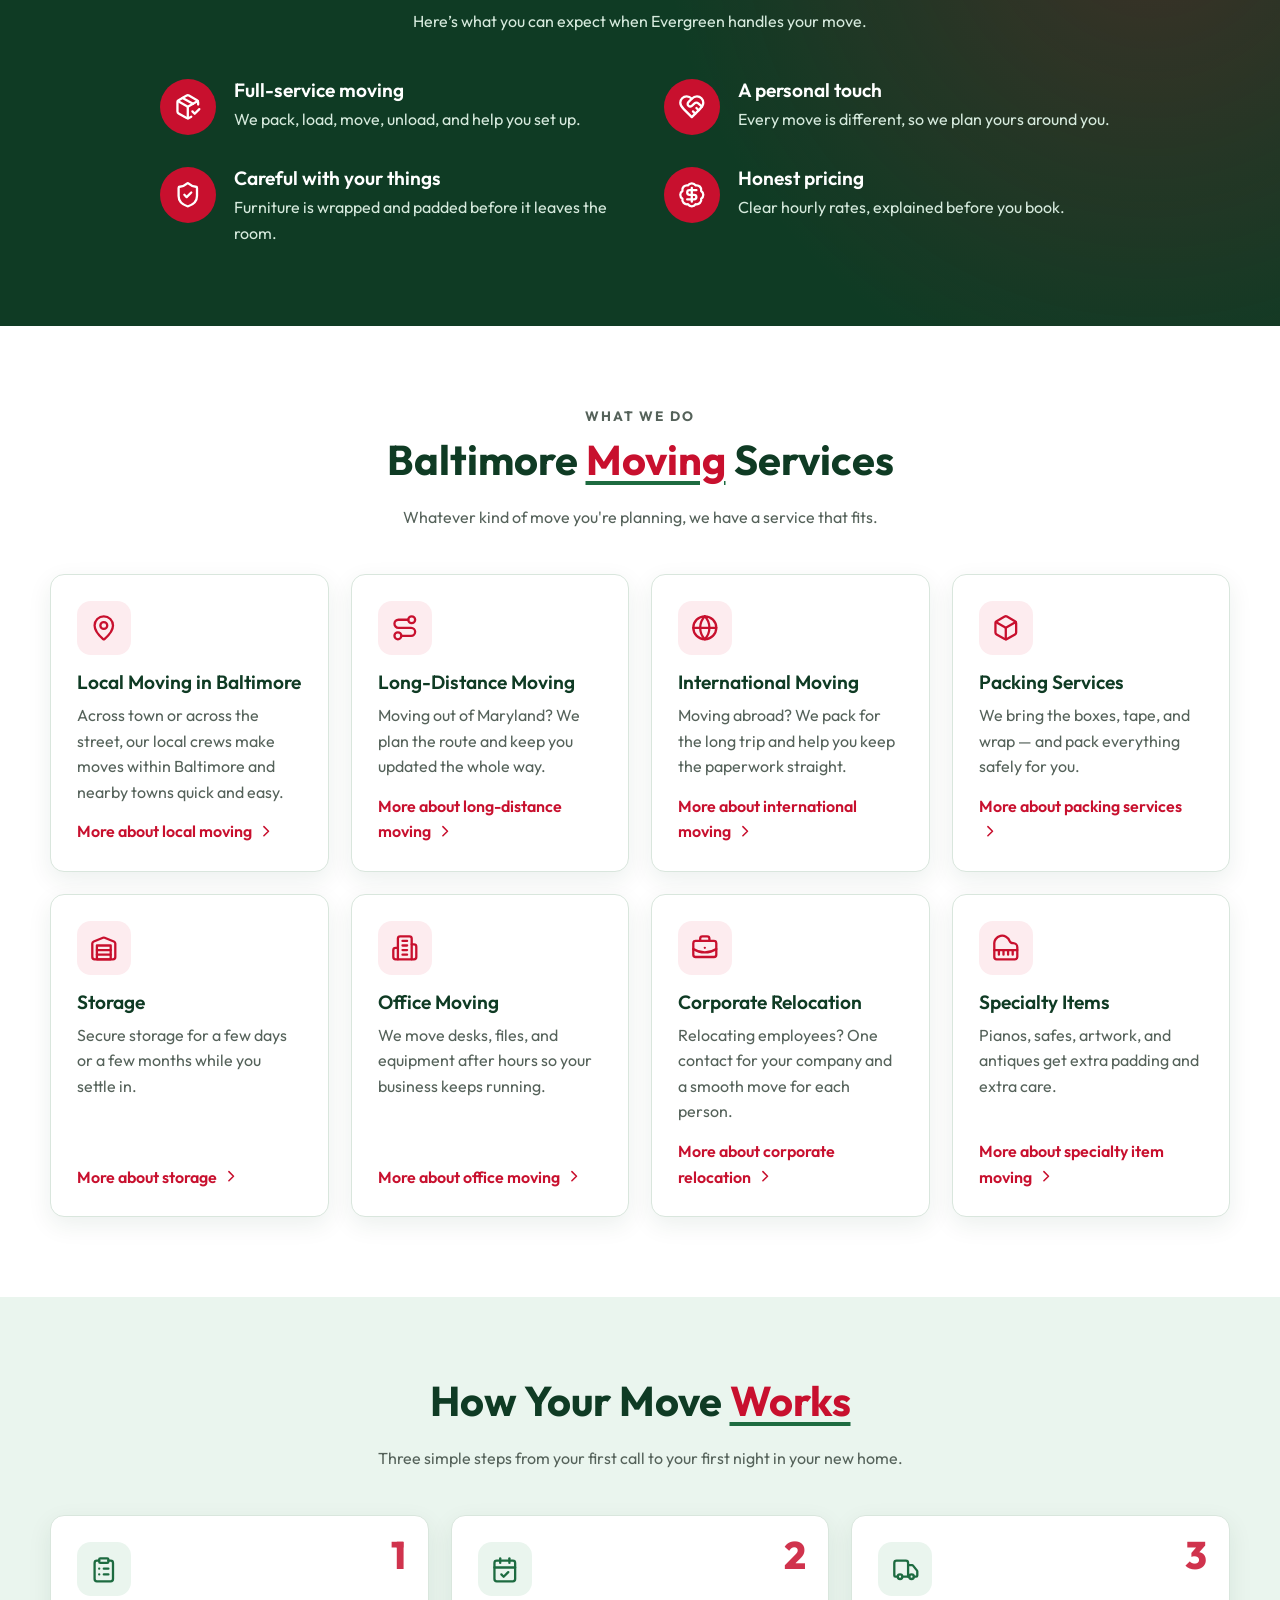
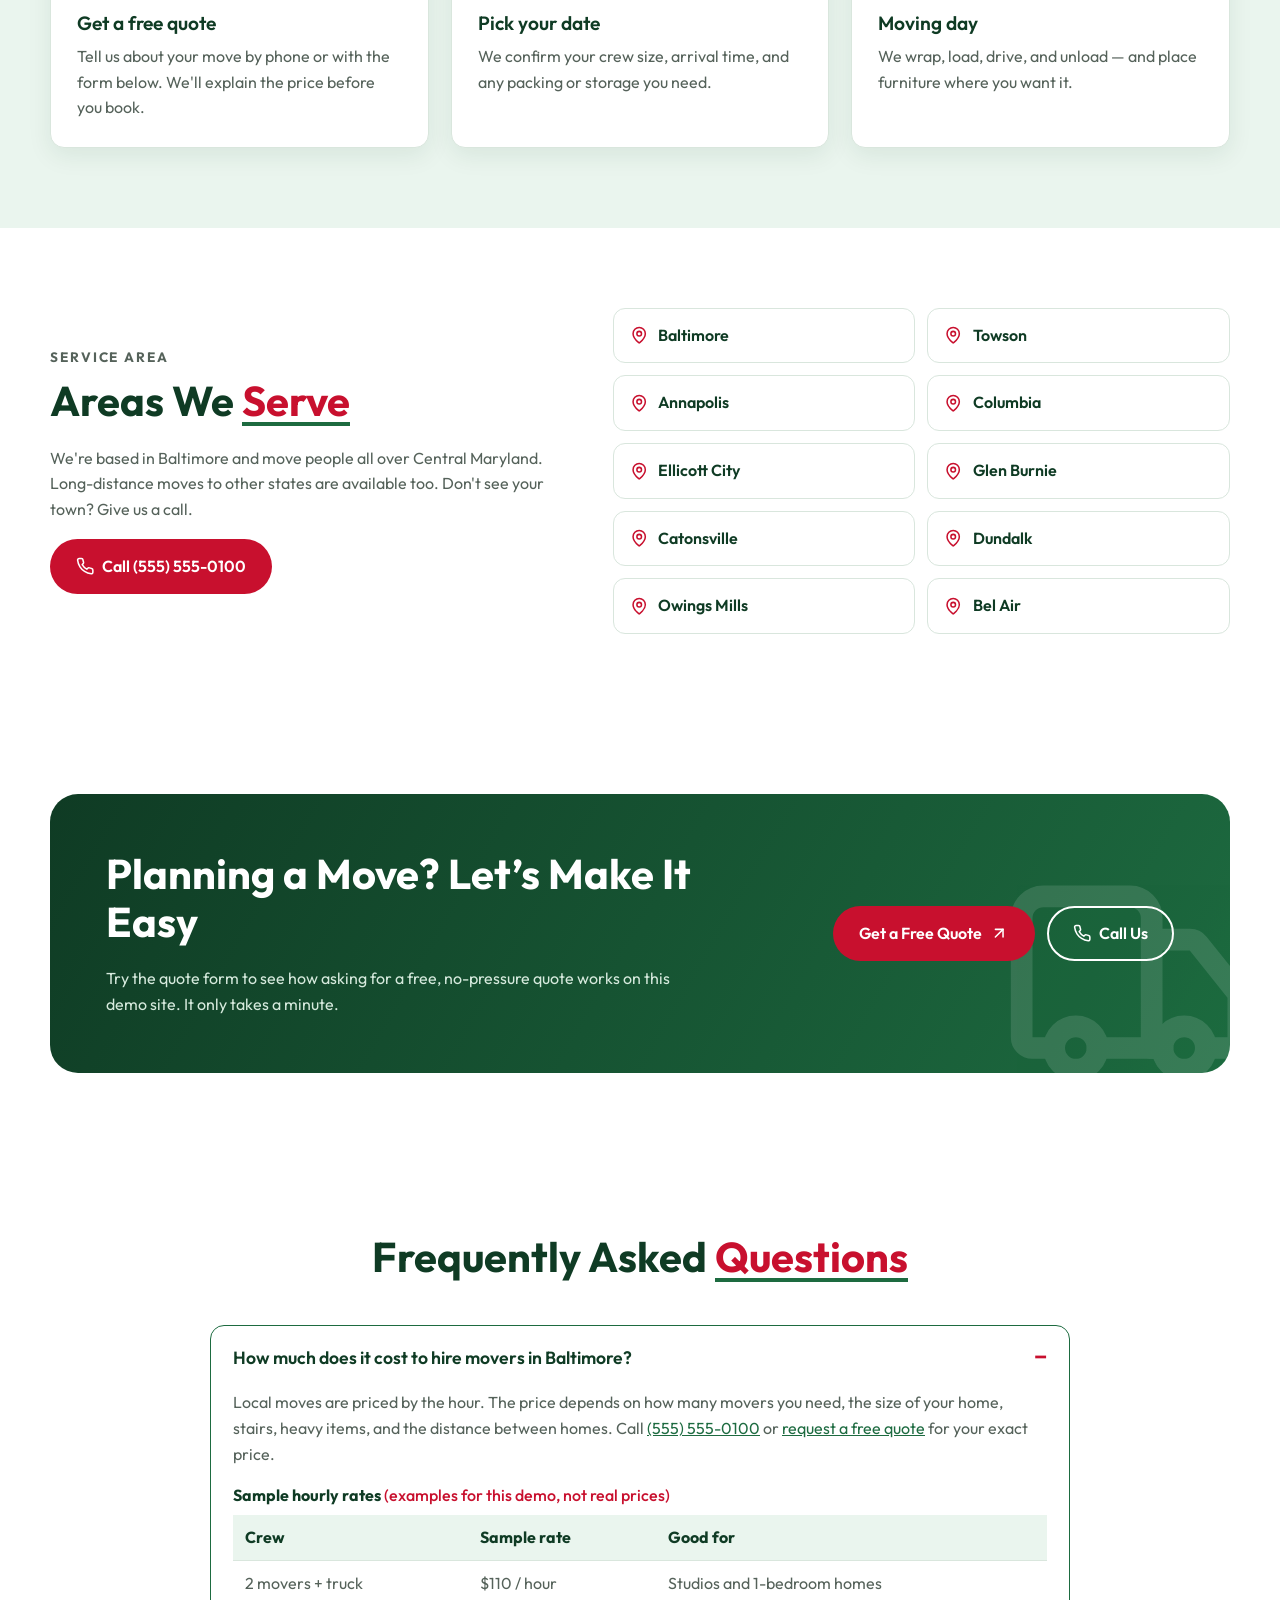
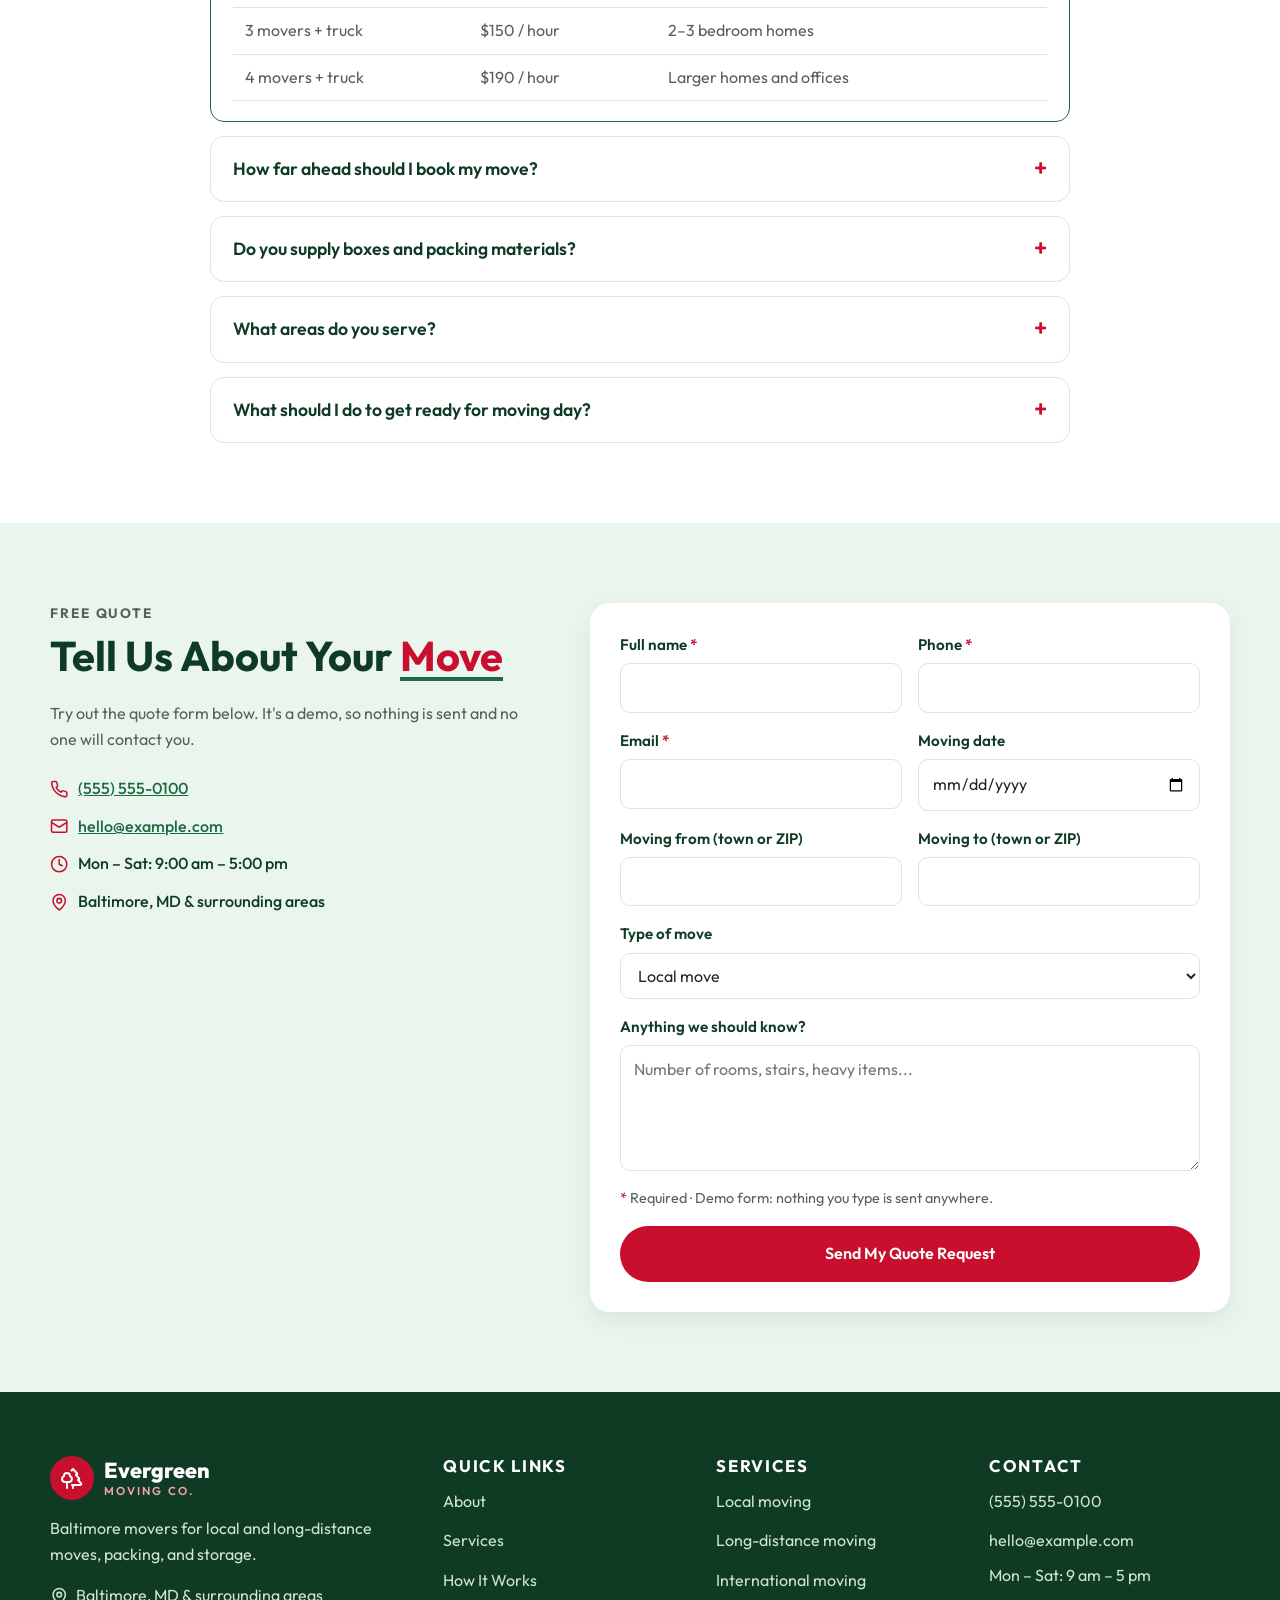
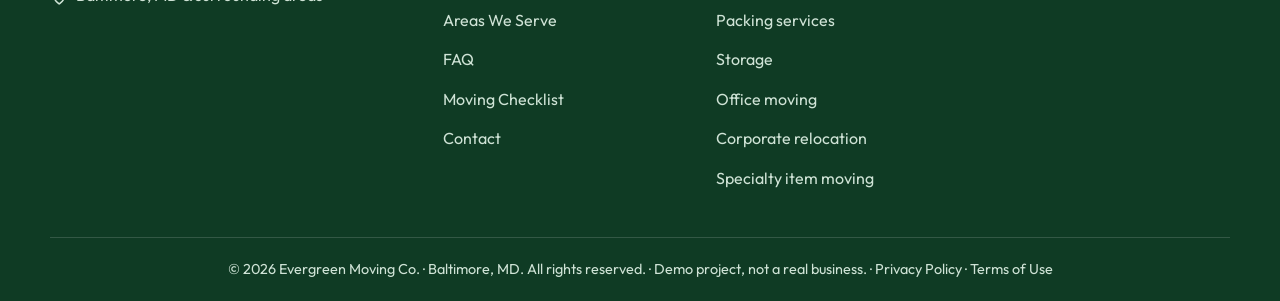
==== commit 3b97f2c4: "Add 4 pages, sample prices, and copy fixes from a brand review New pages (written fresh): - internat" ====
--- a/index.html
+++ b/index.html
@@ -4,7 +4,7 @@
   <meta charset="UTF-8">
   <meta name="viewport" content="width=device-width, initial-scale=1.0">
   <!-- Security rules: this page may only load files from this website, and may not send anything anywhere -->
-  <meta http-equiv="Content-Security-Policy" content="default-src 'self'; script-src 'self'; style-src 'self'; img-src 'self' data:; font-src 'self'; connect-src 'none'; form-action 'none'; base-uri 'self'; object-src 'none'; upgrade-insecure-requests">
+  <meta http-equiv="Content-Security-Policy" content="default-src 'self'; script-src 'self' 'sha256-Jb98KDvk2jSz5siP6sMkU650NRG7vMgKBBJ4yvZfYNE=' 'sha256-+3kH4JXWFyNoWCgdV30U/acqD8y0QVVfboiC7p5HTQo='; style-src 'self'; img-src 'self' data:; font-src 'self'; connect-src 'none'; form-action 'none'; base-uri 'self'; object-src 'none'">
 
   <!-- SEO basics -->
   <title>Movers in Baltimore, MD | Evergreen Moving Co.</title>
@@ -38,6 +38,7 @@
     Business details for Google and AI search (structured data).
     Keep these the same as the text on the page and your Google Business Profile.
   -->
+  <!-- If you edit the business info (application/ld+json) below, its fingerprint in the security rules above goes out of date. Nothing breaks, but validators will warn again. -->
   <script type="application/ld+json">
   {
     "@context": "https://schema.org",
@@ -49,7 +50,7 @@
         "url": "https://leonpokov21greatman.github.io/Evergreen_moving-Co/",
         "logo": "https://leonpokov21greatman.github.io/Evergreen_moving-Co/logo.png",
         "image": "https://leonpokov21greatman.github.io/Evergreen_moving-Co/og-image.jpg",
-        "description": "Locally owned Baltimore moving company offering local moving, long-distance moving, packing, storage, office moving, and specialty item moving.",
+        "description": "Baltimore moving company offering local moving, long-distance moving, packing, storage, office moving, and specialty item moving.",
         "telephone": "+1-555-555-0100",
         "email": "hello@example.com",
         "address": {
@@ -82,9 +83,11 @@
           "itemListElement": [
             {"@type": "Offer", "itemOffered": {"@type": "Service", "name": "Local moving"}},
             {"@type": "Offer", "itemOffered": {"@type": "Service", "name": "Long-distance moving"}},
+            {"@type": "Offer", "itemOffered": {"@type": "Service", "name": "International moving"}},
             {"@type": "Offer", "itemOffered": {"@type": "Service", "name": "Packing services"}},
             {"@type": "Offer", "itemOffered": {"@type": "Service", "name": "Storage"}},
             {"@type": "Offer", "itemOffered": {"@type": "Service", "name": "Office moving"}},
+            {"@type": "Offer", "itemOffered": {"@type": "Service", "name": "Corporate relocation"}},
             {"@type": "Offer", "itemOffered": {"@type": "Service", "name": "Specialty item moving"}}
           ]
         }
@@ -158,6 +161,7 @@
         <li><a href="#how-it-works">How It Works</a></li>
         <li><a href="#areas">Areas</a></li>
         <li><a href="#faq">FAQ</a></li>
+          <li><a href="moving-checklist.html">Moving Checklist</a></li>
         <li><a href="#quote">Contact</a></li>
         <!-- Only shows in the phone menu, since the header hides the number on small screens -->
         <li class="nav-call"><a href="tel:+15555550100">Call (555) 555-0100</a></li>
@@ -171,13 +175,13 @@
     <section class="hero" aria-labelledby="hero-title">
       <div class="container hero-inner">
         <div class="hero-text">
-          <p class="eyebrow"><svg class="lucide lucide-map-pin" xmlns="http://www.w3.org/2000/svg" viewBox="0 0 24 24" fill="none" stroke="currentColor" stroke-width="2" stroke-linecap="round" stroke-linejoin="round" aria-hidden="true" focusable="false"><path d="M20 10c0 4.993-5.539 10.193-7.399 11.799a1 1 0 0 1-1.202 0C9.539 20.193 4 14.993 4 10a8 8 0 0 1 16 0"/><circle cx="12" cy="10" r="3"/></svg> Locally owned in Baltimore, MD</p>
+          <p class="eyebrow"><svg class="lucide lucide-map-pin" xmlns="http://www.w3.org/2000/svg" viewBox="0 0 24 24" fill="none" stroke="currentColor" stroke-width="2" stroke-linecap="round" stroke-linejoin="round" aria-hidden="true" focusable="false"><path d="M20 10c0 4.993-5.539 10.193-7.399 11.799a1 1 0 0 1-1.202 0C9.539 20.193 4 14.993 4 10a8 8 0 0 1 16 0"/><circle cx="12" cy="10" r="3"/></svg> Based in Baltimore, MD</p>
           <h1 id="hero-title">Baltimore's Friendly, <span class="highlight">Careful</span> Movers</h1>
           <p class="hero-sub">Local moves, long-distance moves, full packing, and storage &mdash; handled by a Baltimore crew that treats your things like their own.</p>
           <div class="hero-buttons">
             <a class="btn btn-red" href="#quote">Get a Free Quote <svg class="lucide lucide-arrow-up-right" xmlns="http://www.w3.org/2000/svg" viewBox="0 0 24 24" fill="none" stroke="currentColor" stroke-width="2" stroke-linecap="round" stroke-linejoin="round" aria-hidden="true" focusable="false"><path d="M7 7h10v10"/><path d="M7 17 17 7"/></svg></a>
             <a class="btn btn-outline" href="tel:+15555550100"><svg class="lucide lucide-phone" xmlns="http://www.w3.org/2000/svg" viewBox="0 0 24 24" fill="none" stroke="currentColor" stroke-width="2" stroke-linecap="round" stroke-linejoin="round" aria-hidden="true" focusable="false"><path d="M22 16.92v3a2 2 0 0 1-2.18 2 19.79 19.79 0 0 1-8.63-3.07 19.5 19.5 0 0 1-6-6 19.79 19.79 0 0 1-3.07-8.67A2 2 0 0 1 4.11 2h3a2 2 0 0 1 2 1.72 12.84 12.84 0 0 0 .7 2.81 2 2 0 0 1-.45 2.11L8.09 9.91a16 16 0 0 0 6 6l1.27-1.27a2 2 0 0 1 2.11-.45 12.84 12.84 0 0 0 2.81.7A2 2 0 0 1 22 16.92z"/></svg> Call (555) 555-0100</a>
-            <a class="btn btn-outline" href="#moving-tips"><svg class="lucide lucide-lightbulb" xmlns="http://www.w3.org/2000/svg" viewBox="0 0 24 24" fill="none" stroke="currentColor" stroke-width="2" stroke-linecap="round" stroke-linejoin="round" aria-hidden="true" focusable="false"><path d="M15 14c.2-1 .7-1.7 1.5-2.5 1-.9 1.5-2.2 1.5-3.5A6 6 0 0 0 6 8c0 1 .2 2.2 1.5 3.5.7.7 1.3 1.5 1.5 2.5"/><path d="M9 18h6"/><path d="M10 22h4"/></svg> Moving Tips</a>
+            <a class="btn btn-outline" href="moving-checklist.html"><svg class="lucide lucide-lightbulb" xmlns="http://www.w3.org/2000/svg" viewBox="0 0 24 24" fill="none" stroke="currentColor" stroke-width="2" stroke-linecap="round" stroke-linejoin="round" aria-hidden="true" focusable="false"><path d="M15 14c.2-1 .7-1.7 1.5-2.5 1-.9 1.5-2.2 1.5-3.5A6 6 0 0 0 6 8c0 1 .2 2.2 1.5 3.5.7.7 1.3 1.5 1.5 2.5"/><path d="M9 18h6"/><path d="M10 22h4"/></svg> Moving Tips</a>
           </div>
         </div>
 
@@ -214,8 +218,8 @@
         </div>
         <div>
           <p class="section-tag">About Us</p>
-          <h2 id="about-title">Your Trusted Baltimore <span class="highlight">Moving</span> Company</h2>
-          <p>Evergreen Moving Co. is a locally owned moving company serving families, students, and businesses in Baltimore and across Central Maryland. We work on a simple promise: show up on time, be careful with every item, and charge a fair price.</p>
+          <h2 id="about-title">Meet Your Baltimore <span class="highlight">Moving</span> Crew</h2>
+          <p>Evergreen Moving Co. is a Baltimore moving company serving families, students, and businesses in Baltimore and across Central Maryland. We work on a simple promise: show up on time, be careful with every item, and charge a fair price.</p>
           <p>Our crews handle everything from studio apartments and Baltimore rowhouses to full office moves &mdash; and we know how to deal with narrow stairs, tight streets, and city parking.</p>
           <a class="btn btn-outline-green" href="#services">See Our Services <svg class="lucide lucide-arrow-up-right" xmlns="http://www.w3.org/2000/svg" viewBox="0 0 24 24" fill="none" stroke="currentColor" stroke-width="2" stroke-linecap="round" stroke-linejoin="round" aria-hidden="true" focusable="false"><path d="M7 7h10v10"/><path d="M7 17 17 7"/></svg></a>
         </div>
@@ -226,8 +230,8 @@
     <section class="section trust" aria-labelledby="trust-title">
       <div class="container">
         <div class="section-head">
-          <h2 id="trust-title">Why People <span class="highlight">Trust</span> Us</h2>
-          <p>There are lots of movers in Baltimore. Here's what makes us different.</p>
+          <h2 id="trust-title">Why Choose <span class="highlight">Evergreen</span></h2>
+          <p>Here&rsquo;s what you can expect when Evergreen handles your move.</p>
         </div>
         <div class="features">
           <article class="feature">
@@ -255,7 +259,7 @@
             <span class="feature-icon"><svg class="lucide lucide-badge-dollar-sign" xmlns="http://www.w3.org/2000/svg" viewBox="0 0 24 24" fill="none" stroke="currentColor" stroke-width="2" stroke-linecap="round" stroke-linejoin="round" aria-hidden="true" focusable="false"><path d="M3.85 8.62a4 4 0 0 1 4.78-4.77 4 4 0 0 1 6.74 0 4 4 0 0 1 4.78 4.78 4 4 0 0 1 0 6.74 4 4 0 0 1-4.77 4.78 4 4 0 0 1-6.75 0 4 4 0 0 1-4.78-4.77 4 4 0 0 1 0-6.76Z"/><path d="M16 8h-6a2 2 0 1 0 0 4h4a2 2 0 1 1 0 4H8"/><path d="M12 18V6"/></svg></span>
             <div>
               <h3>Honest pricing</h3>
-              <p>Clear hourly rates explained up front. No hidden fees.</p>
+              <p>Clear hourly rates, explained before you book.</p>
             </div>
           </article>
         </div>
@@ -270,7 +274,7 @@
           <h2 id="services-title">Baltimore <span class="highlight">Moving</span> Services</h2>
           <p>Whatever kind of move you're planning, we have a service that fits.</p>
         </div>
-        <div class="card-grid three">
+        <div class="card-grid four">
           <article class="card service" id="local-moving">
             <span class="card-icon"><svg class="lucide lucide-map-pin" xmlns="http://www.w3.org/2000/svg" viewBox="0 0 24 24" fill="none" stroke="currentColor" stroke-width="2" stroke-linecap="round" stroke-linejoin="round" aria-hidden="true" focusable="false"><path d="M20 10c0 4.993-5.539 10.193-7.399 11.799a1 1 0 0 1-1.202 0C9.539 20.193 4 14.993 4 10a8 8 0 0 1 16 0"/><circle cx="12" cy="10" r="3"/></svg></span>
             <h3>Local Moving in Baltimore</h3>
@@ -283,6 +287,12 @@
             <p>Moving out of Maryland? We plan the route and keep you updated the whole way.</p>
             <a class="card-link" href="long-distance-moving.html">More about long-distance moving <svg class="lucide lucide-chevron-right" xmlns="http://www.w3.org/2000/svg" viewBox="0 0 24 24" fill="none" stroke="currentColor" stroke-width="2" stroke-linecap="round" stroke-linejoin="round" aria-hidden="true" focusable="false"><path d="m9 18 6-6-6-6"/></svg></a>
           </article>
+          <article class="card service" id="international-moving">
+            <span class="card-icon"><svg class="lucide lucide-globe" xmlns="http://www.w3.org/2000/svg" viewBox="0 0 24 24" fill="none" stroke="currentColor" stroke-width="2" stroke-linecap="round" stroke-linejoin="round" aria-hidden="true" focusable="false"><circle cx="12" cy="12" r="10"/><path d="M12 2a14.5 14.5 0 0 0 0 20 14.5 14.5 0 0 0 0-20"/><path d="M2 12h20"/></svg></span>
+            <h3>International Moving</h3>
+            <p>Moving abroad? We pack for the long trip and help you keep the paperwork straight.</p>
+            <a class="card-link" href="international-moving.html">More about international moving <svg class="lucide lucide-chevron-right" xmlns="http://www.w3.org/2000/svg" viewBox="0 0 24 24" fill="none" stroke="currentColor" stroke-width="2" stroke-linecap="round" stroke-linejoin="round" aria-hidden="true" focusable="false"><path d="m9 18 6-6-6-6"/></svg></a>
+          </article>
           <article class="card service" id="packing">
             <span class="card-icon"><svg class="lucide lucide-box" xmlns="http://www.w3.org/2000/svg" viewBox="0 0 24 24" fill="none" stroke="currentColor" stroke-width="2" stroke-linecap="round" stroke-linejoin="round" aria-hidden="true" focusable="false"><path d="M21 8a2 2 0 0 0-1-1.73l-7-4a2 2 0 0 0-2 0l-7 4A2 2 0 0 0 3 8v8a2 2 0 0 0 1 1.73l7 4a2 2 0 0 0 2 0l7-4A2 2 0 0 0 21 16Z"/><path d="m3.3 7 8.7 5 8.7-5"/><path d="M12 22V12"/></svg></span>
             <h3>Packing Services</h3>
@@ -300,6 +310,12 @@
             <h3>Office Moving</h3>
             <p>We move desks, files, and equipment after hours so your business keeps running.</p>
             <a class="card-link" href="office-moving.html">More about office moving <svg class="lucide lucide-chevron-right" xmlns="http://www.w3.org/2000/svg" viewBox="0 0 24 24" fill="none" stroke="currentColor" stroke-width="2" stroke-linecap="round" stroke-linejoin="round" aria-hidden="true" focusable="false"><path d="m9 18 6-6-6-6"/></svg></a>
+          </article>
+          <article class="card service" id="corporate-relocation">
+            <span class="card-icon"><svg class="lucide lucide-briefcase-business" xmlns="http://www.w3.org/2000/svg" viewBox="0 0 24 24" fill="none" stroke="currentColor" stroke-width="2" stroke-linecap="round" stroke-linejoin="round" aria-hidden="true" focusable="false"><path d="M12 12h.01"/><path d="M16 6V4a2 2 0 0 0-2-2h-4a2 2 0 0 0-2 2v2"/><path d="M22 13a18.15 18.15 0 0 1-20 0"/><rect width="20" height="14" x="2" y="6" rx="2"/></svg></span>
+            <h3>Corporate Relocation</h3>
+            <p>Relocating employees? One contact for your company and a smooth move for each person.</p>
+            <a class="card-link" href="corporate-relocation.html">More about corporate relocation <svg class="lucide lucide-chevron-right" xmlns="http://www.w3.org/2000/svg" viewBox="0 0 24 24" fill="none" stroke="currentColor" stroke-width="2" stroke-linecap="round" stroke-linejoin="round" aria-hidden="true" focusable="false"><path d="m9 18 6-6-6-6"/></svg></a>
           </article>
           <article class="card service" id="specialty-items">
             <span class="card-icon"><svg class="lucide lucide-piano" xmlns="http://www.w3.org/2000/svg" viewBox="0 0 24 24" fill="none" stroke="currentColor" stroke-width="2" stroke-linecap="round" stroke-linejoin="round" aria-hidden="true" focusable="false"><path d="M18.5 8c-1.4 0-2.6-.8-3.2-2A6.87 6.87 0 0 0 2 9v11a2 2 0 0 0 2 2h16a2 2 0 0 0 2-2v-8.5C22 9.6 20.4 8 18.5 8"/><path d="M2 14h20"/><path d="M6 14v4"/><path d="M10 14v4"/><path d="M14 14v4"/><path d="M18 14v4"/></svg></span>
@@ -374,8 +390,8 @@
       <div class="container">
         <div class="cta-banner">
           <div>
-            <h2 id="cta-title">Smooth Moves Start Here &mdash; Let's Get You Moving</h2>
-            <p>Moving should be exciting, not overwhelming. Tell us about your move and we'll send a free, no-pressure quote.</p>
+            <h2 id="cta-title">Planning a Move? Let&rsquo;s Make It Easy</h2>
+            <p>Try the quote form to see how asking for a free, no-pressure quote works on this demo site. It only takes a minute.</p>
           </div>
           <div class="cta-buttons">
             <a class="btn btn-red" href="#quote">Get a Free Quote <svg class="lucide lucide-arrow-up-right" xmlns="http://www.w3.org/2000/svg" viewBox="0 0 24 24" fill="none" stroke="currentColor" stroke-width="2" stroke-linecap="round" stroke-linejoin="round" aria-hidden="true" focusable="false"><path d="M7 7h10v10"/><path d="M7 17 17 7"/></svg></a>
@@ -400,13 +416,15 @@
             <summary>How much does it cost to hire movers in Baltimore?</summary>
             <div class="faq-body">
               <p>Local moves are priced by the hour. The price depends on how many movers you need, the size of your home, stairs, heavy items, and the distance between homes. Call <a href="tel:+15555550100">(555) 555-0100</a> or <a href="#quote">request a free quote</a> for your exact price.</p>
-              <!--
-                When your rates are set, you can add a price table here, like:
-                <table>
-                  <thead><tr><th scope="col">Moving crew</th><th scope="col">Hourly rate</th></tr></thead>
-                  <tbody><tr><td>2 movers + truck</td><td>$___/hr</td></tr></tbody>
-                </table>
-              -->
+              <table class="price-table">
+                <caption>Sample hourly rates <span>(examples for this demo, not real prices)</span></caption>
+                <thead><tr><th scope="col">Crew</th><th scope="col">Sample rate</th><th scope="col">Good for</th></tr></thead>
+                <tbody>
+                  <tr><td>2 movers + truck</td><td>$110 / hour</td><td>Studios and 1-bedroom homes</td></tr>
+                  <tr><td>3 movers + truck</td><td>$150 / hour</td><td>2&ndash;3 bedroom homes</td></tr>
+                  <tr><td>4 movers + truck</td><td>$190 / hour</td><td>Larger homes and offices</td></tr>
+                </tbody>
+              </table>
             </div>
           </details>
           <details>
@@ -517,6 +535,7 @@
           <li><a href="#how-it-works">How It Works</a></li>
           <li><a href="#areas">Areas We Serve</a></li>
           <li><a href="#faq">FAQ</a></li>
+          <li><a href="moving-checklist.html">Moving Checklist</a></li>
           <li><a href="#quote">Contact</a></li>
         </ul>
       </nav>
@@ -525,9 +544,11 @@
         <ul>
           <li><a href="local-moving.html">Local moving</a></li>
           <li><a href="long-distance-moving.html">Long-distance moving</a></li>
+          <li><a href="international-moving.html">International moving</a></li>
           <li><a href="packing-services.html">Packing services</a></li>
           <li><a href="storage.html">Storage</a></li>
           <li><a href="office-moving.html">Office moving</a></li>
+          <li><a href="corporate-relocation.html">Corporate relocation</a></li>
           <li><a href="specialty-items.html">Specialty item moving</a></li>
         </ul>
       </div>
@@ -541,7 +562,7 @@
       </div>
     </div>
     <div class="container footer-bottom">
-      <p>&copy; <span id="year">2026</span> Evergreen Moving Co. &middot; Baltimore, MD. All rights reserved. &middot; Demo project, not a real business. &middot; <a href="privacy.html">Privacy Policy</a></p>
+      <p>&copy; <span id="year">2026</span> Evergreen Moving Co. &middot; Baltimore, MD. All rights reserved. &middot; Demo project, not a real business. &middot; <a href="privacy.html">Privacy Policy</a> &middot; <a href="terms.html">Terms of Use</a></p>
     </div>
   </footer>
 
--- a/style.css
+++ b/style.css
@@ -389,15 +389,14 @@
 
 /* "More about..." links at the bottom of service cards */
 .card-link {
-  display: inline-flex;
-  align-items: center;
-  gap: 4px;
+  display: block; /* the arrow stays right after the last word, even when the text wraps */
   margin-top: 14px;
   font-weight: 600;
   color: var(--red);
   text-decoration: none;
 }
 .card-link:hover { text-decoration: underline; }
+.card-link svg { vertical-align: -3px; margin-left: 2px; }
 .service { display: flex; flex-direction: column; }
 .service p { flex: 1; }
 
@@ -710,6 +709,46 @@
 .notfound .hero-sub { margin-inline: auto; }
 .notfound .related-list { margin-top: 40px; }
 
+/* ============ MOVING CHECKLIST ============ */
+.checklist-progress { margin: 16px 0 0; font-weight: 700; color: var(--green); }
+.checklist-group { margin-bottom: 36px; }
+.checklist-group h2 { font-size: 1.4rem; border-bottom: 3px solid var(--red); display: inline-block; padding-bottom: 4px; }
+.checklist { list-style: none; padding: 0; margin: 12px 0 0; display: grid; gap: 8px; }
+.checklist label {
+  display: flex;
+  gap: 12px;
+  align-items: flex-start;
+  padding: 12px 14px;
+  border: 1px solid var(--border);
+  border-radius: 12px;
+  background: var(--white);
+  cursor: pointer;
+}
+.checklist label:hover { border-color: var(--green); }
+.checklist input {
+  width: 24px;
+  height: 24px;
+  margin: 1px 0 0;
+  flex-shrink: 0;
+  accent-color: var(--green);
+  cursor: pointer;
+}
+.checklist input:checked + span { color: var(--muted); text-decoration: line-through; }
+
+/* Sample price table caption */
+.price-table caption { text-align: left; font-weight: 700; color: var(--green-dark); padding-bottom: 6px; }
+.price-table caption span { font-weight: 500; color: var(--red); }
+
+/* When printing: just the content, no banner colors, menus or buttons */
+@media print {
+  .site-header, .site-footer, .cta-banner, .hero-buttons, .skip-link, .related { display: none !important; }
+  .demo-banner { background: none; color: #000; border-bottom: 1px solid #000; }
+  .page-hero { background: none; padding: 0 0 12px; }
+  .section { padding: 12px 0; }
+  .checklist label { border: 0; padding: 4px 0; }
+  body { color: #000; }
+}
+
 /* ============ TABLET ============ */
 @media (max-width: 960px) {
   .card-grid.four { grid-template-columns: repeat(2, 1fr); }
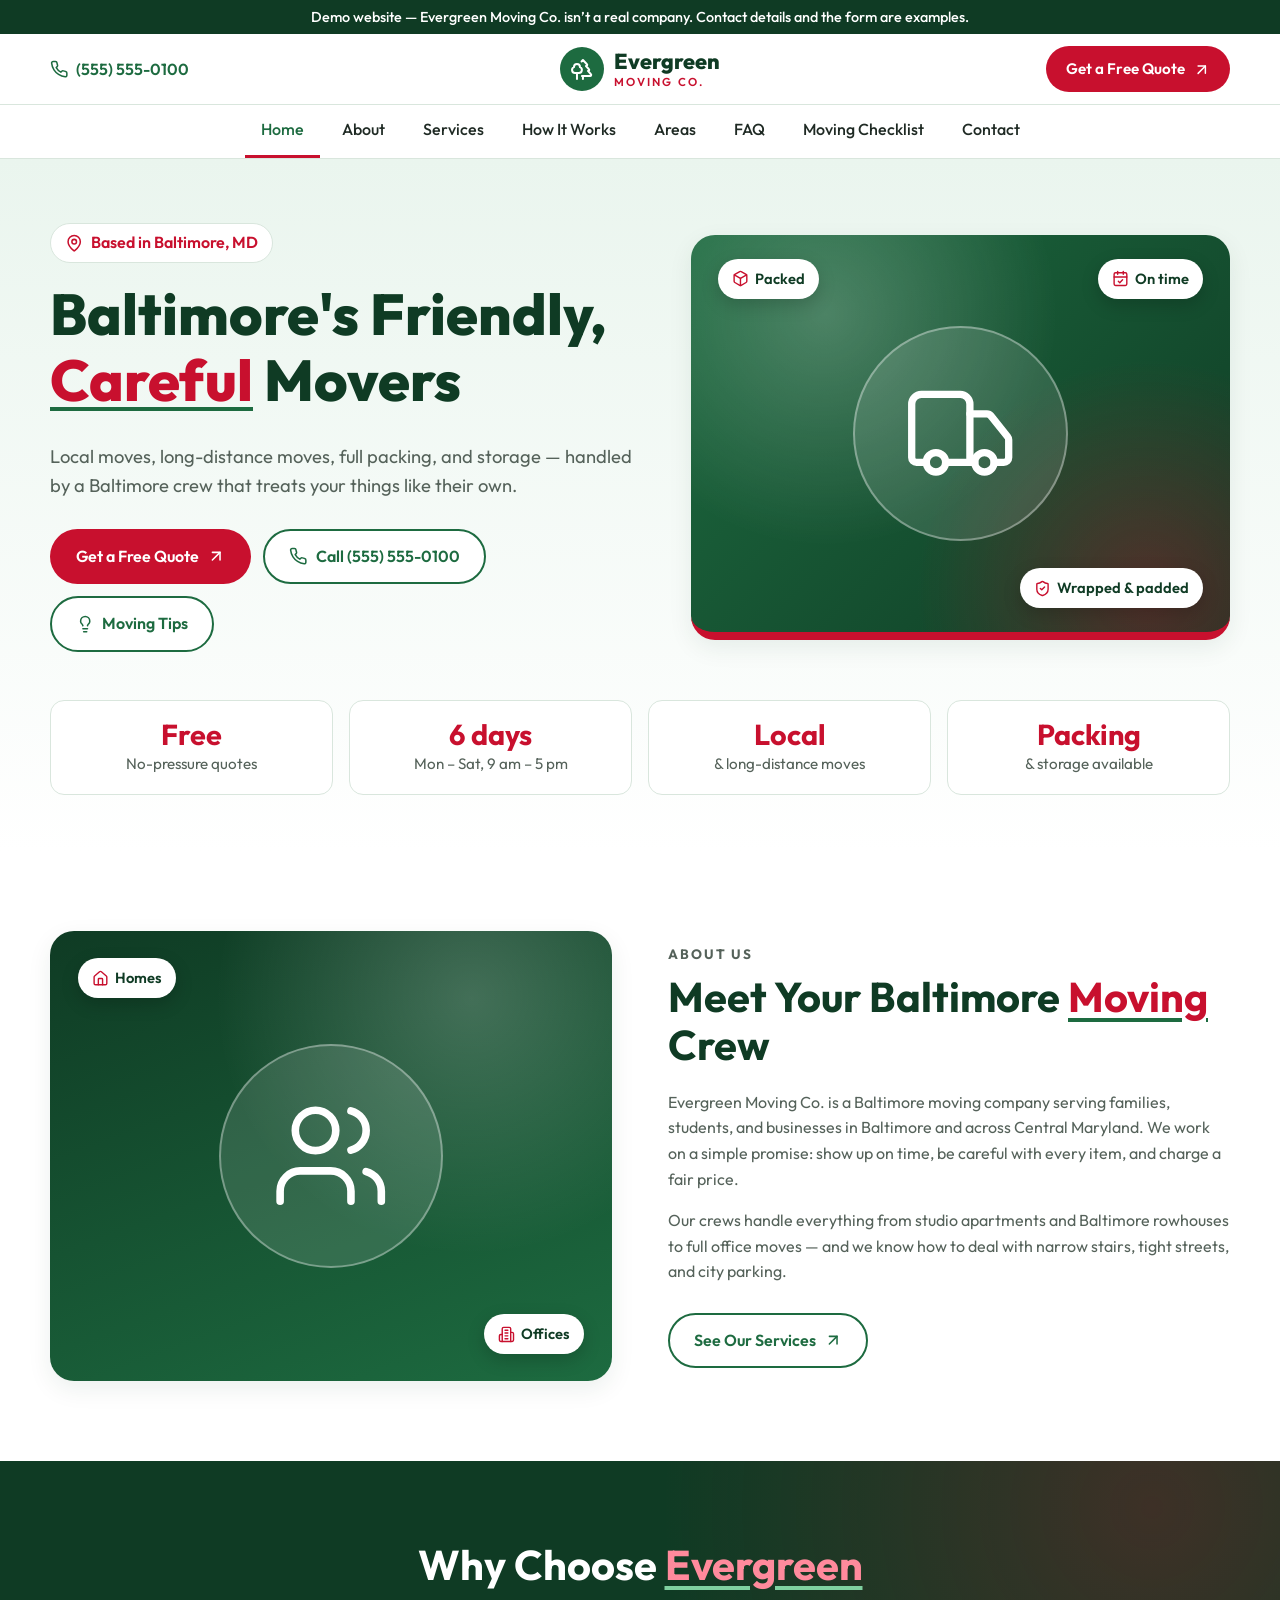
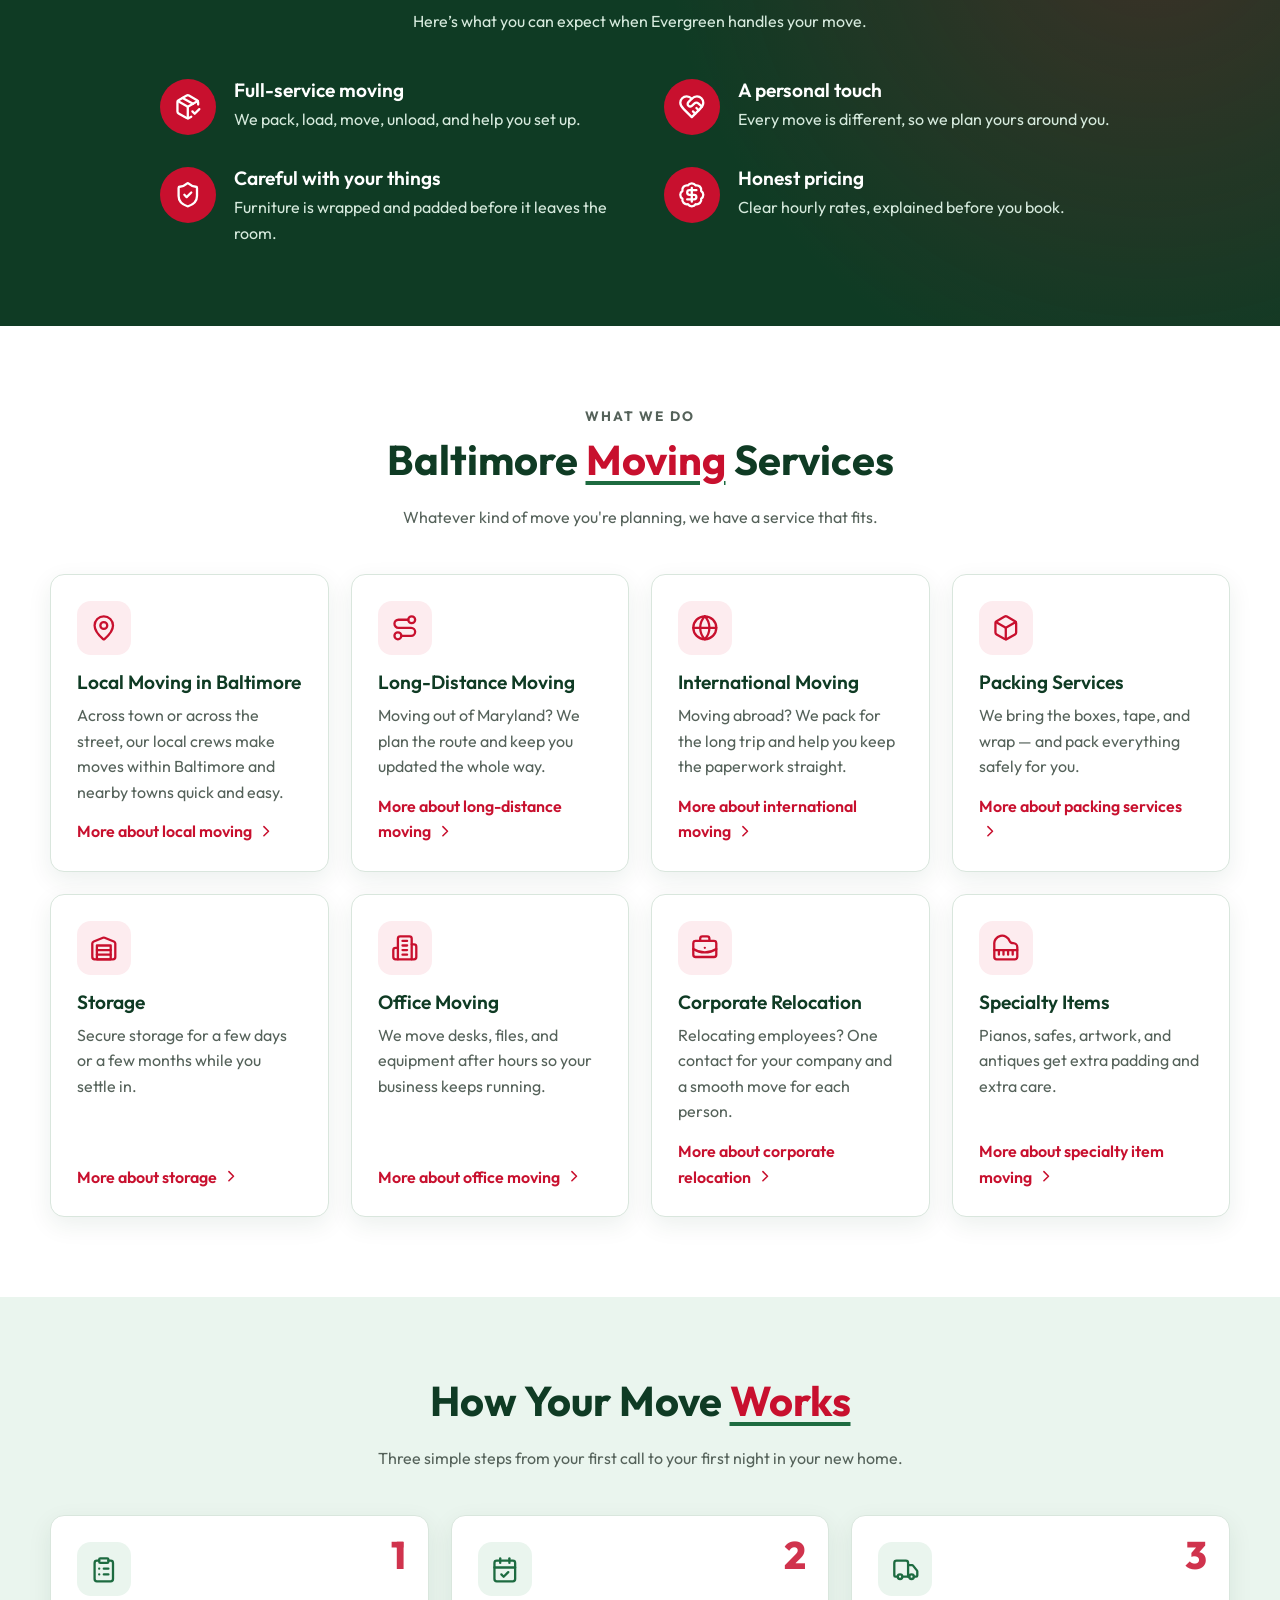
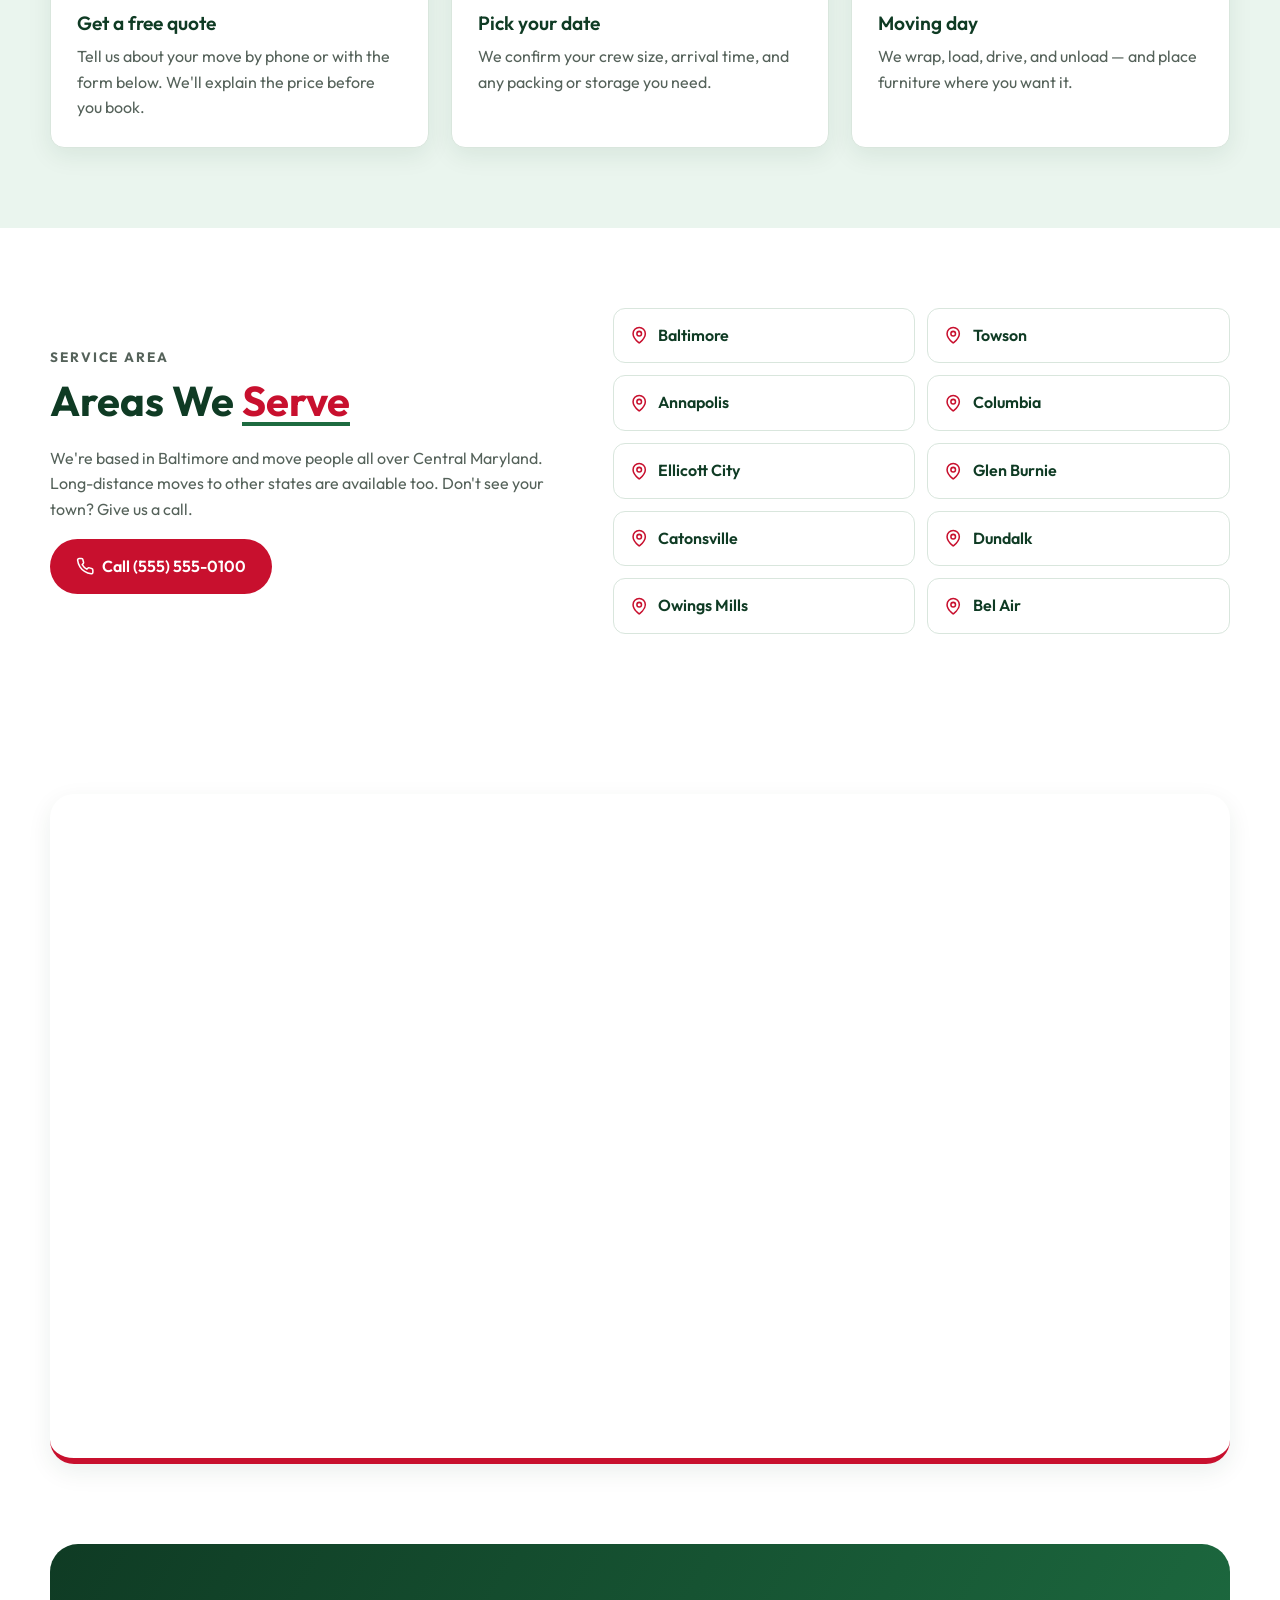
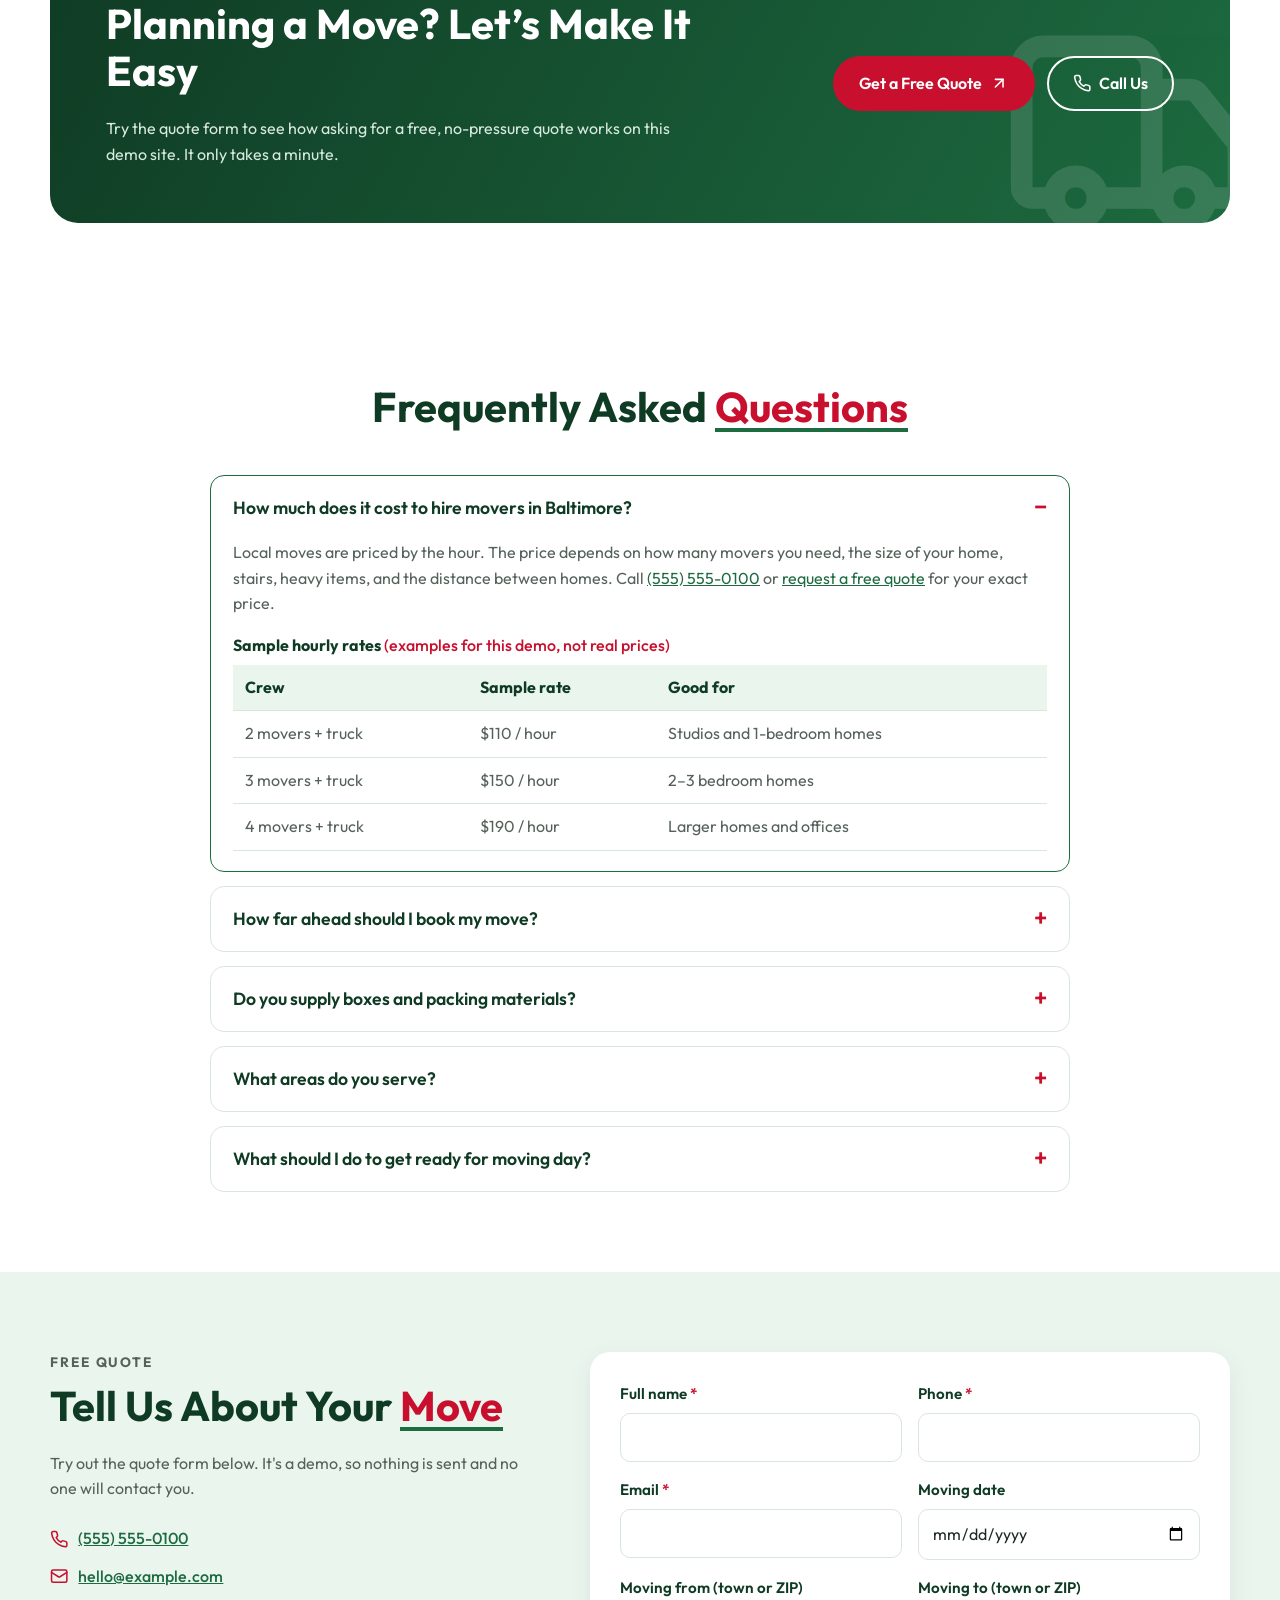
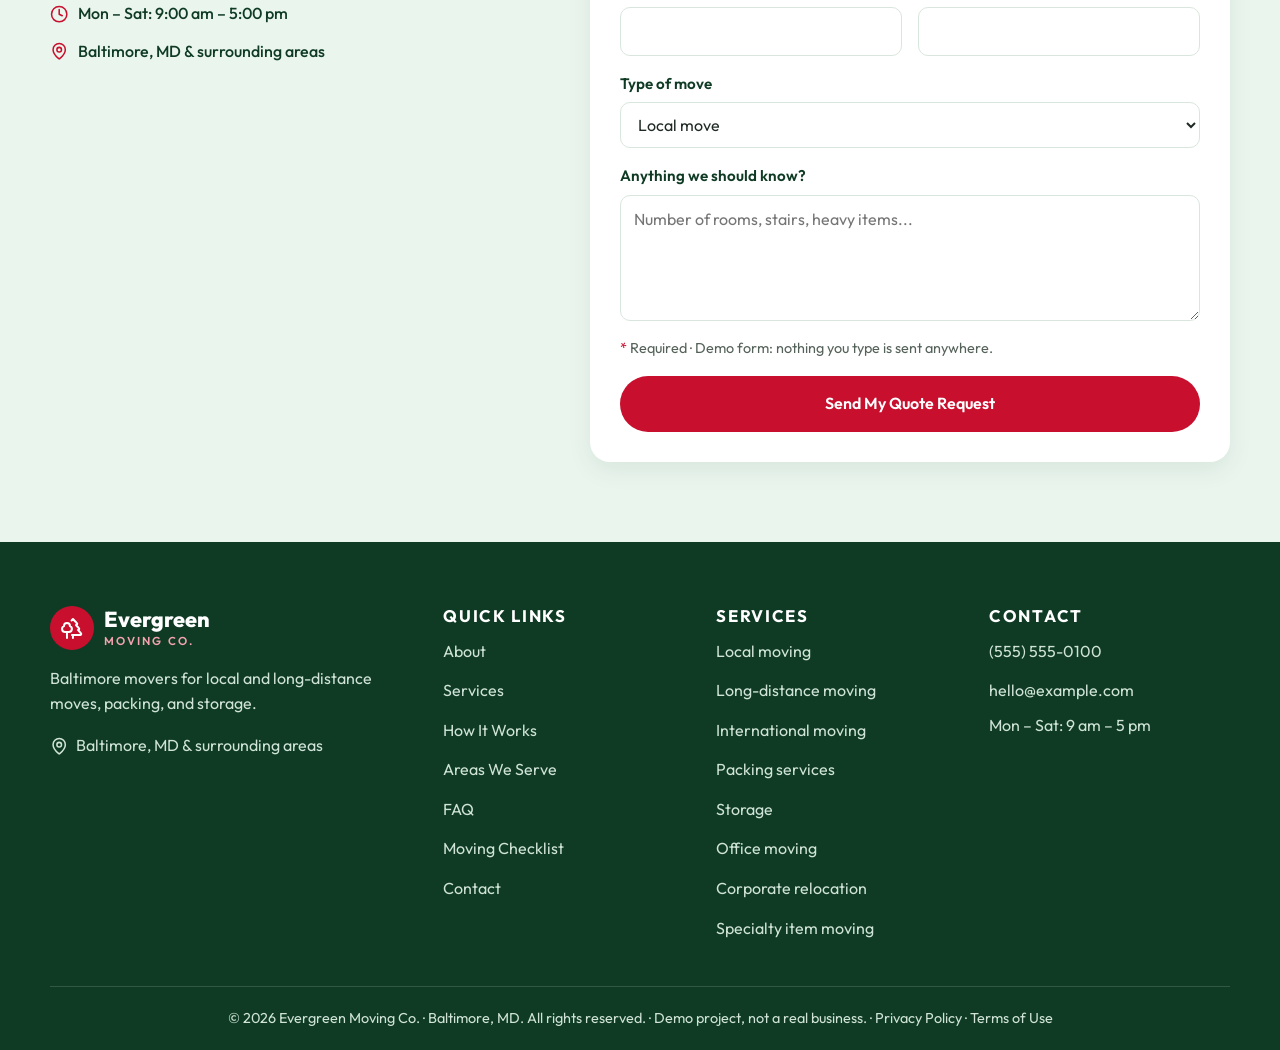
==== commit 2f39395e: "Add gold Nike-style promo banner to the home page A designed ad graphic ("We've got this." in gold i" ====
--- a/index.html
+++ b/index.html
@@ -4,7 +4,7 @@
   <meta charset="UTF-8">
   <meta name="viewport" content="width=device-width, initial-scale=1.0">
   <!-- Security rules: this page may only load files from this website, and may not send anything anywhere -->
-  <meta http-equiv="Content-Security-Policy" content="default-src 'self'; script-src 'self' 'sha256-Jb98KDvk2jSz5siP6sMkU650NRG7vMgKBBJ4yvZfYNE=' 'sha256-+3kH4JXWFyNoWCgdV30U/acqD8y0QVVfboiC7p5HTQo='; style-src 'self'; img-src 'self' data:; font-src 'self'; connect-src 'none'; form-action 'none'; base-uri 'self'; object-src 'none'">
+  <meta http-equiv="Content-Security-Policy" content="default-src 'self'; script-src 'self'; style-src 'self'; img-src 'self' data:; font-src 'self'; connect-src 'none'; form-action 'none'; base-uri 'self'; object-src 'none'">
 
   <!-- SEO basics -->
   <title>Movers in Baltimore, MD | Evergreen Moving Co.</title>
@@ -38,7 +38,6 @@
     Business details for Google and AI search (structured data).
     Keep these the same as the text on the page and your Google Business Profile.
   -->
-  <!-- If you edit the business info (application/ld+json) below, its fingerprint in the security rules above goes out of date. Nothing breaks, but validators will warn again. -->
   <script type="application/ld+json">
   {
     "@context": "https://schema.org",
@@ -385,6 +384,18 @@
       </div>
     </section>
 
+    <!-- ============ PROMO BANNER ============ -->
+    <!-- A designed ad graphic. Phones get the smaller 800px file; it only loads when scrolled near. -->
+    <section class="section promo" aria-label="Evergreen promo banner">
+      <div class="container">
+        <img class="promo-img" src="images/evergreen-ad-1600.jpg"
+             srcset="images/evergreen-ad-800.jpg 800w, images/evergreen-ad-1600.jpg 1600w"
+             sizes="(max-width: 1212px) calc(100vw - 32px), 1180px"
+             width="1600" height="900" loading="lazy" decoding="async"
+             alt="Ad: &ldquo;We&rsquo;ve got this. Heavy lifting. Zero stress.&rdquo; in gold capitals beside a gold moving truck, Evergreen Moving Co., demo design">
+      </div>
+    </section>
+
     <!-- ============ CALL-TO-ACTION BANNER ============ -->
     <section class="section" aria-labelledby="cta-title">
       <div class="container">
--- a/style.css
+++ b/style.css
@@ -479,6 +479,16 @@
   color: var(--green-dark);
 }
 .area-list svg { color: var(--red); }
+
+/* ============ PROMO BANNER ============ */
+.promo { padding-bottom: 0; }
+.promo-img {
+  width: 100%;
+  height: auto;
+  border-radius: 24px;
+  box-shadow: var(--shadow);
+  border-bottom: 6px solid var(--red);
+}
 
 /* ============ CTA BANNER ============ */
 .cta-banner {
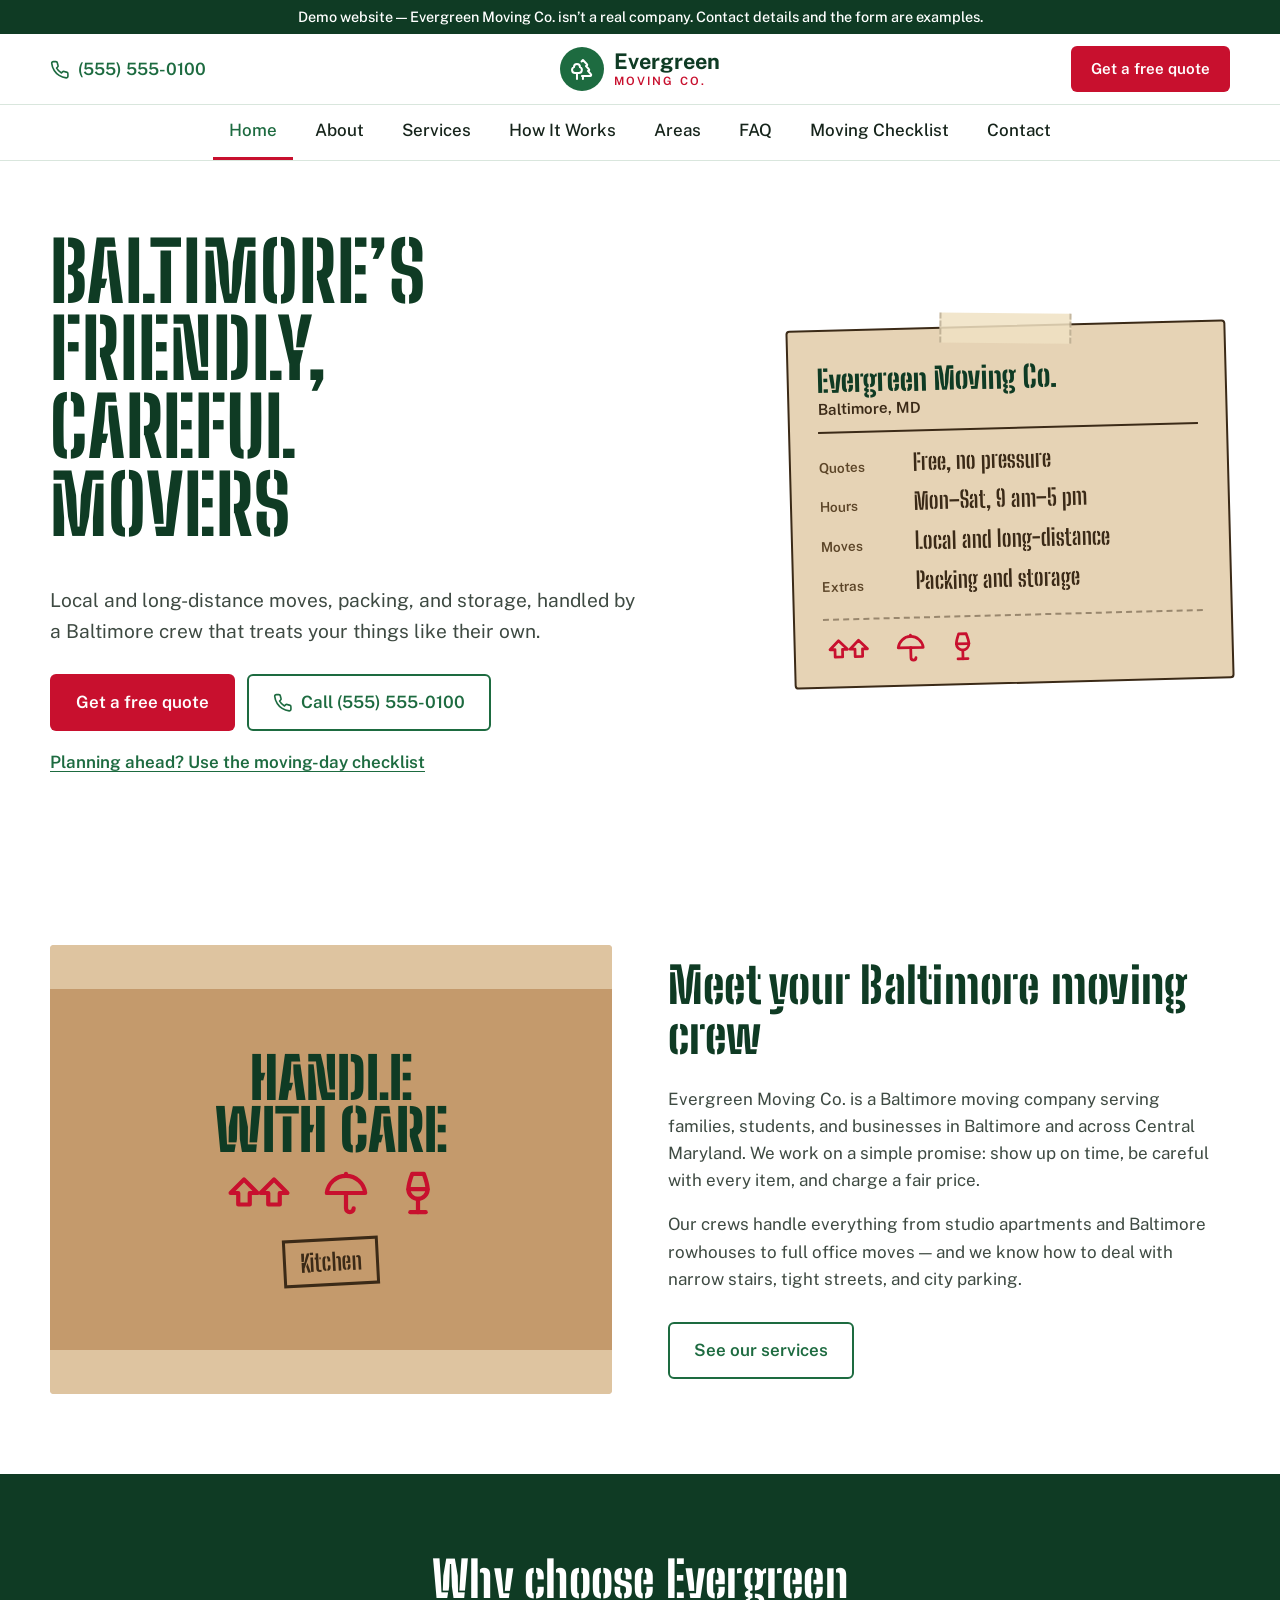
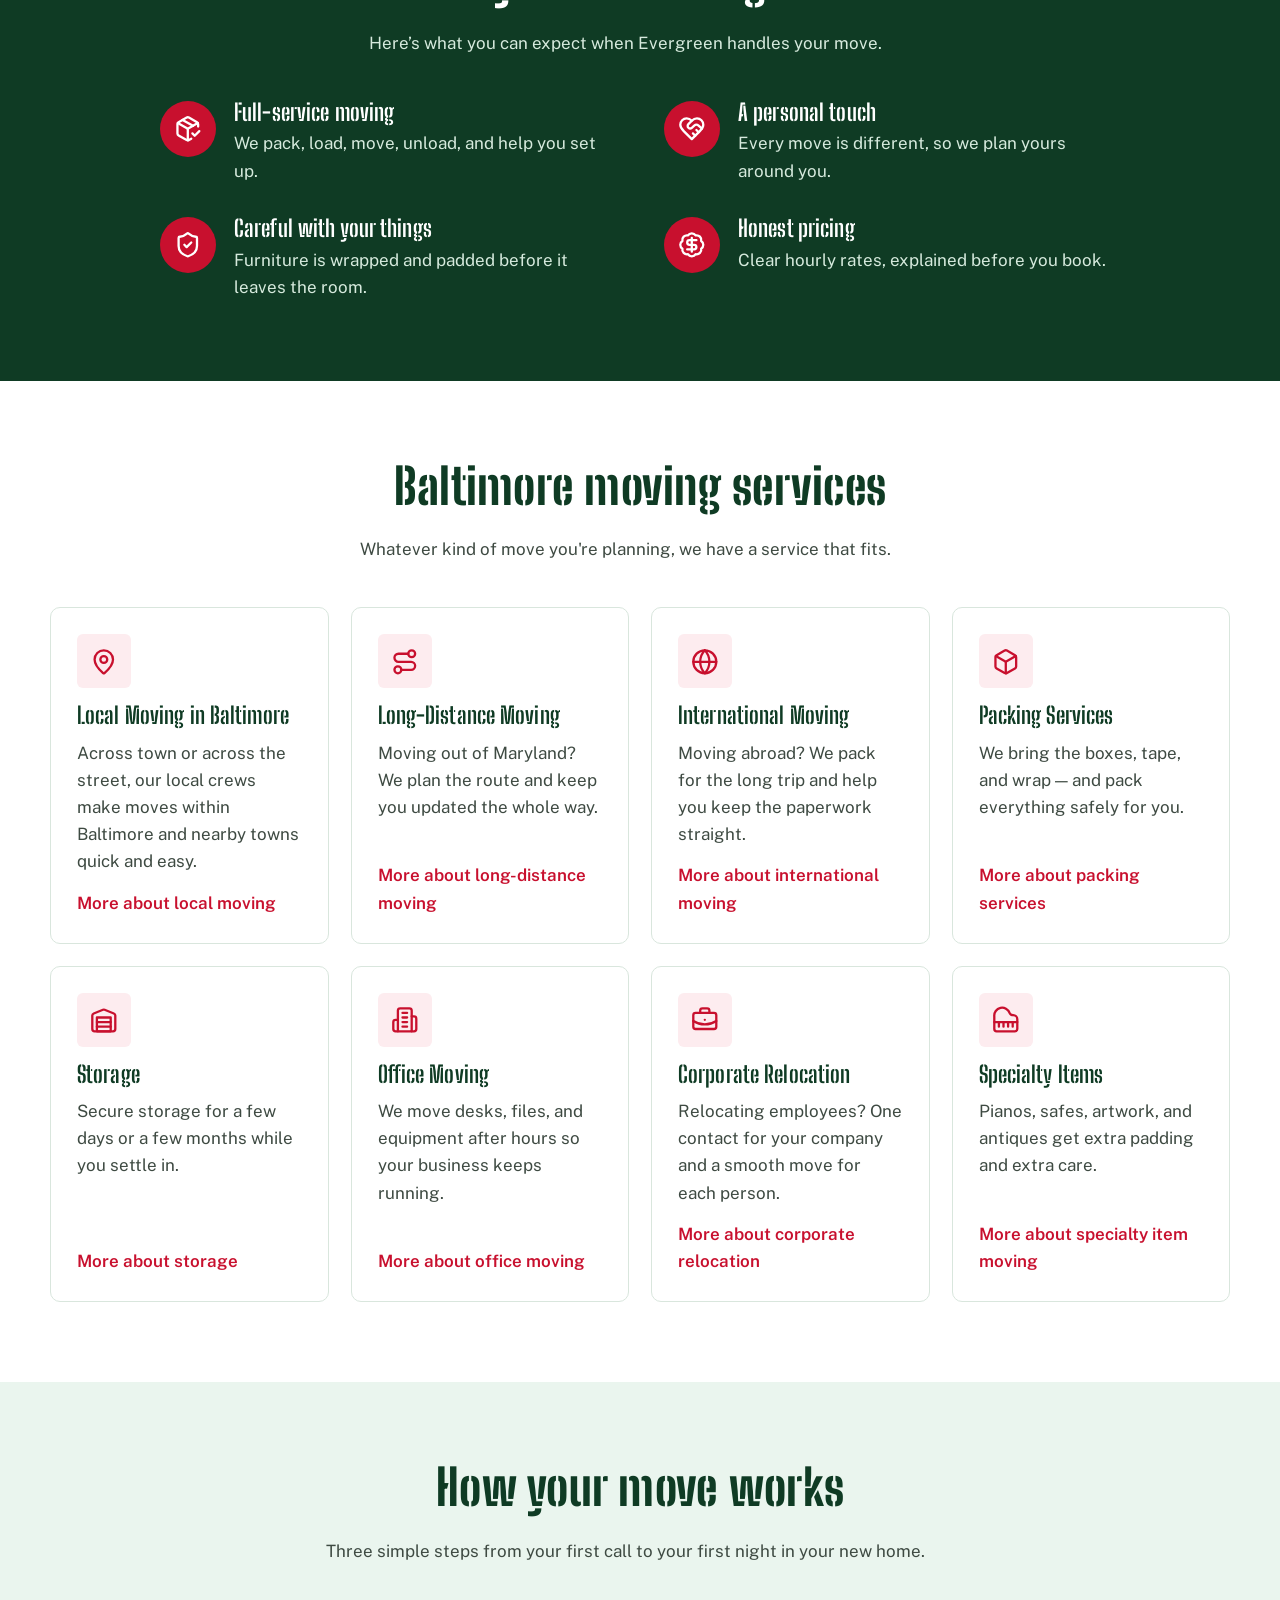
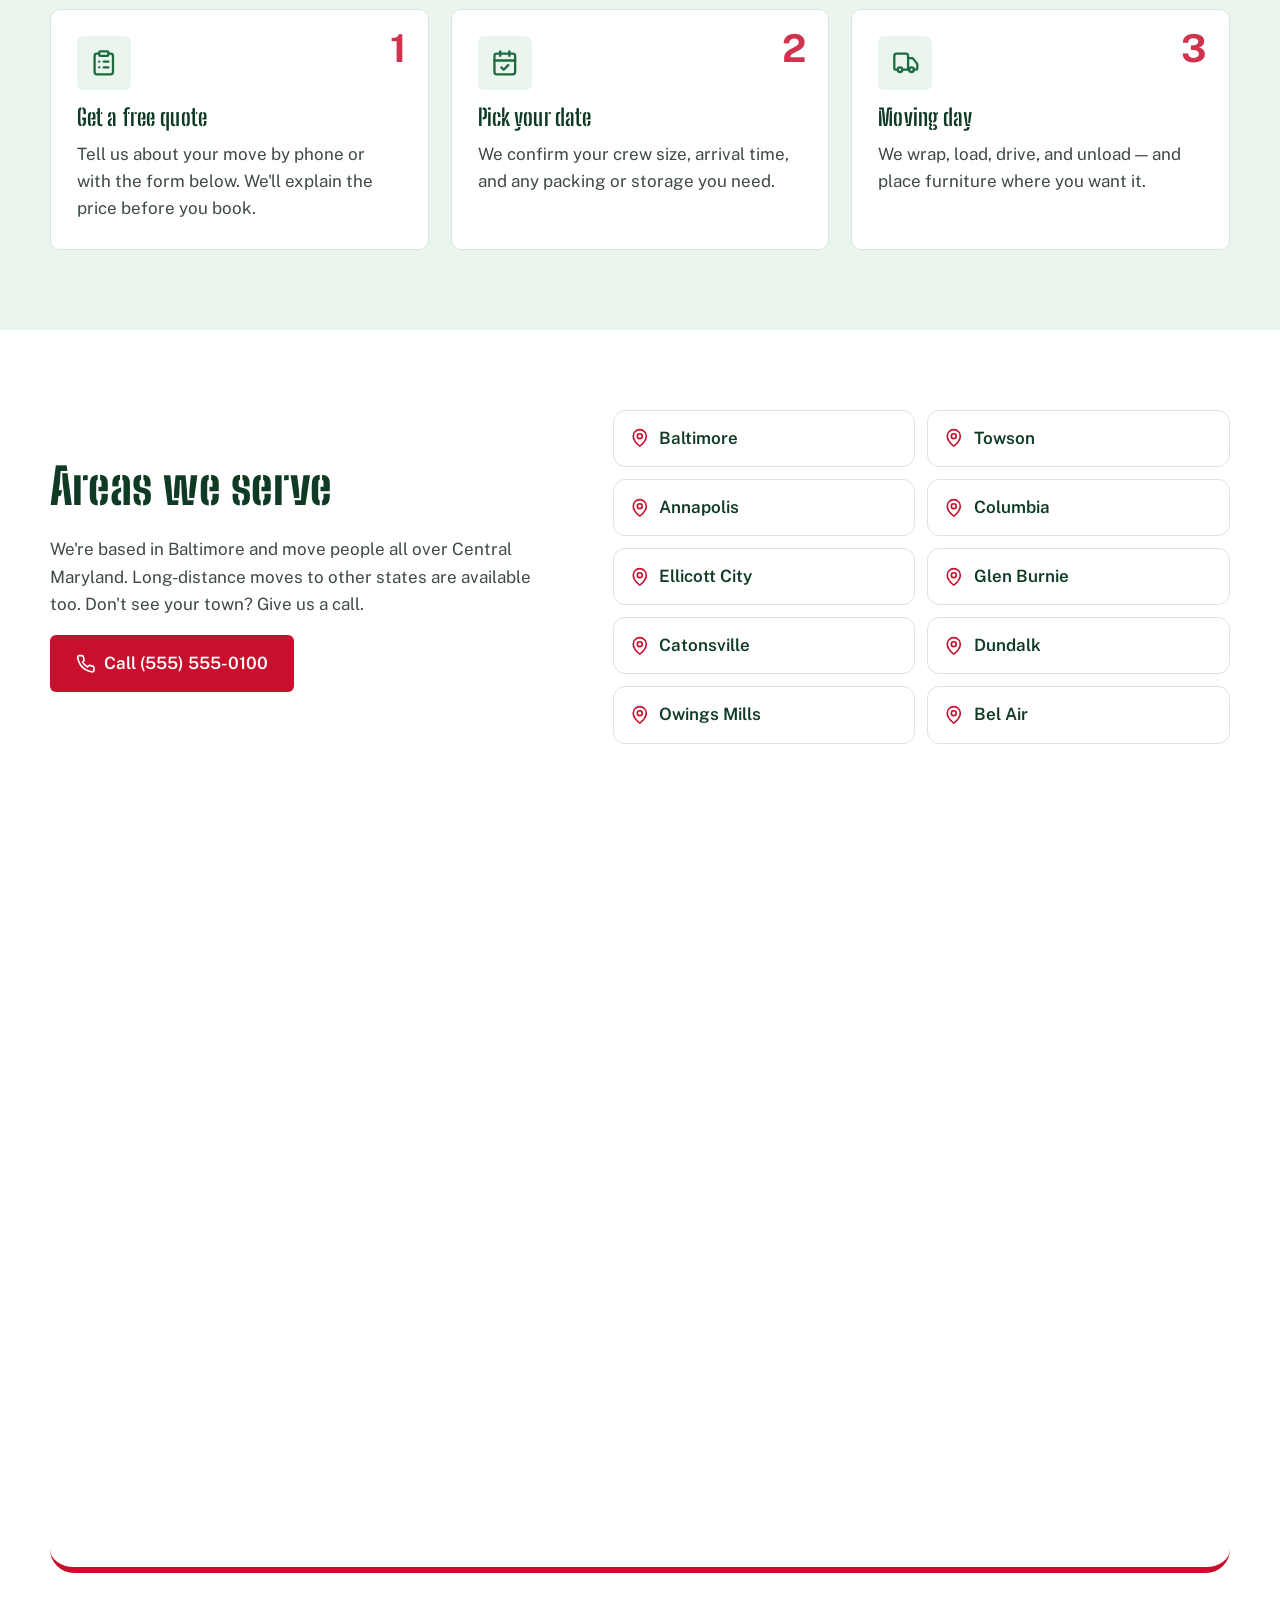
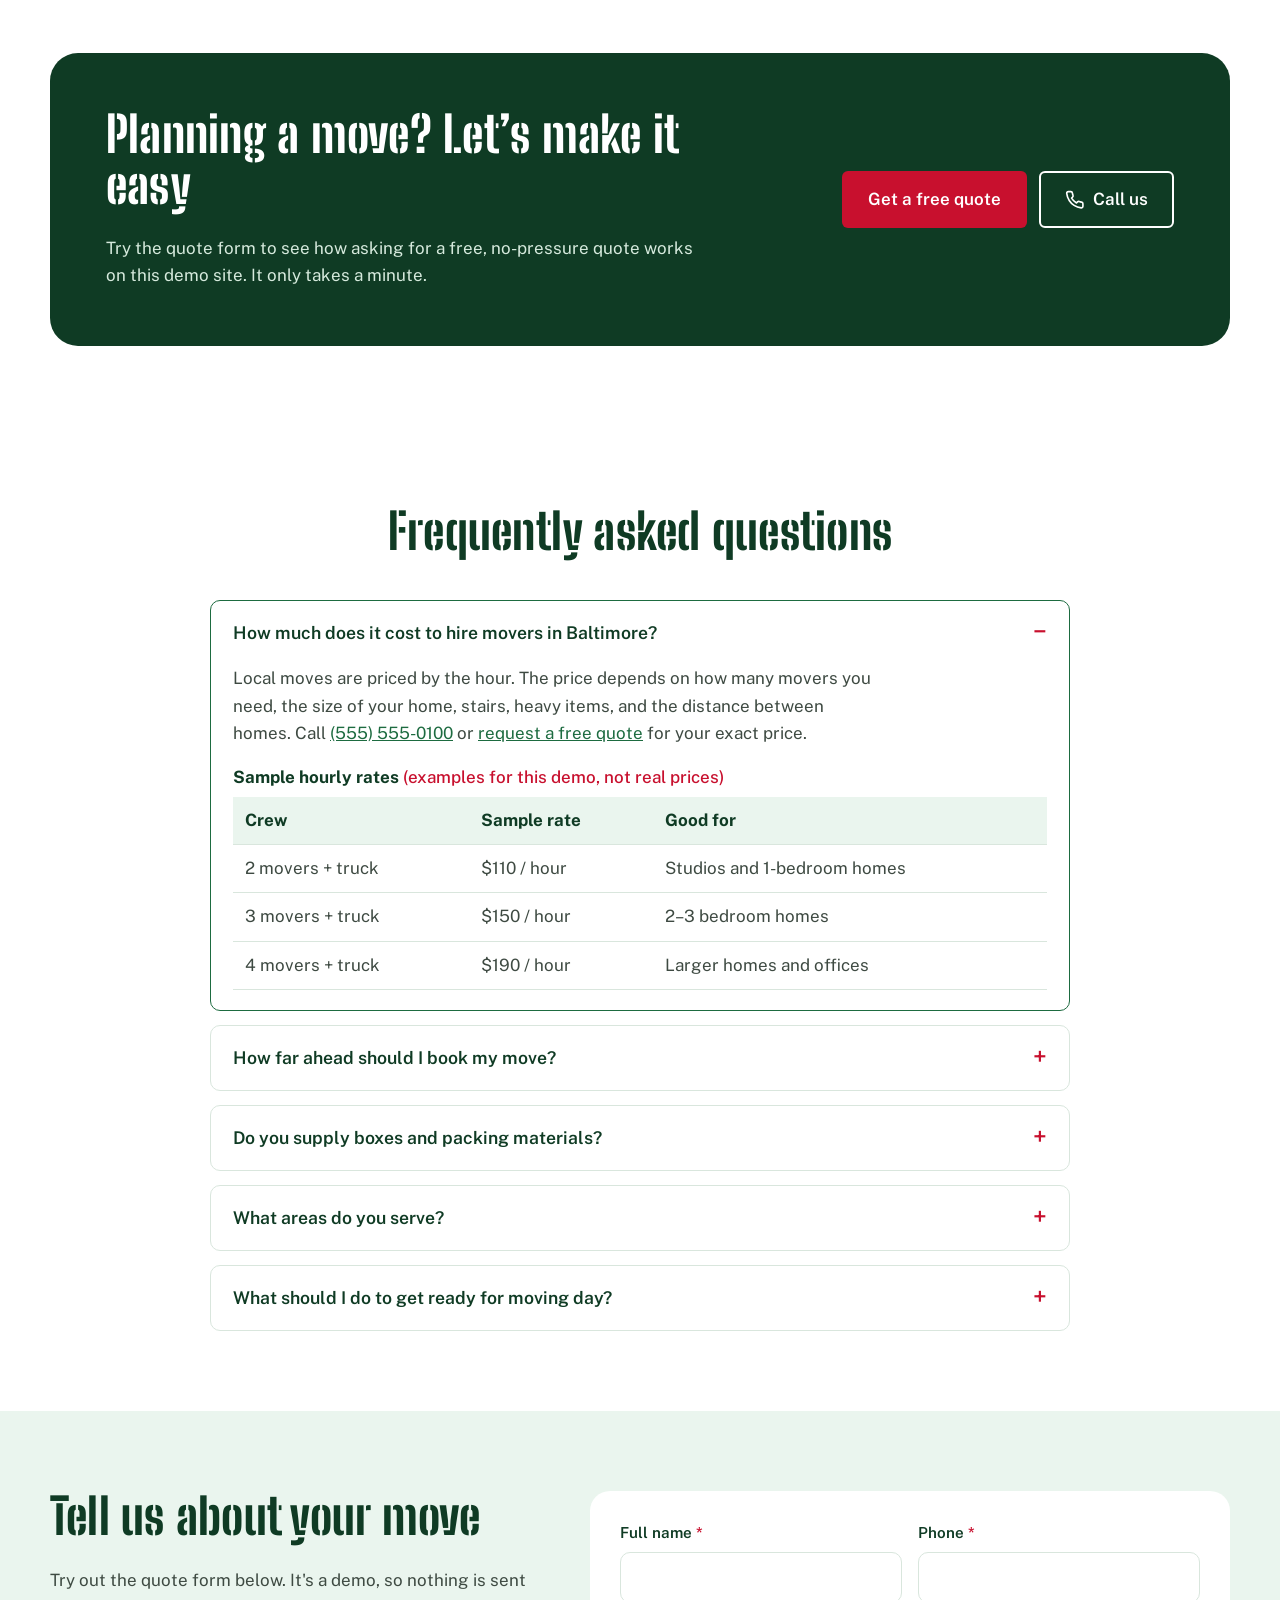
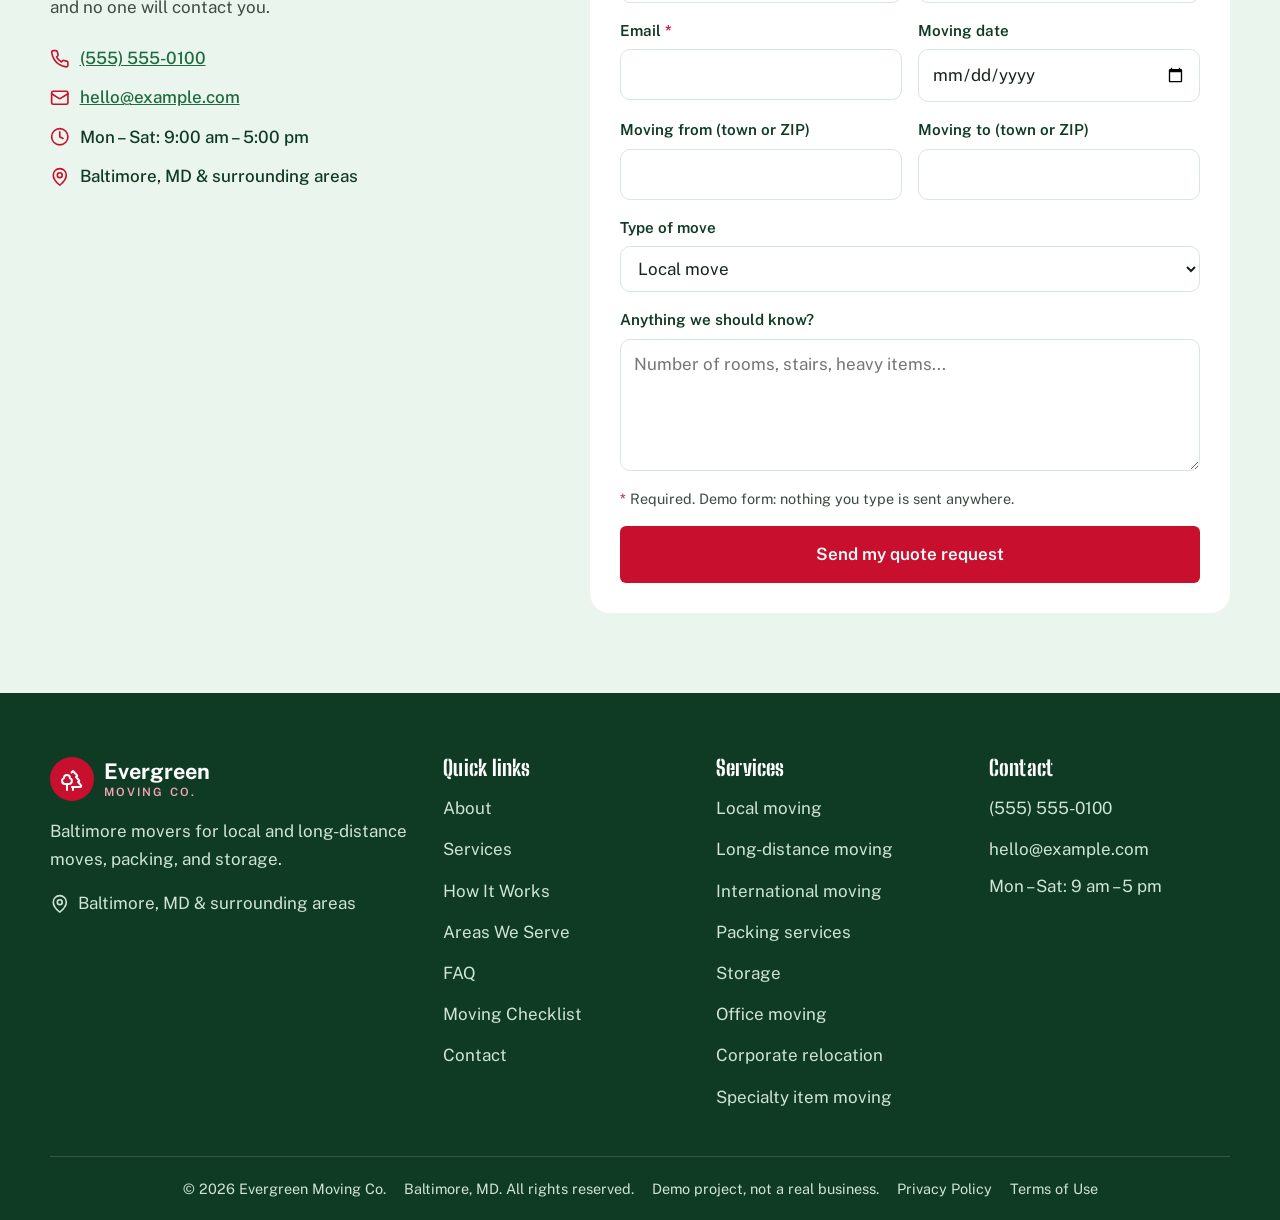
==== commit 6c4740fe: "Redesign: stencil + Public Sans type, shipping-label hero, sentence-case copy New fonts (Big Shoulde" ====
--- a/index.html
+++ b/index.html
@@ -31,7 +31,8 @@
   <meta name="twitter:card" content="summary_large_image">
 
   <!-- Start downloading the font right away (it's stored in the fonts folder) -->
-  <link rel="preload" href="fonts/outfit-latin.woff2" as="font" type="font/woff2" crossorigin>
+  <link rel="preload" href="fonts/bigshoulders-stencil.woff2" as="font" type="font/woff2" crossorigin>
+  <link rel="preload" href="fonts/public-sans.woff2" as="font" type="font/woff2" crossorigin>
   <link rel="stylesheet" href="style.css">
 
   <!--
@@ -140,9 +141,7 @@
       </a>
 
       <div class="header-actions">
-        <a class="btn btn-red btn-small header-quote" href="#quote">
-          Get a Free Quote <svg class="lucide lucide-arrow-up-right" xmlns="http://www.w3.org/2000/svg" viewBox="0 0 24 24" fill="none" stroke="currentColor" stroke-width="2" stroke-linecap="round" stroke-linejoin="round" aria-hidden="true" focusable="false"><path d="M7 7h10v10"/><path d="M7 17 17 7"/></svg>
-        </a>
+        <a class="btn btn-red btn-small header-quote" href="#quote">Get a free quote</a>
         <!-- Menu button (only shows on small screens) -->
         <button class="menu-toggle" type="button" aria-expanded="false" aria-controls="main-nav" aria-label="Open menu">
           <svg class="lucide lucide-menu icon-open" xmlns="http://www.w3.org/2000/svg" viewBox="0 0 24 24" fill="none" stroke="currentColor" stroke-width="2" stroke-linecap="round" stroke-linejoin="round" aria-hidden="true" focusable="false"><line x1="4" x2="20" y1="12" y2="12"/><line x1="4" x2="20" y1="6" y2="6"/><line x1="4" x2="20" y1="18" y2="18"/></svg>
@@ -174,53 +173,48 @@
     <section class="hero" aria-labelledby="hero-title">
       <div class="container hero-inner">
         <div class="hero-text">
-          <p class="eyebrow"><svg class="lucide lucide-map-pin" xmlns="http://www.w3.org/2000/svg" viewBox="0 0 24 24" fill="none" stroke="currentColor" stroke-width="2" stroke-linecap="round" stroke-linejoin="round" aria-hidden="true" focusable="false"><path d="M20 10c0 4.993-5.539 10.193-7.399 11.799a1 1 0 0 1-1.202 0C9.539 20.193 4 14.993 4 10a8 8 0 0 1 16 0"/><circle cx="12" cy="10" r="3"/></svg> Based in Baltimore, MD</p>
-          <h1 id="hero-title">Baltimore's Friendly, <span class="highlight">Careful</span> Movers</h1>
-          <p class="hero-sub">Local moves, long-distance moves, full packing, and storage &mdash; handled by a Baltimore crew that treats your things like their own.</p>
+          <h1 id="hero-title">Baltimore&rsquo;s friendly, careful movers</h1>
+          <p class="hero-sub">Local and long-distance moves, packing, and storage, handled by a Baltimore crew that treats your things like their own.</p>
           <div class="hero-buttons">
-            <a class="btn btn-red" href="#quote">Get a Free Quote <svg class="lucide lucide-arrow-up-right" xmlns="http://www.w3.org/2000/svg" viewBox="0 0 24 24" fill="none" stroke="currentColor" stroke-width="2" stroke-linecap="round" stroke-linejoin="round" aria-hidden="true" focusable="false"><path d="M7 7h10v10"/><path d="M7 17 17 7"/></svg></a>
+            <a class="btn btn-red" href="#quote">Get a free quote</a>
             <a class="btn btn-outline" href="tel:+15555550100"><svg class="lucide lucide-phone" xmlns="http://www.w3.org/2000/svg" viewBox="0 0 24 24" fill="none" stroke="currentColor" stroke-width="2" stroke-linecap="round" stroke-linejoin="round" aria-hidden="true" focusable="false"><path d="M22 16.92v3a2 2 0 0 1-2.18 2 19.79 19.79 0 0 1-8.63-3.07 19.5 19.5 0 0 1-6-6 19.79 19.79 0 0 1-3.07-8.67A2 2 0 0 1 4.11 2h3a2 2 0 0 1 2 1.72 12.84 12.84 0 0 0 .7 2.81 2 2 0 0 1-.45 2.11L8.09 9.91a16 16 0 0 0 6 6l1.27-1.27a2 2 0 0 1 2.11-.45 12.84 12.84 0 0 0 2.81.7A2 2 0 0 1 22 16.92z"/></svg> Call (555) 555-0100</a>
-            <a class="btn btn-outline" href="moving-checklist.html"><svg class="lucide lucide-lightbulb" xmlns="http://www.w3.org/2000/svg" viewBox="0 0 24 24" fill="none" stroke="currentColor" stroke-width="2" stroke-linecap="round" stroke-linejoin="round" aria-hidden="true" focusable="false"><path d="M15 14c.2-1 .7-1.7 1.5-2.5 1-.9 1.5-2.2 1.5-3.5A6 6 0 0 0 6 8c0 1 .2 2.2 1.5 3.5.7.7 1.3 1.5 1.5 2.5"/><path d="M9 18h6"/><path d="M10 22h4"/></svg> Moving Tips</a>
-          </div>
-        </div>
-
-        <!--
-          Picture area. To use a real photo, replace this whole <div> with:
-          <img class="hero-photo" src="truck.jpg" width="1200" height="900"
-               alt="Evergreen moving truck parked outside a Baltimore rowhouse">
-        -->
-        <div class="hero-photo art" aria-hidden="true">
-          <span class="art-badge"><svg class="lucide lucide-truck" xmlns="http://www.w3.org/2000/svg" viewBox="0 0 24 24" fill="none" stroke="currentColor" stroke-width="2" stroke-linecap="round" stroke-linejoin="round" aria-hidden="true" focusable="false"><path d="M14 18V6a2 2 0 0 0-2-2H4a2 2 0 0 0-2 2v11a1 1 0 0 0 1 1h2"/><path d="M15 18H9"/><path d="M19 18h2a1 1 0 0 0 1-1v-3.65a1 1 0 0 0-.22-.624l-3.48-4.35A1 1 0 0 0 17.52 8H14"/><circle cx="17" cy="18" r="2"/><circle cx="7" cy="18" r="2"/></svg></span>
-          <span class="art-chip chip-1"><svg class="lucide lucide-box" xmlns="http://www.w3.org/2000/svg" viewBox="0 0 24 24" fill="none" stroke="currentColor" stroke-width="2" stroke-linecap="round" stroke-linejoin="round" aria-hidden="true" focusable="false"><path d="M21 8a2 2 0 0 0-1-1.73l-7-4a2 2 0 0 0-2 0l-7 4A2 2 0 0 0 3 8v8a2 2 0 0 0 1 1.73l7 4a2 2 0 0 0 2 0l7-4A2 2 0 0 0 21 16Z"/><path d="m3.3 7 8.7 5 8.7-5"/><path d="M12 22V12"/></svg> Packed</span>
-          <span class="art-chip chip-2"><svg class="lucide lucide-shield-check" xmlns="http://www.w3.org/2000/svg" viewBox="0 0 24 24" fill="none" stroke="currentColor" stroke-width="2" stroke-linecap="round" stroke-linejoin="round" aria-hidden="true" focusable="false"><path d="M20 13c0 5-3.5 7.5-7.66 8.95a1 1 0 0 1-.67-.01C7.5 20.5 4 18 4 13V6a1 1 0 0 1 1-1c2 0 4.5-1.2 6.24-2.72a1.17 1.17 0 0 1 1.52 0C14.51 3.81 17 5 19 5a1 1 0 0 1 1 1z"/><path d="m9 12 2 2 4-4"/></svg> Wrapped &amp; padded</span>
-          <span class="art-chip chip-3"><svg class="lucide lucide-calendar-check" xmlns="http://www.w3.org/2000/svg" viewBox="0 0 24 24" fill="none" stroke="currentColor" stroke-width="2" stroke-linecap="round" stroke-linejoin="round" aria-hidden="true" focusable="false"><path d="M8 2v4"/><path d="M16 2v4"/><rect width="18" height="18" x="3" y="4" rx="2"/><path d="M3 10h18"/><path d="m9 16 2 2 4-4"/></svg> On time</span>
-        </div>
-      </div>
-
-      <!-- Quick facts under the hero -->
-      <ul class="container stats" aria-label="Quick facts">
-        <li class="stat"><strong>Free</strong><span>No-pressure quotes</span></li>
-        <li class="stat"><strong>6 days</strong><span>Mon &ndash; Sat, 9 am &ndash; 5 pm</span></li>
-        <li class="stat"><strong>Local</strong><span>&amp; long-distance moves</span></li>
-        <li class="stat"><strong>Packing</strong><span>&amp; storage available</span></li>
-      </ul>
+          </div>
+          <p class="hero-alt"><a href="moving-checklist.html">Planning ahead? Use the moving-day checklist</a></p>
+        </div>
+
+        <!-- A shipping label with the quick facts. To use a real photo instead, replace this aside with an <img>. -->
+        <aside class="box-label" aria-label="Quick facts">
+          <span class="tape" aria-hidden="true"></span>
+          <p class="label-from">Evergreen Moving Co. <span>Baltimore, MD</span></p>
+          <dl class="label-fields">
+            <div><dt>Quotes</dt><dd>Free, no pressure</dd></div>
+            <div><dt>Hours</dt><dd>Mon&ndash;Sat, 9 am&ndash;5 pm</dd></div>
+            <div><dt>Moves</dt><dd>Local and long-distance</dd></div>
+            <div><dt>Extras</dt><dd>Packing and storage</dd></div>
+          </dl>
+          <ul class="label-symbols" aria-label="Handled with care">
+            <li class="pair"><span class="sr-only">This side up</span><svg class="lucide lucide-arrow-big-up" xmlns="http://www.w3.org/2000/svg" viewBox="0 0 24 24" fill="none" stroke="currentColor" stroke-width="2" stroke-linecap="round" stroke-linejoin="round" aria-hidden="true" focusable="false"><path d="M9 18v-6H5l7-7 7 7h-4v6H9z"/></svg><svg class="lucide lucide-arrow-big-up" xmlns="http://www.w3.org/2000/svg" viewBox="0 0 24 24" fill="none" stroke="currentColor" stroke-width="2" stroke-linecap="round" stroke-linejoin="round" aria-hidden="true" focusable="false"><path d="M9 18v-6H5l7-7 7 7h-4v6H9z"/></svg></li>
+            <li><span class="sr-only">Keep dry</span><svg class="lucide lucide-umbrella" xmlns="http://www.w3.org/2000/svg" viewBox="0 0 24 24" fill="none" stroke="currentColor" stroke-width="2" stroke-linecap="round" stroke-linejoin="round" aria-hidden="true" focusable="false"><path d="M22 12a10.06 10.06 1 0 0-20 0Z"/><path d="M12 12v8a2 2 0 0 0 4 0"/><path d="M12 2v1"/></svg></li>
+            <li><span class="sr-only">Fragile</span><svg class="lucide lucide-wine" xmlns="http://www.w3.org/2000/svg" viewBox="0 0 24 24" fill="none" stroke="currentColor" stroke-width="2" stroke-linecap="round" stroke-linejoin="round" aria-hidden="true" focusable="false"><path d="M8 22h8"/><path d="M7 10h10"/><path d="M12 15v7"/><path d="M12 15a5 5 0 0 0 5-5c0-2-.5-4-2-8H9c-1.5 4-2 6-2 8a5 5 0 0 0 5 5Z"/></svg></li>
+          </ul>
+        </aside>
+      </div>
     </section>
 
     <!-- ============ ABOUT ============ -->
     <section class="section about" id="about" aria-labelledby="about-title">
       <div class="container about-inner">
-        <!-- Picture area. Swap for a real team photo the same way as the hero. -->
-        <div class="about-photo art art-alt" aria-hidden="true">
-          <span class="art-badge"><svg class="lucide lucide-users" xmlns="http://www.w3.org/2000/svg" viewBox="0 0 24 24" fill="none" stroke="currentColor" stroke-width="2" stroke-linecap="round" stroke-linejoin="round" aria-hidden="true" focusable="false"><path d="M16 21v-2a4 4 0 0 0-4-4H6a4 4 0 0 0-4 4v2"/><circle cx="9" cy="7" r="4"/><path d="M22 21v-2a4 4 0 0 0-3-3.87"/><path d="M16 3.13a4 4 0 0 1 0 7.75"/></svg></span>
-          <span class="art-chip chip-1"><svg class="lucide lucide-house" xmlns="http://www.w3.org/2000/svg" viewBox="0 0 24 24" fill="none" stroke="currentColor" stroke-width="2" stroke-linecap="round" stroke-linejoin="round" aria-hidden="true" focusable="false"><path d="M15 21v-8a1 1 0 0 0-1-1h-4a1 1 0 0 0-1 1v8"/><path d="M3 10a2 2 0 0 1 .709-1.528l7-5.999a2 2 0 0 1 2.582 0l7 5.999A2 2 0 0 1 21 10v9a2 2 0 0 1-2 2H5a2 2 0 0 1-2-2z"/></svg> Homes</span>
-          <span class="art-chip chip-2"><svg class="lucide lucide-building-2" xmlns="http://www.w3.org/2000/svg" viewBox="0 0 24 24" fill="none" stroke="currentColor" stroke-width="2" stroke-linecap="round" stroke-linejoin="round" aria-hidden="true" focusable="false"><path d="M6 22V4a2 2 0 0 1 2-2h8a2 2 0 0 1 2 2v18Z"/><path d="M6 12H4a2 2 0 0 0-2 2v6a2 2 0 0 0 2 2h2"/><path d="M18 9h2a2 2 0 0 1 2 2v9a2 2 0 0 1-2 2h-2"/><path d="M10 6h4"/><path d="M10 10h4"/><path d="M10 14h4"/><path d="M10 18h4"/></svg> Offices</span>
+        <!-- The side of a moving box. Swap for a real team photo with an <img class="about-photo"> when you have one. -->
+        <div class="box-side" aria-hidden="true">
+          <span class="stamp">Handle<br>with care</span>
+          <span class="marks"><span class="pair"><svg class="lucide lucide-arrow-big-up" xmlns="http://www.w3.org/2000/svg" viewBox="0 0 24 24" fill="none" stroke="currentColor" stroke-width="2" stroke-linecap="round" stroke-linejoin="round" aria-hidden="true" focusable="false"><path d="M9 18v-6H5l7-7 7 7h-4v6H9z"/></svg><svg class="lucide lucide-arrow-big-up" xmlns="http://www.w3.org/2000/svg" viewBox="0 0 24 24" fill="none" stroke="currentColor" stroke-width="2" stroke-linecap="round" stroke-linejoin="round" aria-hidden="true" focusable="false"><path d="M9 18v-6H5l7-7 7 7h-4v6H9z"/></svg></span><svg class="lucide lucide-umbrella" xmlns="http://www.w3.org/2000/svg" viewBox="0 0 24 24" fill="none" stroke="currentColor" stroke-width="2" stroke-linecap="round" stroke-linejoin="round" aria-hidden="true" focusable="false"><path d="M22 12a10.06 10.06 1 0 0-20 0Z"/><path d="M12 12v8a2 2 0 0 0 4 0"/><path d="M12 2v1"/></svg><svg class="lucide lucide-wine" xmlns="http://www.w3.org/2000/svg" viewBox="0 0 24 24" fill="none" stroke="currentColor" stroke-width="2" stroke-linecap="round" stroke-linejoin="round" aria-hidden="true" focusable="false"><path d="M8 22h8"/><path d="M7 10h10"/><path d="M12 15v7"/><path d="M12 15a5 5 0 0 0 5-5c0-2-.5-4-2-8H9c-1.5 4-2 6-2 8a5 5 0 0 0 5 5Z"/></svg></span>
+          <span class="room">Kitchen</span>
         </div>
         <div>
-          <p class="section-tag">About Us</p>
-          <h2 id="about-title">Meet Your Baltimore <span class="highlight">Moving</span> Crew</h2>
+          <h2 id="about-title">Meet your Baltimore moving crew</h2>
           <p>Evergreen Moving Co. is a Baltimore moving company serving families, students, and businesses in Baltimore and across Central Maryland. We work on a simple promise: show up on time, be careful with every item, and charge a fair price.</p>
           <p>Our crews handle everything from studio apartments and Baltimore rowhouses to full office moves &mdash; and we know how to deal with narrow stairs, tight streets, and city parking.</p>
-          <a class="btn btn-outline-green" href="#services">See Our Services <svg class="lucide lucide-arrow-up-right" xmlns="http://www.w3.org/2000/svg" viewBox="0 0 24 24" fill="none" stroke="currentColor" stroke-width="2" stroke-linecap="round" stroke-linejoin="round" aria-hidden="true" focusable="false"><path d="M7 7h10v10"/><path d="M7 17 17 7"/></svg></a>
+          <a class="btn btn-outline-green" href="#services">See our services</a>
         </div>
       </div>
     </section>
@@ -229,7 +223,7 @@
     <section class="section trust" aria-labelledby="trust-title">
       <div class="container">
         <div class="section-head">
-          <h2 id="trust-title">Why Choose <span class="highlight">Evergreen</span></h2>
+          <h2 id="trust-title">Why choose Evergreen</h2>
           <p>Here&rsquo;s what you can expect when Evergreen handles your move.</p>
         </div>
         <div class="features">
@@ -269,8 +263,7 @@
     <section class="section" id="services" aria-labelledby="services-title">
       <div class="container">
         <div class="section-head">
-          <p class="section-tag">What We Do</p>
-          <h2 id="services-title">Baltimore <span class="highlight">Moving</span> Services</h2>
+          <h2 id="services-title">Baltimore moving services</h2>
           <p>Whatever kind of move you're planning, we have a service that fits.</p>
         </div>
         <div class="card-grid four">
@@ -278,49 +271,49 @@
             <span class="card-icon"><svg class="lucide lucide-map-pin" xmlns="http://www.w3.org/2000/svg" viewBox="0 0 24 24" fill="none" stroke="currentColor" stroke-width="2" stroke-linecap="round" stroke-linejoin="round" aria-hidden="true" focusable="false"><path d="M20 10c0 4.993-5.539 10.193-7.399 11.799a1 1 0 0 1-1.202 0C9.539 20.193 4 14.993 4 10a8 8 0 0 1 16 0"/><circle cx="12" cy="10" r="3"/></svg></span>
             <h3>Local Moving in Baltimore</h3>
             <p>Across town or across the street, our local crews make moves within Baltimore and nearby towns quick and easy.</p>
-            <a class="card-link" href="local-moving.html">More about local moving <svg class="lucide lucide-chevron-right" xmlns="http://www.w3.org/2000/svg" viewBox="0 0 24 24" fill="none" stroke="currentColor" stroke-width="2" stroke-linecap="round" stroke-linejoin="round" aria-hidden="true" focusable="false"><path d="m9 18 6-6-6-6"/></svg></a>
+            <a class="card-link" href="local-moving.html">More about local moving</a>
           </article>
           <article class="card service" id="long-distance-moving">
             <span class="card-icon"><svg class="lucide lucide-route" xmlns="http://www.w3.org/2000/svg" viewBox="0 0 24 24" fill="none" stroke="currentColor" stroke-width="2" stroke-linecap="round" stroke-linejoin="round" aria-hidden="true" focusable="false"><circle cx="6" cy="19" r="3"/><path d="M9 19h8.5a3.5 3.5 0 0 0 0-7h-11a3.5 3.5 0 0 1 0-7H15"/><circle cx="18" cy="5" r="3"/></svg></span>
             <h3>Long-Distance Moving</h3>
             <p>Moving out of Maryland? We plan the route and keep you updated the whole way.</p>
-            <a class="card-link" href="long-distance-moving.html">More about long-distance moving <svg class="lucide lucide-chevron-right" xmlns="http://www.w3.org/2000/svg" viewBox="0 0 24 24" fill="none" stroke="currentColor" stroke-width="2" stroke-linecap="round" stroke-linejoin="round" aria-hidden="true" focusable="false"><path d="m9 18 6-6-6-6"/></svg></a>
+            <a class="card-link" href="long-distance-moving.html">More about long-distance moving</a>
           </article>
           <article class="card service" id="international-moving">
             <span class="card-icon"><svg class="lucide lucide-globe" xmlns="http://www.w3.org/2000/svg" viewBox="0 0 24 24" fill="none" stroke="currentColor" stroke-width="2" stroke-linecap="round" stroke-linejoin="round" aria-hidden="true" focusable="false"><circle cx="12" cy="12" r="10"/><path d="M12 2a14.5 14.5 0 0 0 0 20 14.5 14.5 0 0 0 0-20"/><path d="M2 12h20"/></svg></span>
             <h3>International Moving</h3>
             <p>Moving abroad? We pack for the long trip and help you keep the paperwork straight.</p>
-            <a class="card-link" href="international-moving.html">More about international moving <svg class="lucide lucide-chevron-right" xmlns="http://www.w3.org/2000/svg" viewBox="0 0 24 24" fill="none" stroke="currentColor" stroke-width="2" stroke-linecap="round" stroke-linejoin="round" aria-hidden="true" focusable="false"><path d="m9 18 6-6-6-6"/></svg></a>
+            <a class="card-link" href="international-moving.html">More about international moving</a>
           </article>
           <article class="card service" id="packing">
             <span class="card-icon"><svg class="lucide lucide-box" xmlns="http://www.w3.org/2000/svg" viewBox="0 0 24 24" fill="none" stroke="currentColor" stroke-width="2" stroke-linecap="round" stroke-linejoin="round" aria-hidden="true" focusable="false"><path d="M21 8a2 2 0 0 0-1-1.73l-7-4a2 2 0 0 0-2 0l-7 4A2 2 0 0 0 3 8v8a2 2 0 0 0 1 1.73l7 4a2 2 0 0 0 2 0l7-4A2 2 0 0 0 21 16Z"/><path d="m3.3 7 8.7 5 8.7-5"/><path d="M12 22V12"/></svg></span>
             <h3>Packing Services</h3>
             <p>We bring the boxes, tape, and wrap &mdash; and pack everything safely for you.</p>
-            <a class="card-link" href="packing-services.html">More about packing services <svg class="lucide lucide-chevron-right" xmlns="http://www.w3.org/2000/svg" viewBox="0 0 24 24" fill="none" stroke="currentColor" stroke-width="2" stroke-linecap="round" stroke-linejoin="round" aria-hidden="true" focusable="false"><path d="m9 18 6-6-6-6"/></svg></a>
+            <a class="card-link" href="packing-services.html">More about packing services</a>
           </article>
           <article class="card service" id="storage">
             <span class="card-icon"><svg class="lucide lucide-warehouse" xmlns="http://www.w3.org/2000/svg" viewBox="0 0 24 24" fill="none" stroke="currentColor" stroke-width="2" stroke-linecap="round" stroke-linejoin="round" aria-hidden="true" focusable="false"><path d="M22 8.35V20a2 2 0 0 1-2 2H4a2 2 0 0 1-2-2V8.35A2 2 0 0 1 3.26 6.5l8-3.2a2 2 0 0 1 1.48 0l8 3.2A2 2 0 0 1 22 8.35Z"/><path d="M6 18h12"/><path d="M6 14h12"/><rect width="12" height="12" x="6" y="10"/></svg></span>
             <h3>Storage</h3>
             <p>Secure storage for a few days or a few months while you settle in.</p>
-            <a class="card-link" href="storage.html">More about storage <svg class="lucide lucide-chevron-right" xmlns="http://www.w3.org/2000/svg" viewBox="0 0 24 24" fill="none" stroke="currentColor" stroke-width="2" stroke-linecap="round" stroke-linejoin="round" aria-hidden="true" focusable="false"><path d="m9 18 6-6-6-6"/></svg></a>
+            <a class="card-link" href="storage.html">More about storage</a>
           </article>
           <article class="card service" id="office-moving">
             <span class="card-icon"><svg class="lucide lucide-building-2" xmlns="http://www.w3.org/2000/svg" viewBox="0 0 24 24" fill="none" stroke="currentColor" stroke-width="2" stroke-linecap="round" stroke-linejoin="round" aria-hidden="true" focusable="false"><path d="M6 22V4a2 2 0 0 1 2-2h8a2 2 0 0 1 2 2v18Z"/><path d="M6 12H4a2 2 0 0 0-2 2v6a2 2 0 0 0 2 2h2"/><path d="M18 9h2a2 2 0 0 1 2 2v9a2 2 0 0 1-2 2h-2"/><path d="M10 6h4"/><path d="M10 10h4"/><path d="M10 14h4"/><path d="M10 18h4"/></svg></span>
             <h3>Office Moving</h3>
             <p>We move desks, files, and equipment after hours so your business keeps running.</p>
-            <a class="card-link" href="office-moving.html">More about office moving <svg class="lucide lucide-chevron-right" xmlns="http://www.w3.org/2000/svg" viewBox="0 0 24 24" fill="none" stroke="currentColor" stroke-width="2" stroke-linecap="round" stroke-linejoin="round" aria-hidden="true" focusable="false"><path d="m9 18 6-6-6-6"/></svg></a>
+            <a class="card-link" href="office-moving.html">More about office moving</a>
           </article>
           <article class="card service" id="corporate-relocation">
             <span class="card-icon"><svg class="lucide lucide-briefcase-business" xmlns="http://www.w3.org/2000/svg" viewBox="0 0 24 24" fill="none" stroke="currentColor" stroke-width="2" stroke-linecap="round" stroke-linejoin="round" aria-hidden="true" focusable="false"><path d="M12 12h.01"/><path d="M16 6V4a2 2 0 0 0-2-2h-4a2 2 0 0 0-2 2v2"/><path d="M22 13a18.15 18.15 0 0 1-20 0"/><rect width="20" height="14" x="2" y="6" rx="2"/></svg></span>
             <h3>Corporate Relocation</h3>
             <p>Relocating employees? One contact for your company and a smooth move for each person.</p>
-            <a class="card-link" href="corporate-relocation.html">More about corporate relocation <svg class="lucide lucide-chevron-right" xmlns="http://www.w3.org/2000/svg" viewBox="0 0 24 24" fill="none" stroke="currentColor" stroke-width="2" stroke-linecap="round" stroke-linejoin="round" aria-hidden="true" focusable="false"><path d="m9 18 6-6-6-6"/></svg></a>
+            <a class="card-link" href="corporate-relocation.html">More about corporate relocation</a>
           </article>
           <article class="card service" id="specialty-items">
             <span class="card-icon"><svg class="lucide lucide-piano" xmlns="http://www.w3.org/2000/svg" viewBox="0 0 24 24" fill="none" stroke="currentColor" stroke-width="2" stroke-linecap="round" stroke-linejoin="round" aria-hidden="true" focusable="false"><path d="M18.5 8c-1.4 0-2.6-.8-3.2-2A6.87 6.87 0 0 0 2 9v11a2 2 0 0 0 2 2h16a2 2 0 0 0 2-2v-8.5C22 9.6 20.4 8 18.5 8"/><path d="M2 14h20"/><path d="M6 14v4"/><path d="M10 14v4"/><path d="M14 14v4"/><path d="M18 14v4"/></svg></span>
             <h3>Specialty Items</h3>
             <p>Pianos, safes, artwork, and antiques get extra padding and extra care.</p>
-            <a class="card-link" href="specialty-items.html">More about specialty item moving <svg class="lucide lucide-chevron-right" xmlns="http://www.w3.org/2000/svg" viewBox="0 0 24 24" fill="none" stroke="currentColor" stroke-width="2" stroke-linecap="round" stroke-linejoin="round" aria-hidden="true" focusable="false"><path d="m9 18 6-6-6-6"/></svg></a>
+            <a class="card-link" href="specialty-items.html">More about specialty item moving</a>
           </article>
         </div>
       </div>
@@ -334,7 +327,7 @@
     <section class="section steps-section" id="how-it-works" aria-labelledby="steps-title">
       <div class="container">
         <div class="section-head">
-          <h2 id="steps-title">How Your Move <span class="highlight">Works</span></h2>
+          <h2 id="steps-title">How your move works</h2>
           <p>Three simple steps from your first call to your first night in your new home.</p>
         </div>
         <ol class="steps">
@@ -364,8 +357,7 @@
     <section class="section areas" id="areas" aria-labelledby="areas-title">
       <div class="container areas-inner">
         <div>
-          <p class="section-tag">Service Area</p>
-          <h2 id="areas-title">Areas We <span class="highlight">Serve</span></h2>
+          <h2 id="areas-title">Areas we serve</h2>
           <p>We're based in Baltimore and move people all over Central Maryland. Long-distance moves to other states are available too. Don't see your town? Give us a call.</p>
           <a class="btn btn-red" href="tel:+15555550100"><svg class="lucide lucide-phone" xmlns="http://www.w3.org/2000/svg" viewBox="0 0 24 24" fill="none" stroke="currentColor" stroke-width="2" stroke-linecap="round" stroke-linejoin="round" aria-hidden="true" focusable="false"><path d="M22 16.92v3a2 2 0 0 1-2.18 2 19.79 19.79 0 0 1-8.63-3.07 19.5 19.5 0 0 1-6-6 19.79 19.79 0 0 1-3.07-8.67A2 2 0 0 1 4.11 2h3a2 2 0 0 1 2 1.72 12.84 12.84 0 0 0 .7 2.81 2 2 0 0 1-.45 2.11L8.09 9.91a16 16 0 0 0 6 6l1.27-1.27a2 2 0 0 1 2.11-.45 12.84 12.84 0 0 0 2.81.7A2 2 0 0 1 22 16.92z"/></svg> Call (555) 555-0100</a>
         </div>
@@ -401,14 +393,13 @@
       <div class="container">
         <div class="cta-banner">
           <div>
-            <h2 id="cta-title">Planning a Move? Let&rsquo;s Make It Easy</h2>
+            <h2 id="cta-title">Planning a move? Let&rsquo;s make it easy</h2>
             <p>Try the quote form to see how asking for a free, no-pressure quote works on this demo site. It only takes a minute.</p>
           </div>
           <div class="cta-buttons">
-            <a class="btn btn-red" href="#quote">Get a Free Quote <svg class="lucide lucide-arrow-up-right" xmlns="http://www.w3.org/2000/svg" viewBox="0 0 24 24" fill="none" stroke="currentColor" stroke-width="2" stroke-linecap="round" stroke-linejoin="round" aria-hidden="true" focusable="false"><path d="M7 7h10v10"/><path d="M7 17 17 7"/></svg></a>
-            <a class="btn btn-outline-light" href="tel:+15555550100"><svg class="lucide lucide-phone" xmlns="http://www.w3.org/2000/svg" viewBox="0 0 24 24" fill="none" stroke="currentColor" stroke-width="2" stroke-linecap="round" stroke-linejoin="round" aria-hidden="true" focusable="false"><path d="M22 16.92v3a2 2 0 0 1-2.18 2 19.79 19.79 0 0 1-8.63-3.07 19.5 19.5 0 0 1-6-6 19.79 19.79 0 0 1-3.07-8.67A2 2 0 0 1 4.11 2h3a2 2 0 0 1 2 1.72 12.84 12.84 0 0 0 .7 2.81 2 2 0 0 1-.45 2.11L8.09 9.91a16 16 0 0 0 6 6l1.27-1.27a2 2 0 0 1 2.11-.45 12.84 12.84 0 0 0 2.81.7A2 2 0 0 1 22 16.92z"/></svg> Call Us</a>
-          </div>
-          <svg class="lucide lucide-truck cta-bg-icon" xmlns="http://www.w3.org/2000/svg" viewBox="0 0 24 24" fill="none" stroke="currentColor" stroke-width="2" stroke-linecap="round" stroke-linejoin="round" aria-hidden="true" focusable="false"><path d="M14 18V6a2 2 0 0 0-2-2H4a2 2 0 0 0-2 2v11a1 1 0 0 0 1 1h2"/><path d="M15 18H9"/><path d="M19 18h2a1 1 0 0 0 1-1v-3.65a1 1 0 0 0-.22-.624l-3.48-4.35A1 1 0 0 0 17.52 8H14"/><circle cx="17" cy="18" r="2"/><circle cx="7" cy="18" r="2"/></svg>
+            <a class="btn btn-red" href="#quote">Get a free quote</a>
+            <a class="btn btn-outline-light" href="tel:+15555550100"><svg class="lucide lucide-phone" xmlns="http://www.w3.org/2000/svg" viewBox="0 0 24 24" fill="none" stroke="currentColor" stroke-width="2" stroke-linecap="round" stroke-linejoin="round" aria-hidden="true" focusable="false"><path d="M22 16.92v3a2 2 0 0 1-2.18 2 19.79 19.79 0 0 1-8.63-3.07 19.5 19.5 0 0 1-6-6 19.79 19.79 0 0 1-3.07-8.67A2 2 0 0 1 4.11 2h3a2 2 0 0 1 2 1.72 12.84 12.84 0 0 0 .7 2.81 2 2 0 0 1-.45 2.11L8.09 9.91a16 16 0 0 0 6 6l1.27-1.27a2 2 0 0 1 2.11-.45 12.84 12.84 0 0 0 2.81.7A2 2 0 0 1 22 16.92z"/></svg> Call us</a>
+          </div>
         </div>
       </div>
     </section>
@@ -418,7 +409,7 @@
     <section class="section" id="faq" aria-labelledby="faq-title">
       <div class="container narrow">
         <div class="section-head">
-          <h2 id="faq-title">Frequently Asked <span class="highlight">Questions</span></h2>
+          <h2 id="faq-title">Frequently asked questions</h2>
         </div>
 
         <!-- Each <details> opens and closes by itself - no JavaScript needed -->
@@ -462,8 +453,7 @@
     <section class="section quote" id="quote" aria-labelledby="quote-title">
       <div class="container quote-inner">
         <div>
-          <p class="section-tag">Free Quote</p>
-          <h2 id="quote-title">Tell Us About Your <span class="highlight">Move</span></h2>
+          <h2 id="quote-title">Tell us about your move</h2>
           <p>Try out the quote form below. It's a demo, so nothing is sent and no one will contact you.</p>
           <ul class="contact-list">
             <li><svg class="lucide lucide-phone" xmlns="http://www.w3.org/2000/svg" viewBox="0 0 24 24" fill="none" stroke="currentColor" stroke-width="2" stroke-linecap="round" stroke-linejoin="round" aria-hidden="true" focusable="false"><path d="M22 16.92v3a2 2 0 0 1-2.18 2 19.79 19.79 0 0 1-8.63-3.07 19.5 19.5 0 0 1-6-6 19.79 19.79 0 0 1-3.07-8.67A2 2 0 0 1 4.11 2h3a2 2 0 0 1 2 1.72 12.84 12.84 0 0 0 .7 2.81 2 2 0 0 1-.45 2.11L8.09 9.91a16 16 0 0 0 6 6l1.27-1.27a2 2 0 0 1 2.11-.45 12.84 12.84 0 0 0 2.81.7A2 2 0 0 1 22 16.92z"/></svg> <a href="tel:+15555550100">(555) 555-0100</a></li>
@@ -517,9 +507,9 @@
             <label for="details">Anything we should know?</label>
             <textarea id="details" name="details" rows="4" placeholder="Number of rooms, stairs, heavy items..."></textarea>
           </div>
-          <p class="form-note full"><span class="req" aria-hidden="true">*</span> Required &middot; Demo form: nothing you type is sent anywhere.</p>
+          <p class="form-note full"><span class="req" aria-hidden="true">*</span> Required. Demo form: nothing you type is sent anywhere.</p>
           <p class="form-error" id="form-error" role="alert"></p>
-          <button class="btn btn-red full" type="submit" id="form-submit">Send My Quote Request</button>
+          <button class="btn btn-red full" type="submit" id="form-submit">Send my quote request</button>
           <p class="form-success" id="form-success" role="status" tabindex="-1" hidden>Thanks! This is a demo website, so your request wasn't sent anywhere.</p>
         </form>
       </div>
@@ -539,7 +529,7 @@
         <!-- Add your USDOT / MC / Maryland licence numbers here once you have them, e.g. <p>USDOT #1234567</p> -->
       </div>
       <nav aria-label="Footer">
-        <h2>Quick Links</h2>
+        <h2>Quick links</h2>
         <ul>
           <li><a href="#about">About</a></li>
           <li><a href="#services">Services</a></li>
@@ -573,7 +563,7 @@
       </div>
     </div>
     <div class="container footer-bottom">
-      <p>&copy; <span id="year">2026</span> Evergreen Moving Co. &middot; Baltimore, MD. All rights reserved. &middot; Demo project, not a real business. &middot; <a href="privacy.html">Privacy Policy</a> &middot; <a href="terms.html">Terms of Use</a></p>
+      <p><span>&copy; <span id="year">2026</span> Evergreen Moving Co.</span><span>Baltimore, MD. All rights reserved.</span><span>Demo project, not a real business.</span><span><a href="privacy.html">Privacy Policy</a></span><span><a href="terms.html">Terms of Use</a></span></p>
     </div>
   </footer>
 
--- a/style.css
+++ b/style.css
@@ -3,14 +3,22 @@
    All the main colors live here. Change them once and the whole site updates.
    ============================================ */
 
-/* Outfit font, stored on our own site (fonts folder) instead of loading from Google.
-   Outfit is free to use under the SIL Open Font License. */
+/* Fonts, stored on our own site (fonts folder). Both are free under the SIL Open Font License.
+   Big Shoulders Stencil: headings, like the print on a moving box.
+   Public Sans: body text, plain and easy to read. */
 @font-face {
-  font-family: "Outfit";
+  font-family: "Big Shoulders Stencil";
   font-style: normal;
-  font-weight: 400 800;
+  font-weight: 500 900;
   font-display: swap;
-  src: url("fonts/outfit-latin.woff2") format("woff2");
+  src: url("fonts/bigshoulders-stencil.woff2") format("woff2");
+}
+@font-face {
+  font-family: "Public Sans";
+  font-style: normal;
+  font-weight: 400 700;
+  font-display: swap;
+  src: url("fonts/public-sans.woff2") format("woff2");
 }
 :root {
   --green: #1d6b40;        /* main brand green */
@@ -18,12 +26,16 @@
   --green-light: #eaf5ee;  /* soft section backgrounds */
   --red: #c8102e;          /* buttons and highlights */
   --red-dark: #9e0c24;     /* button hover */
-  --text: #1f2a24;
-  --muted: #55625a;
+  --text: #16241b;        /* body ink: dark forest, not grey-black */
+  --muted: #3e4a42;       /* secondary text, 8:1 or better on white and pale green */
+  --kraft: #c49a6c;       /* cardboard: only for box details */
+  --kraft-light: #e6d3b5;
+  --kraft-ink: #3b2a17;
+  --display: "Big Shoulders Stencil", "Arial Narrow", sans-serif;
   --white: #ffffff;
   --border: #d9e6dd;
-  --radius: 14px;
-  --shadow: 0 8px 24px rgba(15, 59, 36, 0.08);
+  --radius: 10px;
+  --shadow: none; /* flat: hierarchy comes from borders and colour, not one shadow under everything */
 }
 
 * { box-sizing: border-box; }
@@ -36,7 +48,8 @@
 
 body {
   margin: 0;
-  font-family: "Outfit", system-ui, sans-serif;
+  font-family: "Public Sans", system-ui, sans-serif;
+  font-size: 1.0625rem;
   color: var(--text);
   background: var(--white);
   line-height: 1.6;
@@ -48,12 +61,14 @@
 
 h1, h2, h3 {
   color: var(--green-dark);
-  line-height: 1.15;
+  line-height: 1.02;
+  font-family: var(--display);
+  letter-spacing: 0.005em;
   margin: 0 0 0.5em;
 }
-h1 { font-size: clamp(2.2rem, 5vw, 3.6rem); font-weight: 800; }
-h2 { font-size: clamp(1.8rem, 3.6vw, 2.6rem); font-weight: 700; }
-h3 { font-size: 1.2rem; font-weight: 600; }
+h1 { font-size: clamp(2.75rem, 6.4vw, 5.25rem); font-weight: 800; }
+h2 { font-size: clamp(2.1rem, 4vw, 3.1rem); font-weight: 800; }
+h3 { font-size: 1.45rem; font-weight: 700; }
 
 .container { width: min(1180px, 100% - 32px); margin-inline: auto; }
 .container.narrow { width: min(860px, 100% - 32px); }
@@ -62,13 +77,7 @@
 svg.lucide { width: 1.15em; height: 1.15em; flex-shrink: 0; }
 
 /* The red word with a green underline in headings */
-.highlight {
-  color: var(--red);
-  text-decoration: underline;
-  text-decoration-color: var(--green);
-  text-decoration-thickness: 4px;
-  text-underline-offset: 6px;
-}
+.highlight { color: inherit; } /* kept as a hook; no longer styled */
 
 .skip-link {
   position: absolute;
@@ -100,7 +109,7 @@
   justify-content: center;
   gap: 8px;
   padding: 13px 24px;
-  border-radius: 999px;
+  border-radius: 6px;
   border: 2px solid transparent;
   font: inherit;
   font-weight: 600;
@@ -239,8 +248,8 @@
 
 /* ============ HERO ============ */
 .hero {
-  background: linear-gradient(180deg, var(--green-light), var(--white));
-  padding: 64px 0 40px;
+  background: var(--white);
+  padding: 72px 0 88px;
 }
 .hero-inner {
   display: grid;
@@ -337,8 +346,7 @@
 .section-tag {
   color: var(--red);
   font-weight: 700;
-  text-transform: uppercase;
-  letter-spacing: 0.14em;
+  
   font-size: 0.85rem;
   margin: 0 0 8px;
 }
@@ -357,9 +365,7 @@
 /* ============ CARDS ============ */
 /* "Why trust us" is a dark green band, so the page isn't all white cards */
 .trust {
-  background:
-    radial-gradient(circle at 90% 10%, rgba(200, 16, 46, 0.25), transparent 40%),
-    var(--green-dark);
+  background: var(--green-dark);
   color: #d6eadd;
 }
 .trust h2, .trust h3 { color: var(--white); }
@@ -500,7 +506,7 @@
   align-items: center;
   padding: 56px;
   border-radius: 28px;
-  background: linear-gradient(120deg, var(--green-dark), var(--green));
+  background: var(--green-dark);
   color: var(--white);
 }
 .cta-banner h2 { color: var(--white); }
@@ -611,7 +617,7 @@
 .site-footer { background: var(--green-dark); color: #cfe3d6; padding: 64px 0 0; }
 .site-footer a { color: #cfe3d6; text-decoration: none; }
 .site-footer a:hover { color: var(--white); text-decoration: underline; }
-.site-footer h2 { color: var(--white); font-size: 1.05rem; text-transform: uppercase; letter-spacing: 0.1em; }
+.site-footer h2 { color: var(--white); font-size: 1.35rem; }
 .site-footer ul { list-style: none; padding: 0; margin: 0; display: grid; gap: 4px; }
 /* Taller links in the footer so they're easy to tap on a phone */
 .site-footer li a { display: inline-block; padding: 5px 0; }
@@ -632,7 +638,7 @@
 
 /* ============ INNER PAGES (services, privacy, 404) ============ */
 .page-hero {
-  background: linear-gradient(180deg, var(--green-light), var(--white));
+  background: var(--green-light);
   padding: 32px 0 56px;
 }
 .breadcrumb ol {
@@ -759,11 +765,113 @@
   body { color: #000; }
 }
 
+/* ============ MOVING-BOX DETAILS (redesign 2026-11-19) ============ */
+/* Text only screen readers hear */
+.sr-only { position: absolute; width: 1px; height: 1px; overflow: hidden; clip: rect(0 0 0 0); clip-path: inset(50%); white-space: nowrap; }
+
+/* Readable line length */
+p { max-width: 65ch; }
+.hero h1 { text-transform: uppercase; line-height: 0.95; letter-spacing: 0.01em; max-width: 11ch; }
+.hero-sub { font-size: 1.2rem; }
+.hero-alt { margin: 18px 0 0; font-weight: 600; }
+.hero-alt a { color: var(--green); text-underline-offset: 3px; }
+.hero-alt a:hover { color: var(--red); }
+
+/* The shipping label in the hero: cardboard, a strip of tape, field names and values */
+.box-label {
+  position: relative;
+  justify-self: end;
+  width: min(100%, 440px);
+  background: var(--kraft-light);
+  color: var(--kraft-ink);
+  border: 2px solid var(--kraft-ink);
+  border-radius: 4px;
+  padding: 34px 28px 22px;
+  transform: rotate(-1.5deg);
+}
+.box-label .tape {
+  position: absolute;
+  left: 50%;
+  top: -14px;
+  width: 132px;
+  height: 30px;
+  transform: translateX(-50%) rotate(2deg);
+  background: rgba(240, 226, 196, 0.85);
+  border-left: 2px dashed rgba(59, 42, 23, 0.25);
+  border-right: 2px dashed rgba(59, 42, 23, 0.25);
+}
+.label-from {
+  margin: 0 0 18px;
+  padding-bottom: 14px;
+  border-bottom: 2px solid var(--kraft-ink);
+  font-family: var(--display);
+  font-weight: 800;
+  font-size: 1.9rem;
+  line-height: 1;
+  color: var(--green-dark);
+}
+.label-from span { display: block; margin-top: 6px; font-family: "Public Sans", sans-serif; font-size: 0.95rem; font-weight: 600; color: var(--kraft-ink); }
+.label-fields { margin: 0; display: grid; gap: 12px; }
+.label-fields div { display: grid; grid-template-columns: 82px 1fr; gap: 12px; align-items: baseline; }
+.label-fields dt { font-size: 0.85rem; font-weight: 600; color: #5c4528; }
+.label-fields dd { margin: 0; font-family: var(--display); font-weight: 700; font-size: 1.45rem; line-height: 1.1; color: var(--kraft-ink); }
+.label-symbols {
+  list-style: none;
+  margin: 20px 0 0;
+  padding: 14px 0 0;
+  border-top: 2px dashed rgba(59, 42, 23, 0.45);
+  display: flex;
+  gap: 22px;
+  color: var(--red);
+}
+.label-symbols li { display: flex; align-items: center; }
+.label-symbols svg { width: 30px; height: 30px; stroke-width: 2.2; }
+.label-symbols .pair svg + svg { margin-left: -10px; }
+
+/* The side of a box in the About section */
+.box-side {
+  position: relative;
+  aspect-ratio: 5 / 4;
+  background: var(--kraft);
+  border-radius: 4px;
+  color: var(--kraft-ink);
+  display: grid;
+  place-content: center;
+  justify-items: center;
+  gap: 14px;
+  overflow: hidden;
+}
+.box-side::before, .box-side::after {
+  content: "";
+  position: absolute;
+  left: 0; right: 0;
+  height: 44px;
+  background: rgba(240, 226, 196, 0.6);
+}
+.box-side::before { top: 0; }
+.box-side::after { bottom: 0; }
+.box-side .stamp { font-family: var(--display); font-weight: 900; font-size: clamp(2.6rem, 5vw, 3.6rem); line-height: 0.9; text-align: center; text-transform: uppercase; color: var(--green-dark); }
+.box-side .marks { display: flex; gap: 26px; color: var(--red); }
+.box-side .marks svg { width: 46px; height: 46px; stroke-width: 2.2; }
+.box-side .marks .pair svg + svg { margin-left: -16px; }
+.box-side .room { font-family: var(--display); font-weight: 700; font-size: 1.5rem; border: 3px solid var(--kraft-ink); padding: 2px 14px; transform: rotate(-3deg); }
+
+/* Cards: flat, outlined; the hover still answers with a colour change */
+.card { box-shadow: none; }
+.card:hover { transform: none; }
+.service .card-icon, .card-icon { border-radius: 6px; }
+.promo-img { box-shadow: none; }
+.footer-bottom p { display: flex; flex-wrap: wrap; justify-content: center; gap: 4px 18px; max-width: none; }
+
 /* ============ TABLET ============ */
 @media (max-width: 960px) {
   .card-grid.four { grid-template-columns: repeat(2, 1fr); }
   .card-grid.three { grid-template-columns: repeat(2, 1fr); }
   .hero-inner, .about-inner, .quote-inner, .areas-inner { grid-template-columns: 1fr; gap: 36px; }
+  .box-label { justify-self: start; transform: rotate(-1deg); }
+  /* phones: keep the stamp clear of the tape strips */
+  .box-side { aspect-ratio: auto; padding: 72px 20px; }
+  .box-side::before, .box-side::after { height: 36px; }
   .steps { grid-template-columns: 1fr; }
   .features { grid-template-columns: 1fr; gap: 26px; }
   .two-col { grid-template-columns: 1fr; gap: 28px; }
